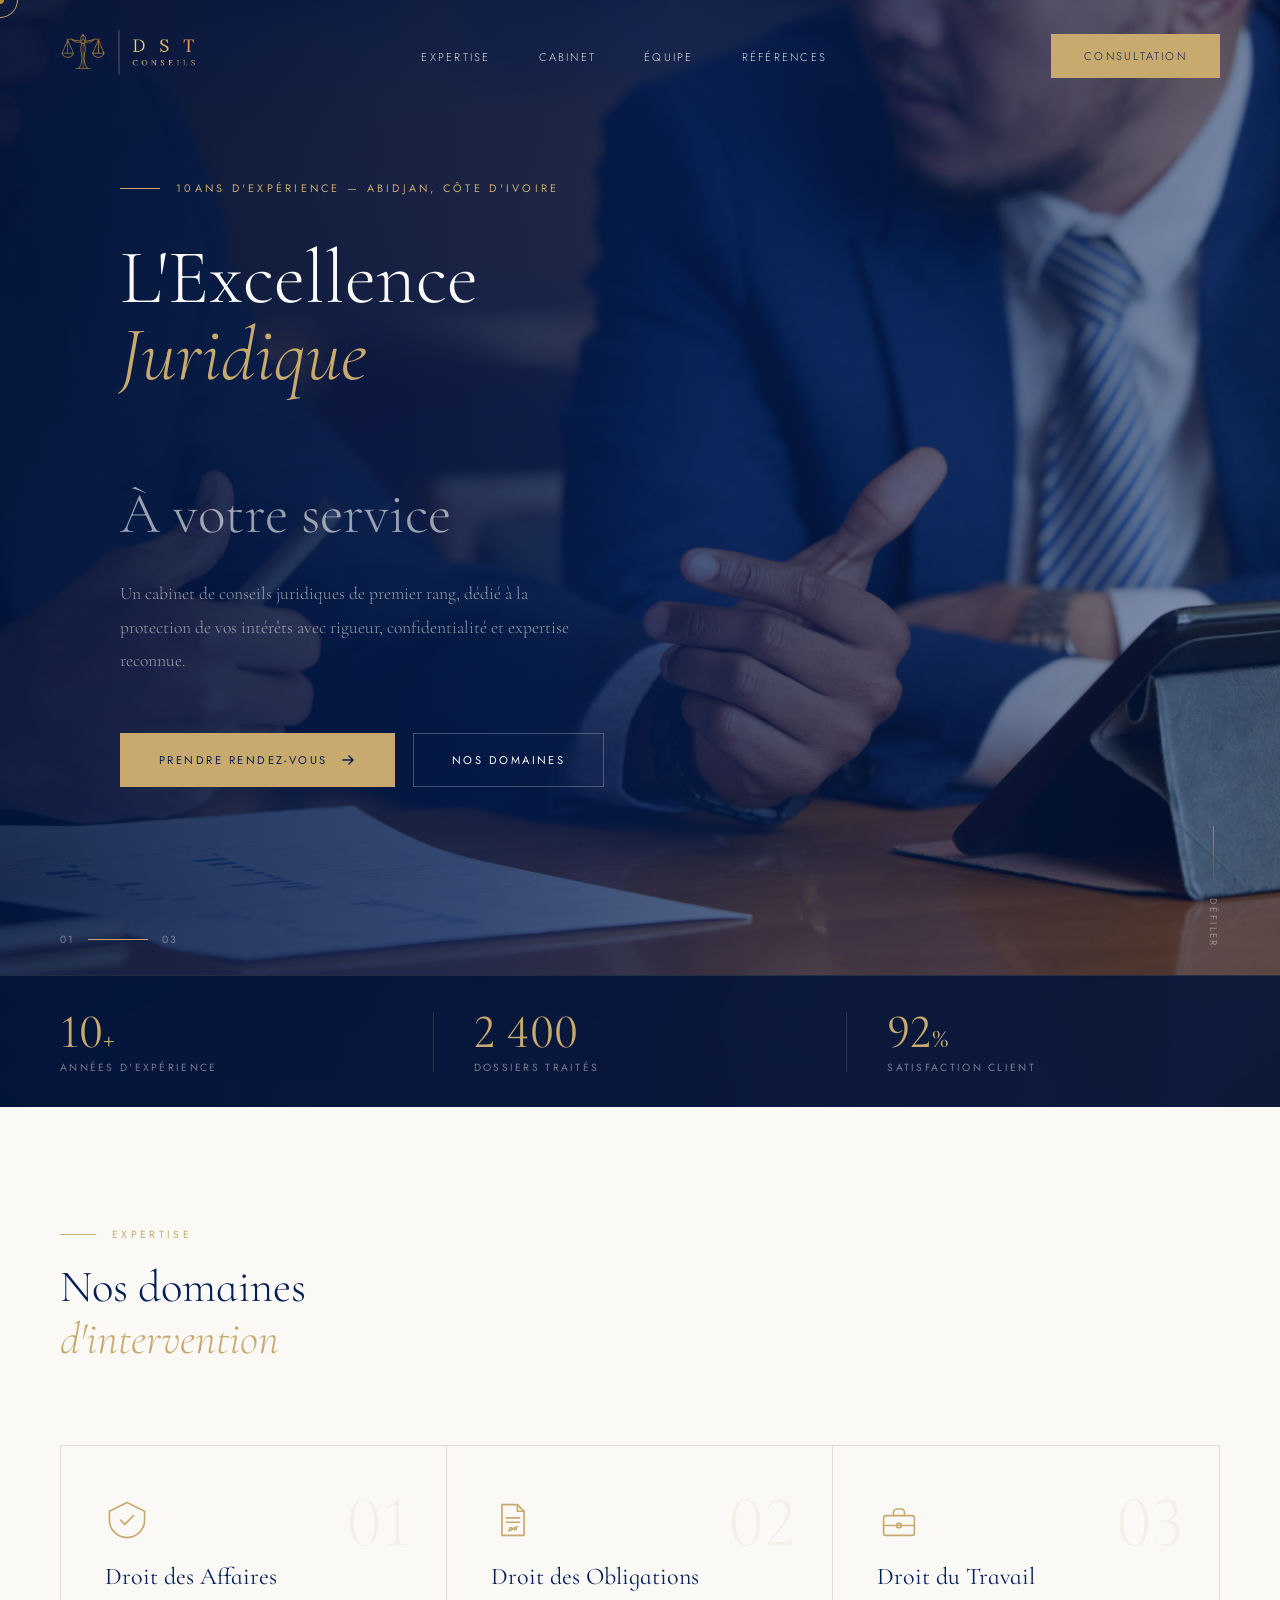
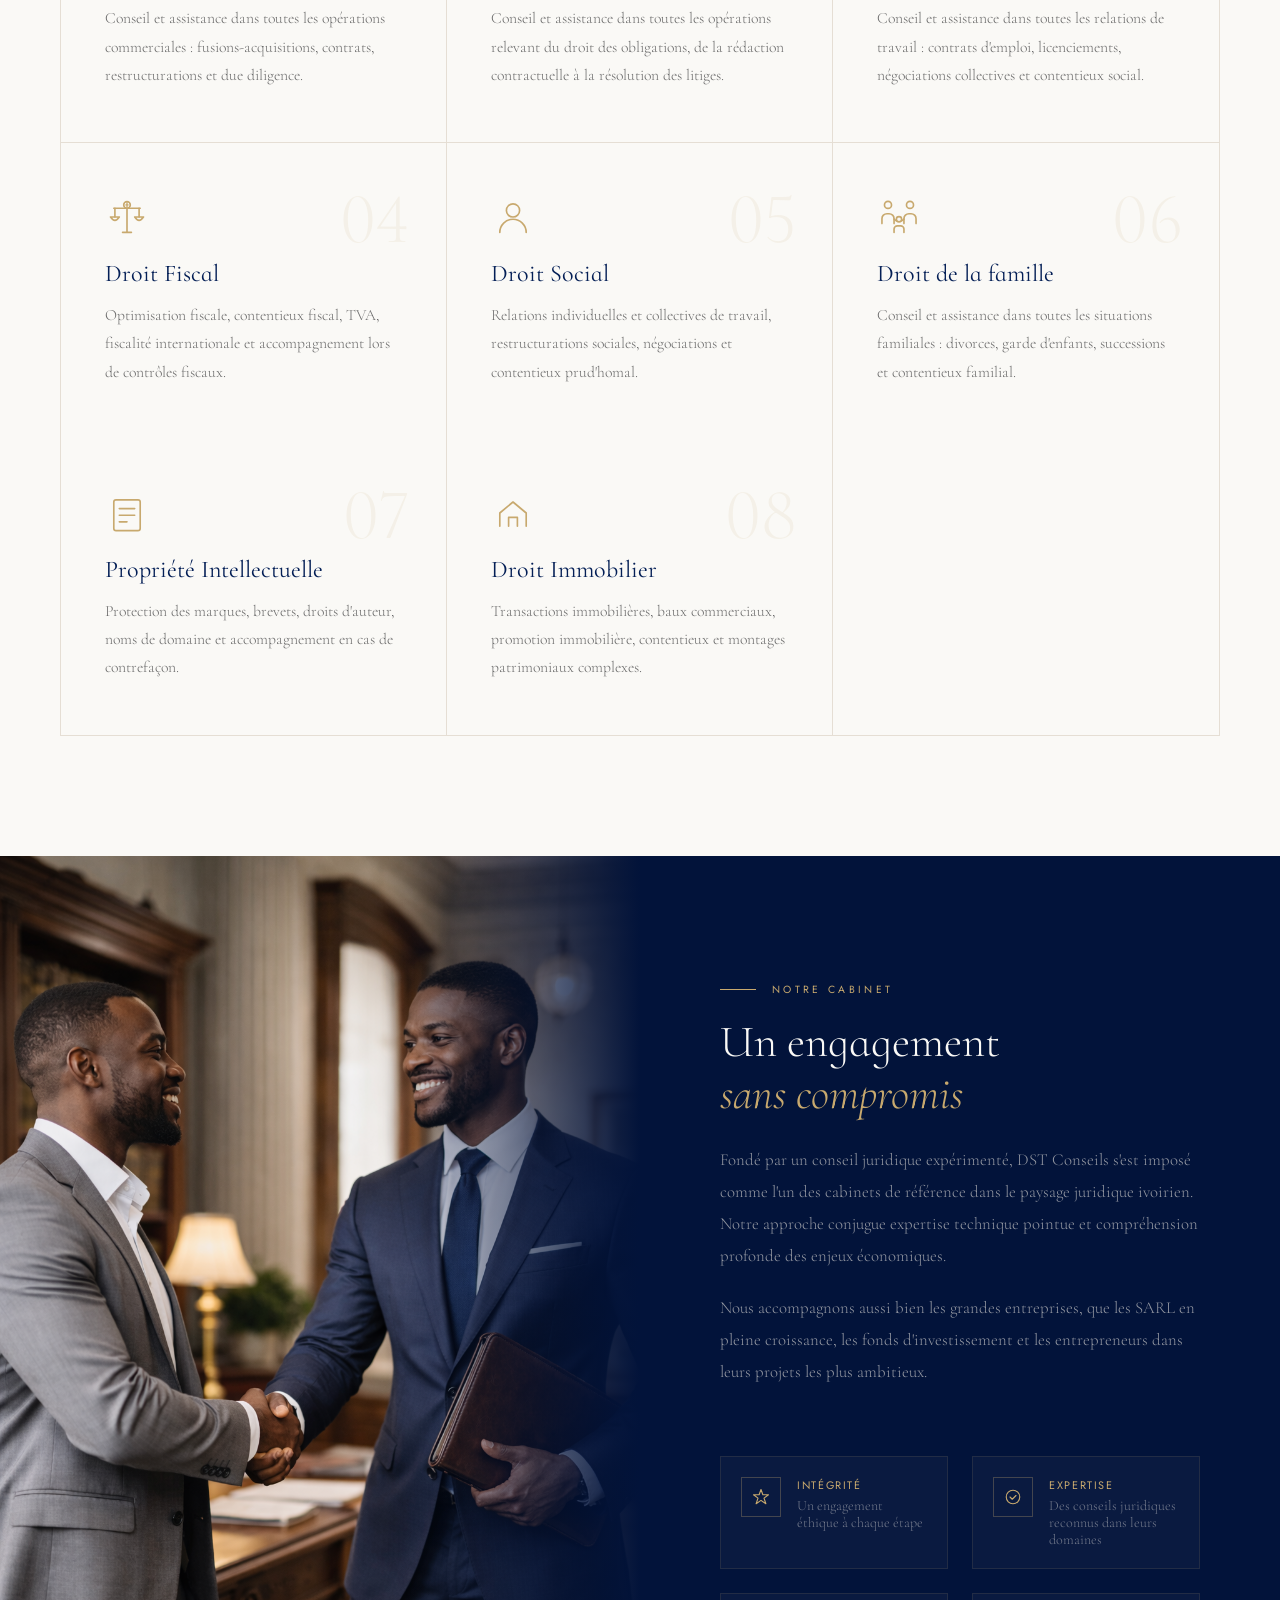
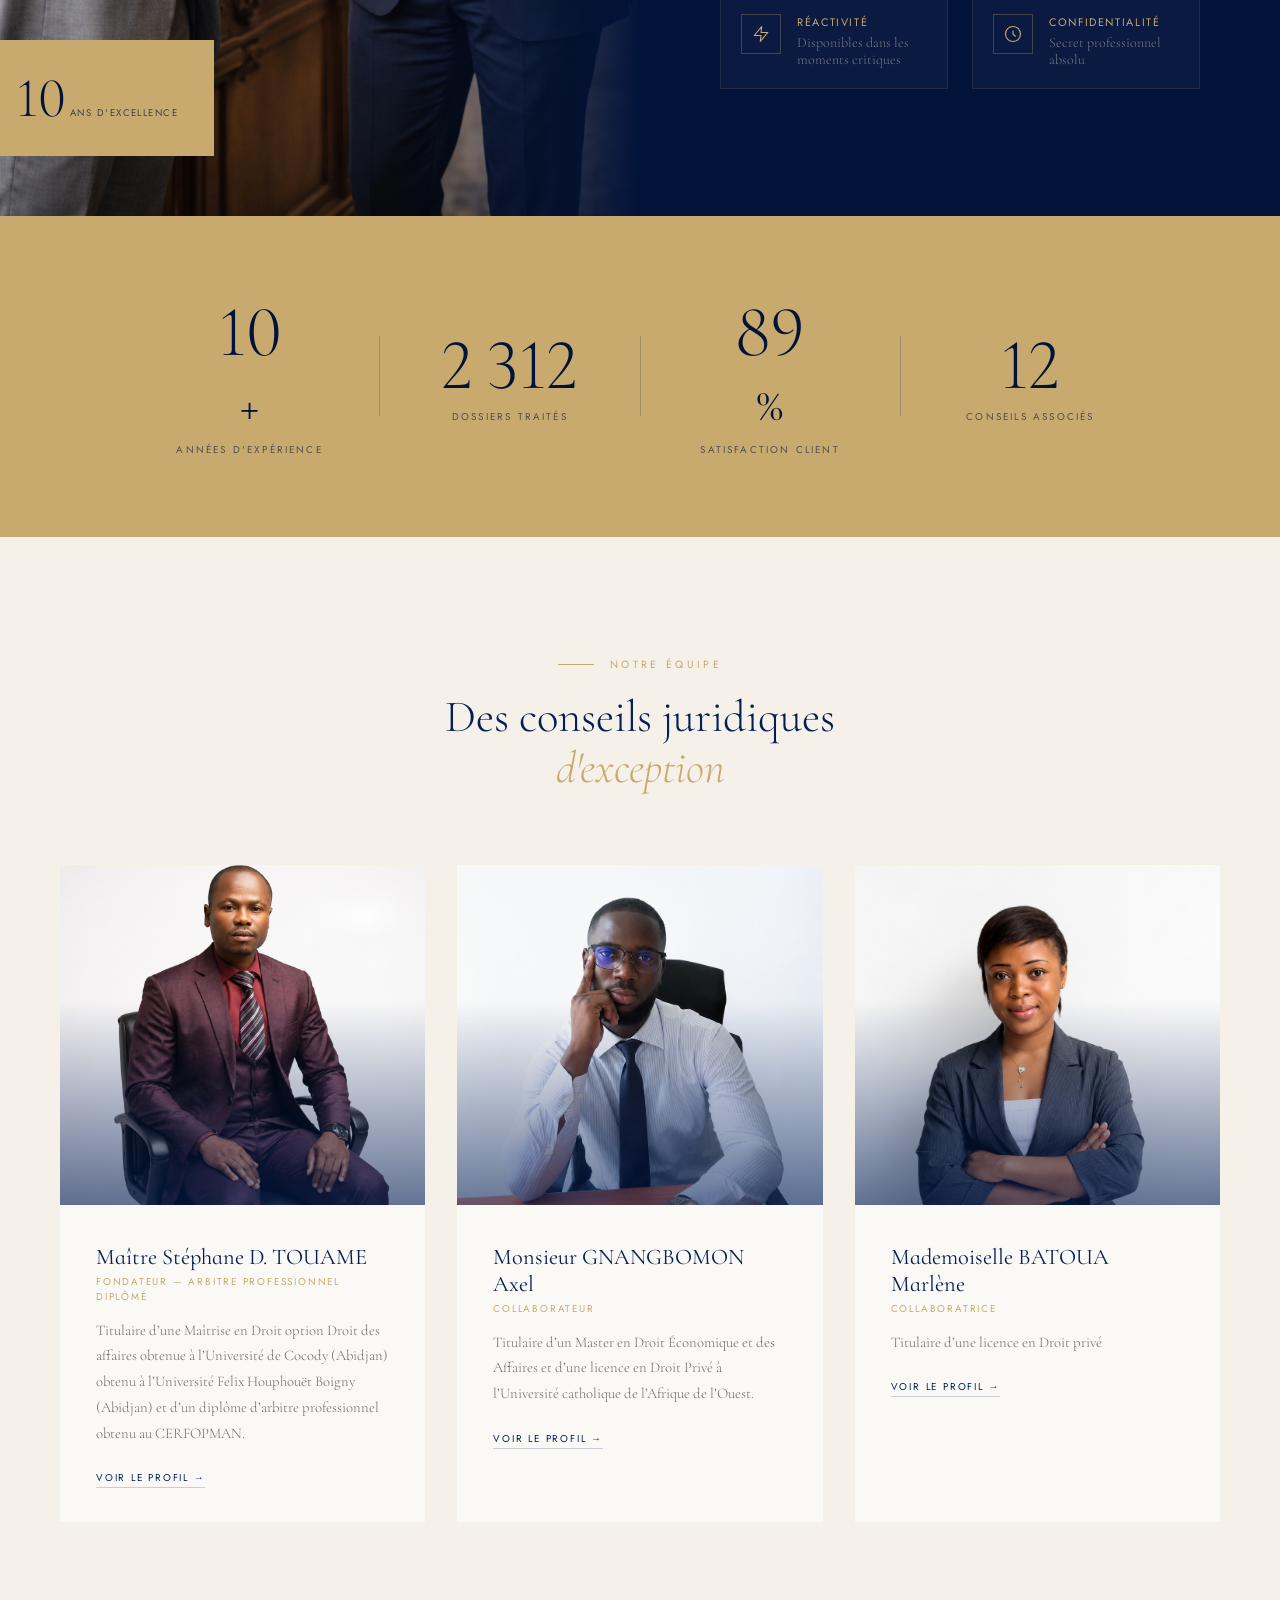
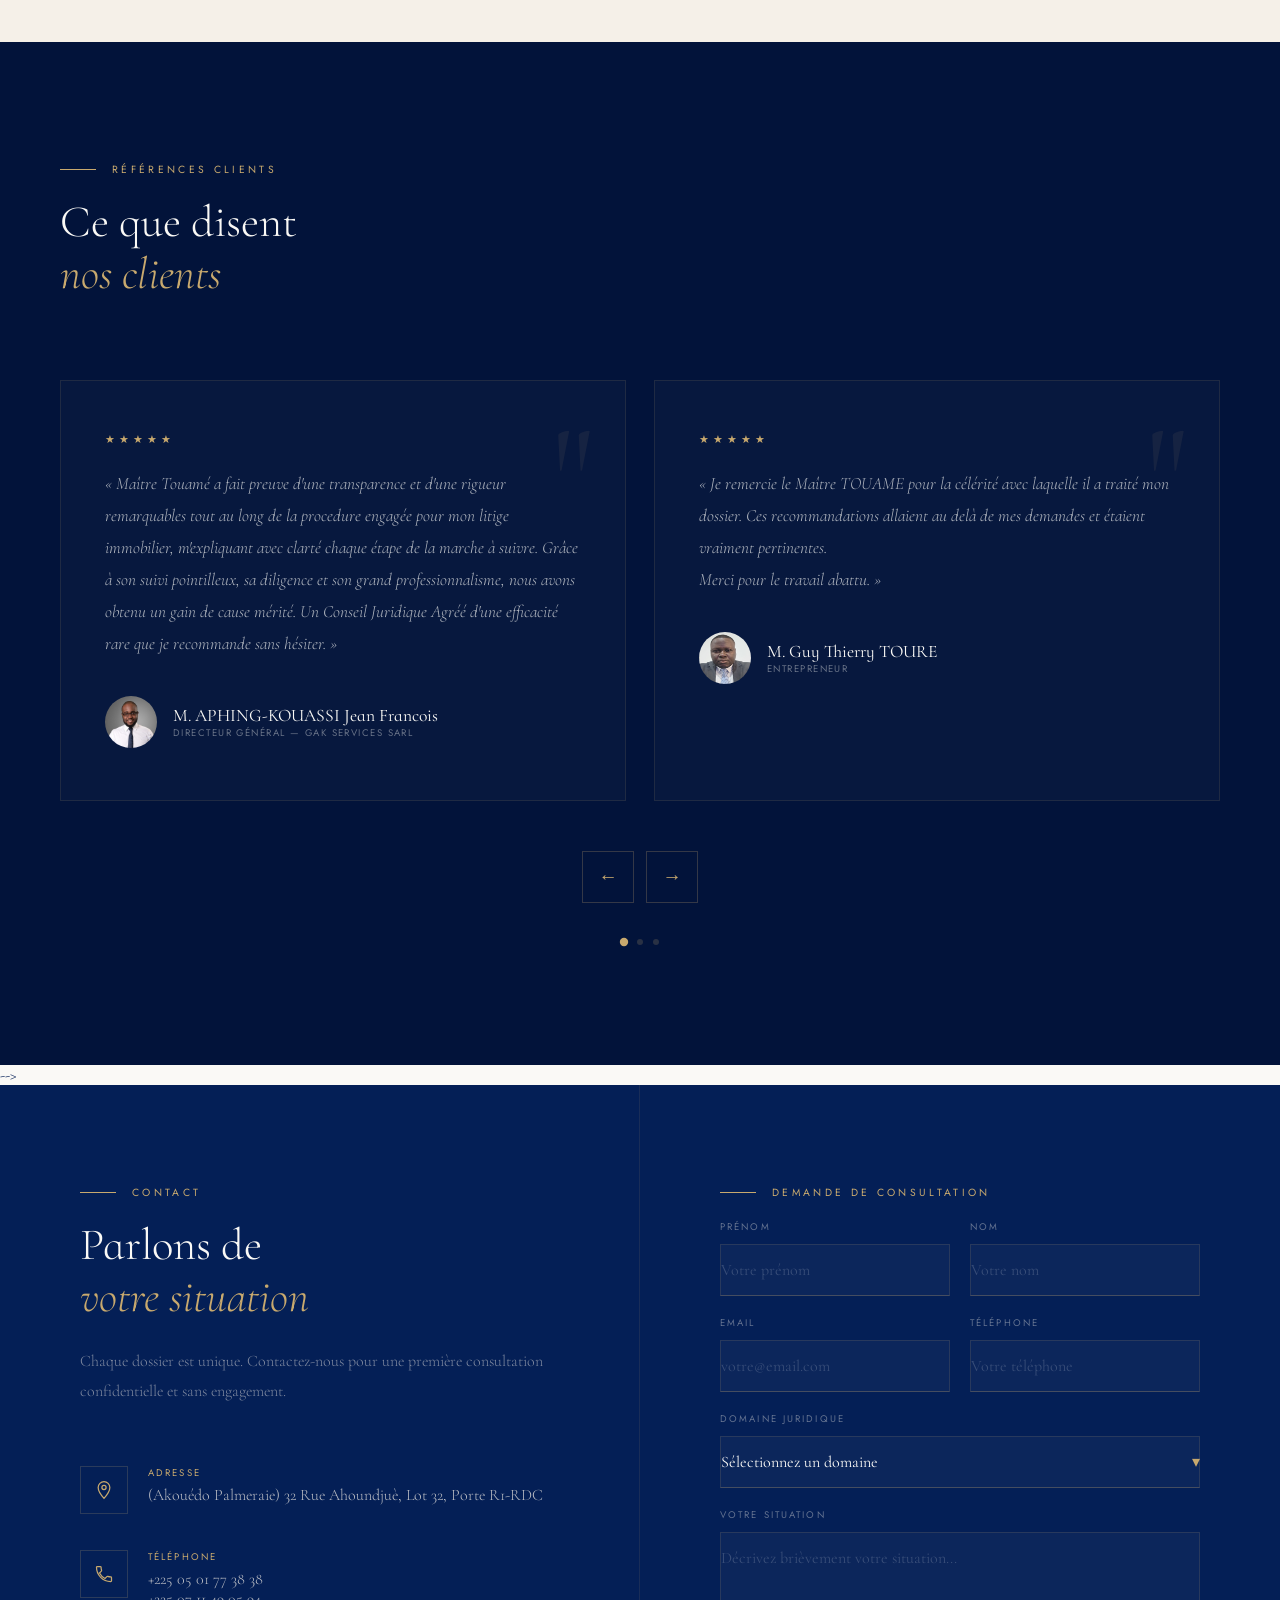
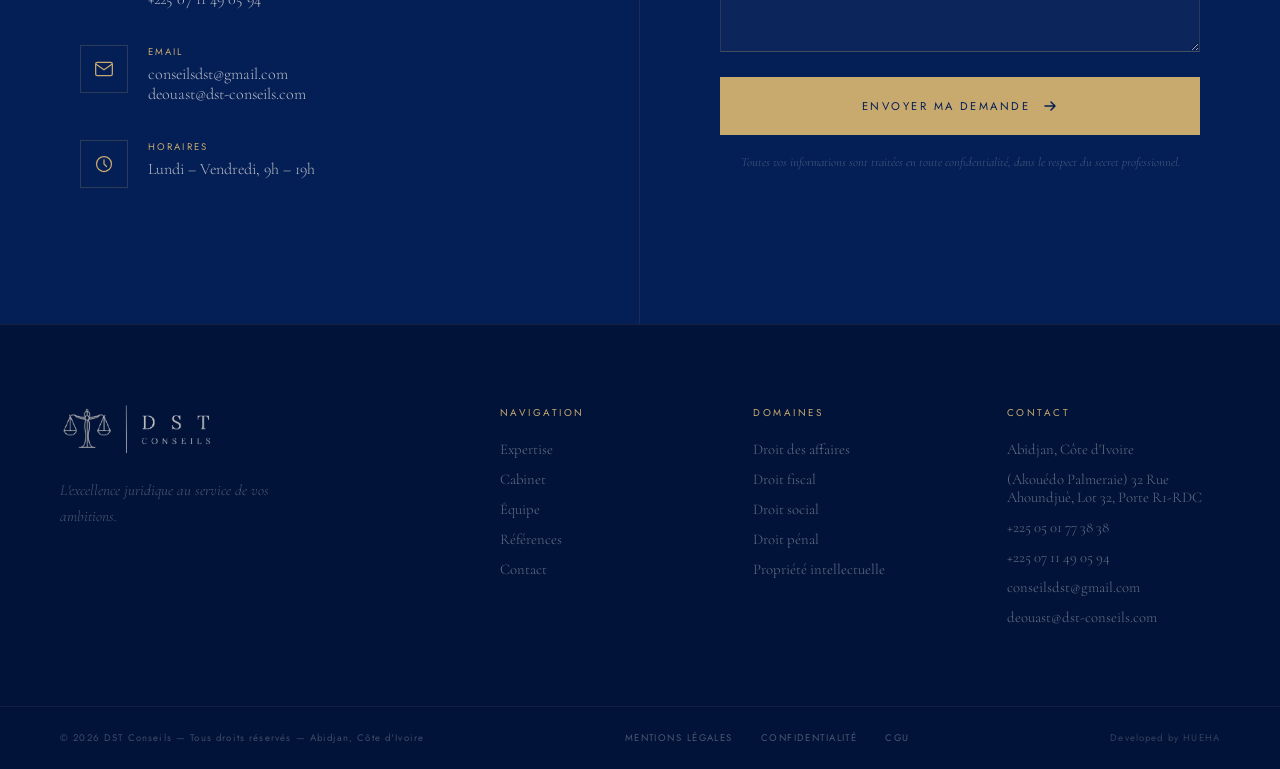
==== index.html @ e6765a12 "16 juillet 2026" ====
<!DOCTYPE html>
<html lang="fr">
<head>
<meta charset="UTF-8">
<meta name="viewport" content="width=device-width, initial-scale=1.0">
<title>DST Conseils — Cabinet de conseils juridiques</title>
<link rel="stylesheet" href="mod.css">
<link rel="shortcut icon" href="logobleu.png" type="image/x-icon">
<link href="https://fonts.googleapis.com/css2?family=Cormorant+Infant:ital,wght@0,300;0,400;0,600;1,300;1,400;1,600&family=Cormorant+Garamond:ital,wght@0,300;0,400;0,500;1,300;1,400&family=Jost:wght@200;300;400&display=swap" rel="stylesheet">

<meta name="description" content="DST Conseils, cabinet de conseils juridiques à Abidjan. 10 ans d'expérience en droit des affaires, droit du travail et droit fiscal. Prenez rendez-vous.">
<meta name="robots" content="index, follow">
<link rel="canonical" href="https://www.dstconseils.ci/">
 
<!-- Open Graph / réseaux sociaux -->
<meta property="og:type" content="website">
<meta property="og:title" content="DST Conseils — Cabinet de Conseils Juridiques à Abidjan">
<meta property="og:description" content="Cabinet de conseils juridiques à Abidjan, Côte d'Ivoire. Droit des affaires, droit du travail, droit fiscal, droit de la famille. 10 ans d'expérience à votre service.">
<meta property="og:image" content="https://www.dstconseils.ci/img/logo.png">
<meta property="og:url" content="https://www.dstconseils.ci/">
<meta property="og:locale" content="fr_CI">
<meta property="og:site_name" content="DST Conseils">
 
<!-- Twitter Card -->
<meta name="twitter:card" content="summary_large_image">
<meta name="twitter:title" content="DST Conseils — Cabinet de Conseils Juridiques à Abidjan">
<meta name="twitter:description" content="Cabinet de conseils juridiques à Abidjan, Côte d'Ivoire. 10 ans d'expérience à votre service.">
<meta name="twitter:image" content="https://www.dstconseils.ci/img/logo.png">
 
<link rel="stylesheet" href="mod.css">
<link rel="shortcut icon" href="logobleu.png" type="image/x-icon">
 
<!-- Préconnexion pour accélérer le chargement des polices -->
<link rel="preconnect" href="https://fonts.googleapis.com">
<link rel="preconnect" href="https://fonts.gstatic.com" crossorigin>
<link href="https://fonts.googleapis.com/css2?family=Cormorant+Infant:ital,wght@0,300;0,400;0,600;1,300;1,400;1,600&family=Cormorant+Garamond:ital,wght@0,300;0,400;0,500;1,300;1,400&family=Jost:wght@200;300;400&display=swap" rel="stylesheet">
 
<!-- Données structurées Schema.org : aide Google à afficher le cabinet
     comme entité locale (Knowledge Panel, Google Maps, résultats enrichis) -->
<script type="application/ld+json">
{
  "@context": "https://schema.org",
  "@type": "LegalService",
  "name": "DST Conseils",
  "image": "https://www.dstconseils.ci/img/logo.png",
  "url": "https://www.dstconseils.ci/",
  "description": "Cabinet de conseils juridiques à Abidjan, Côte d'Ivoire, spécialisé en droit des affaires, droit du travail, droit fiscal, droit social, droit de la famille et propriété intellectuelle.",
  "address": {
    "@type": "PostalAddress",
    "addressLocality": "Abidjan",
    "addressCountry": "CI"
  },
  "openingHoursSpecification": {
    "@type": "OpeningHoursSpecification",
    "dayOfWeek": ["Monday","Tuesday","Wednesday","Thursday","Friday"],
    "opens": "09:00",
    "closes": "19:00"
  },
  "priceRange": "$$",
  "areaServed": "Côte d'Ivoire"
}
</script>

</head>
<body>

<div class="cursor" id="cursor"></div>
<div class="cursor-ring" id="cursorRing"></div>

<!-- LOADING SCREEN -->
<div class="loader" id="loader">
  <div class="loader-inner">
    <img src="img/logo.png" alt="DST Conseils" class="loader-logo">
    <div class="loader-bar"><div class="loader-fill"></div></div>
  </div>
</div>

<!-- NAV -->
<nav id="navbar">
  <a href="index.html" class="logo">
    <img class="logo-default" src="img/logo.png" alt="DST Conseils">
    <img class="logo-scrolled" src="img/logobleublanc.png" alt="DST Conseils">
  </a>
  <ul class="nav-links">
    <li><a href="#domaines">Expertise</a></li>
    <li><a href="#about">Cabinet</a></li>
    <li><a href="squad.html">Équipe</a></li>
    <li><a href="#temoignages">Références</a></li>
  </ul>
  <a href="#contact" class="nav-cta">Consultation</a>
  <button class="hamburger" id="hamburger" aria-label="Menu">
    <span></span><span></span><span></span>
  </button>
</nav>

<!-- MOBILE MENU -->
<div class="mobile-menu" id="mobileMenu" style="display:none">
  <div class="mobile-menu-header">
    <img src="img/logoblanc.png" alt="DST Conseils" class="mobile-logo">
    <button class="mobile-menu-close" id="mobileClose" aria-label="Fermer">&#x2715;</button>
  </div>
  <nav class="mobile-nav">
    <ul>
      <li><a href="#domaines" class="mobile-link"><span class="mobile-num">01</span>Expertise</a></li>
      <li><a href="#about" class="mobile-link"><span class="mobile-num">02</span>Cabinet</a></li>
      <li><a href="squad.html" class="mobile-link"><span class="mobile-num">03</span>Équipe</a></li>
      <li><a href="#temoignages" class="mobile-link"><span class="mobile-num">04</span>Références</a></li>
    </ul>
    <a href="#contact" class="mobile-cta">Demander une consultation</a>
  </nav>
  <div class="mobile-footer-info">
    <span>+225 05 01 77 38 38 <br> +225 07 11 49 05 94</span>
    <span>conseilsdst@gmail.com</span>
  </div>
</div>
<div class="mobile-overlay" id="mobileOverlay" style="display:none"></div>

<!-- HERO -->
<section id="hero">
  <div class="hero-bg">
    <div class="hero-slide active" style="background-image: url(img/imagehero.jpg)"></div>
    <div class="hero-slide" style="background-image: url(img/imagehero1.jpg)"></div>
    <div class="hero-slide" style="background-image: url(img/imagehero2.png)"></div>
    <div class="hero-overlay"></div>
  </div>

  <div class="hero-content">
    <div class="hero-tag reveal-hero">
      <span class="tag-line"></span>
      <span>10ans d'Expérience — Abidjan, Côte d'Ivoire </span>
    </div>
    <h1 class="hero-title reveal-hero" style="--d:0.2s">
      L'Excellence<br>
      <em>Juridique</em><br>
      <span class="hero-subtitle-word">À votre service</span>
    </h1>
    <p class="hero-desc reveal-hero" style="--d:0.5s">
      Un cabinet de conseils juridiques de premier rang, dédié à la protection de vos intérêts avec rigueur, confidentialité et expertise reconnue.
    </p>
    <div class="hero-btns reveal-hero" style="--d:0.7s">
      <a href="#contact" class="btn-primary">
        <span>Prendre rendez-vous</span>
        <svg width="16" height="16" viewBox="0 0 16 16" fill="none"><path d="M3 8h10M9 4l4 4-4 4" stroke="currentColor" stroke-width="1.5" stroke-linecap="round" stroke-linejoin="round"/></svg>
      </a>
      <a href="#domaines" class="btn-secondary">Nos domaines</a>
    </div>
  </div>

  <div class="hero-stats reveal-hero" style="--d:0.9s">
    <div class="hero-stat">
      <div class="stat-num">10<span>+</span></div>
      <div class="stat-label">Années d'expérience</div>
    </div>
    <div class="stat-divider"></div>
    <div class="hero-stat">
      <div class="stat-num">2 400</div>
      <div class="stat-label">Dossiers traités</div>
    </div>
    <div class="stat-divider"></div>
    <div class="hero-stat">
      <div class="stat-num">92<span>%</span></div>
      <div class="stat-label">Satisfaction client</div>
    </div>
  </div>

  <div class="hero-scroll">
    <div class="scroll-line"></div>
    <span>Défiler</span>
  </div>

  <div class="hero-slide-counter">
    <span id="slideCurrentNum">01</span>
    <div class="counter-bar"><div class="counter-fill" id="counterFill"></div></div>
    <span id="slideTotalNum">02</span>
  </div>
</section>

<!-- DOMAINES -->
<section id="domaines">
  <div class="section-header reveal">
    <p class="section-label">Expertise</p>
    <h2 class="section-title">Nos domaines<br><em>d'intervention</em></h2>
  </div>
  <div class="domaines-grid">
    <div class="domaine-card reveal">
      <div class="domaine-num">01</div>
      <div class="domaine-icon">
        <svg viewBox="0 0 40 40" fill="none" xmlns="http://www.w3.org/2000/svg">
          <path d="M20 4L36 12V20C36 28.837 28.837 36 20 36C11.163 36 4 28.837 4 20V12L20 4Z" stroke="currentColor" stroke-width="1.5"/>
          <path d="M14 20L18 24L26 16" stroke="currentColor" stroke-width="1.5" stroke-linecap="round" stroke-linejoin="round"/>
        </svg>
      </div>
      <h3 class="domaine-title">Droit des Affaires</h3>
      <p class="domaine-desc">Conseil et assistance dans toutes les opérations commerciales : fusions-acquisitions, contrats, restructurations et due diligence.</p>
      
    </div>
    <div class="domaine-card reveal">
      <div class="domaine-num">02</div>
      <div class="domaine-icon">
        <svg viewBox="0 0 40 40" fill="none" xmlns="http://www.w3.org/2000/svg">
  <!-- Document / titre -->
  <path d="M10 6H24L30 12V34H10V6Z" stroke="currentColor" stroke-width="1.5" stroke-linecap="round" stroke-linejoin="round"/>
  <!-- Coin replié -->
  <path d="M24 6L24 12H30" stroke="currentColor" stroke-width="1.5" stroke-linecap="round" stroke-linejoin="round"/>
  <!-- Lignes de texte -->
  <line x1="14" y1="18" x2="26" y2="18" stroke="currentColor" stroke-width="1.5" stroke-linecap="round"/>
  <line x1="14" y1="22" x2="26" y2="22" stroke="currentColor" stroke-width="1.5" stroke-linecap="round"/>
  <!-- Symbole % -->
  <circle cx="18" cy="28" r="1.2" stroke="currentColor" stroke-width="1.3"/>
  <circle cx="22" cy="28" r="1.2" stroke="currentColor" stroke-width="1.3"/>
  <line x1="16" y1="30" x2="24" y2="26" stroke="currentColor" stroke-width="1.3" stroke-linecap="round"/>
</svg>
      </div>
      <h3 class="domaine-title">Droit des Obligations</h3>
      <p class="domaine-desc">Conseil et assistance dans toutes les opérations relevant du droit des obligations, de la rédaction contractuelle à la résolution des litiges.</p>
      
    </div>
    <div class="domaine-card reveal">
      <div class="domaine-num">03</div>
      <div class="domaine-icon">
        <svg viewBox="0 0 40 40" fill="none" xmlns="http://www.w3.org/2000/svg">
  <!-- Corps de la mallette -->
  <rect x="6" y="16" width="28" height="18" rx="2" stroke="currentColor" stroke-width="1.5" stroke-linecap="round" stroke-linejoin="round"/>
  <!-- Poignée -->
  <path d="M15 16V13C15 11.343 16.343 10 18 10H22C23.657 10 25 11.343 25 13V16" stroke="currentColor" stroke-width="1.5" stroke-linecap="round" stroke-linejoin="round"/>
  <!-- Ligne centrale horizontale -->
  <line x1="6" y1="25" x2="34" y2="25" stroke="currentColor" stroke-width="1.5" stroke-linecap="round"/>
  <!-- Fermoir central -->
  <rect x="18" y="23" width="4" height="4" rx="1" stroke="currentColor" stroke-width="1.5"/>
</svg>
      </div>
      <h3 class="domaine-title">Droit du Travail</h3>
      <p class="domaine-desc">Conseil et assistance dans toutes les relations de travail : contrats d'emploi, licenciements, négociations collectives et contentieux social.</p>
      
    </div>
    <div class="domaine-card reveal">
      <div class="domaine-num">04</div>
      <div class="domaine-icon">
        <svg viewBox="0 0 40 40" fill="none" xmlns="http://www.w3.org/2000/svg">
  <!-- Fût et socle -->
  <path d="M16 34H24M20 34V12M8 12H32" stroke="currentColor" stroke-width="1.5" stroke-linecap="round" stroke-linejoin="round"/>
  <!-- Chaînes des plateaux -->
  <path d="M9 12V20M31 12V20" stroke="currentColor" stroke-width="1.5" stroke-linecap="round" stroke-linejoin="round"/>
  <!-- Plateau gauche -->
  <path d="M5 20H13M5 20Q9 26 13 20" stroke="currentColor" stroke-width="1.5" stroke-linecap="round" stroke-linejoin="round"/>
  <!-- Plateau droit -->
  <path d="M27 20H35M27 20Q31 26 35 20" stroke="currentColor" stroke-width="1.5" stroke-linecap="round" stroke-linejoin="round"/>
  <!-- Pièce / symbole fiscal au centre du fléau -->
  <circle cx="20" cy="9" r="3" stroke="currentColor" stroke-width="1.5"/>
  <path d="M19 9H21M20 7V11" stroke="currentColor" stroke-width="1.2" stroke-linecap="round"/>
</svg>
      </div>
      <h3 class="domaine-title">Droit Fiscal</h3>
      <p class="domaine-desc">Optimisation fiscale, contentieux fiscal, TVA, fiscalité internationale et accompagnement lors de contrôles fiscaux.</p>
      
    </div>
    <div class="domaine-card reveal">
      <div class="domaine-num">05</div>
      <div class="domaine-icon">
        <svg viewBox="0 0 40 40" fill="none" xmlns="http://www.w3.org/2000/svg">
          <path d="M20 8C16.686 8 14 10.686 14 14C14 17.314 16.686 20 20 20C23.314 20 26 17.314 26 14C26 10.686 23.314 8 20 8Z" stroke="currentColor" stroke-width="1.5"/>
          <path d="M8 34C8 27.373 13.373 22 20 22C26.627 22 32 27.373 32 34" stroke="currentColor" stroke-width="1.5" stroke-linecap="round"/>
        </svg>
      </div>
      <h3 class="domaine-title">Droit Social</h3>
      <p class="domaine-desc">Relations individuelles et collectives de travail, restructurations sociales, négociations et contentieux prud'homal.</p>
      
    </div>
    <div class="domaine-card reveal">
      <div class="domaine-num">06</div>
      <div class="domaine-icon">
        <svg viewBox="0 0 40 40" fill="none" xmlns="http://www.w3.org/2000/svg">
  <!-- Adulte gauche -->
  <circle cx="10" cy="9" r="3.2" stroke="currentColor" stroke-width="1.5"/>
  <path d="M4.5 26V21.5C4.5 19.015 6.515 17 9 17H11C13.485 17 15.5 19.015 15.5 21.5V26"
    stroke="currentColor" stroke-width="1.5" stroke-linecap="round" stroke-linejoin="round"/>

  <!-- Adulte droit -->
  <circle cx="30" cy="9" r="3.2" stroke="currentColor" stroke-width="1.5"/>
  <path d="M24.5 26V21.5C24.5 19.015 26.515 17 29 17H31C33.485 17 35.5 19.015 35.5 21.5V26"
    stroke="currentColor" stroke-width="1.5" stroke-linecap="round" stroke-linejoin="round"/>

  <!-- Enfant centré -->
  <circle cx="20" cy="22" r="2.4" stroke="currentColor" stroke-width="1.5"/>
  <path d="M15.5 34V31C15.5 29.343 16.843 28 18.5 28H21.5C23.157 28 24.5 29.343 24.5 31V34"
    stroke="currentColor" stroke-width="1.5" stroke-linecap="round" stroke-linejoin="round"/>

  <!-- Mains reliées -->
  <line x1="15.5" y1="22" x2="17.6" y2="23.5" stroke="currentColor" stroke-width="1.5" stroke-linecap="round"/>
  <line x1="24.5" y1="22" x2="22.4" y2="23.5" stroke="currentColor" stroke-width="1.5" stroke-linecap="round"/>
</svg>
      </div>
      <h3 class="domaine-title">Droit de la famille</h3>
      <p class="domaine-desc">Conseil et assistance dans toutes les situations familiales : divorces, garde d'enfants, successions et contentieux familial.</p>
      
    </div>
    <div class="domaine-card reveal">
      <div class="domaine-num">07</div>
      <div class="domaine-icon">
        <svg viewBox="0 0 40 40" fill="none" xmlns="http://www.w3.org/2000/svg">
          <rect x="8" y="8" width="24" height="28" rx="2" stroke="currentColor" stroke-width="1.5"/>
          <path d="M13 16H27M13 22H27M13 28H20" stroke="currentColor" stroke-width="1.5" stroke-linecap="round"/>
        </svg>
      </div>
      <h3 class="domaine-title">Propriété Intellectuelle</h3>
      <p class="domaine-desc">Protection des marques, brevets, droits d'auteur, noms de domaine et accompagnement en cas de contrefaçon.</p>
      
    </div>
    <div class="domaine-card reveal">
      <div class="domaine-num">08</div>
      <div class="domaine-icon">
        <svg viewBox="0 0 40 40" fill="none" xmlns="http://www.w3.org/2000/svg">
          <path d="M8 32V20L20 10L32 20V32" stroke="currentColor" stroke-width="1.5" stroke-linecap="round" stroke-linejoin="round"/>
          <path d="M16 32V24H24V32" stroke="currentColor" stroke-width="1.5" stroke-linecap="round" stroke-linejoin="round"/>
        </svg>
      </div>
      <h3 class="domaine-title">Droit Immobilier</h3>
      <p class="domaine-desc">Transactions immobilières, baux commerciaux, promotion immobilière, contentieux et montages patrimoniaux complexes.</p>
      
    </div>
  </div>
</section>

<!-- ABOUT -->
<section id="about">
  <div class="about-image">
  <img src="img/notrecabinet.png" alt="Cabinet DST Conseils" class="about-img">
  <div class="about-img-overlay"></div>
  <div class="about-badge reveal">
    <span class="badge-num">10</span>
    <span class="badge-txt">ans d'excellence</span>
  </div>
</div>  
  <div class="about-content">
    <p class="section-label">Notre cabinet</p>
    <h2 class="section-title reveal">Un engagement<br><em>sans compromis</em></h2>
    <p class="about-text reveal">
      Fondé par un conseil juridique expérimenté, DST Conseils s'est imposé comme l'un des cabinets de référence dans le paysage juridique ivoirien. Notre approche conjugue expertise technique pointue et compréhension profonde des enjeux économiques.
    </p>
    <p class="about-text reveal">
      Nous accompagnons aussi bien les grandes entreprises, que les SARL en pleine croissance, les fonds d'investissement et les entrepreneurs dans leurs projets les plus ambitieux.
    </p>
    <div class="about-values reveal">
      <div class="value-item">
        <div class="value-icon">
          <svg viewBox="0 0 24 24" fill="none" width="18" height="18"><path d="M12 2L14.5 9H22L16 13.5L18.5 21L12 16.5L5.5 21L8 13.5L2 9H9.5L12 2Z" stroke="currentColor" stroke-width="1.5" stroke-linejoin="round"/></svg>
        </div>
        <div>
          <div class="value-label">Intégrité</div>
          <div class="value-desc">Un engagement éthique à chaque étape</div>
        </div>
      </div>
      <div class="value-item">
        <div class="value-icon">
          <svg viewBox="0 0 24 24" fill="none" width="18" height="18"><circle cx="12" cy="12" r="9" stroke="currentColor" stroke-width="1.5"/><path d="M8 12l3 3 5-5" stroke="currentColor" stroke-width="1.5" stroke-linecap="round" stroke-linejoin="round"/></svg>
        </div>
        <div>
          <div class="value-label">Expertise</div>
          <div class="value-desc">Des conseils juridiques reconnus dans leurs domaines</div>
        </div>
      </div>
      <div class="value-item">
        <div class="value-icon">
          <svg viewBox="0 0 24 24" fill="none" width="18" height="18"><path d="M13 2L3 14h9l-1 8 10-12h-9l1-8z" stroke="currentColor" stroke-width="1.5" stroke-linejoin="round"/></svg>
        </div>
        <div>
          <div class="value-label">Réactivité</div>
          <div class="value-desc">Disponibles dans les moments critiques</div>
        </div>
      </div>
      <div class="value-item">
        <div class="value-icon">
          <svg viewBox="0 0 24 24" fill="none" width="18" height="18"><path d="M12 2C6.477 2 2 6.477 2 12s4.477 10 10 10 10-4.477 10-10S17.523 2 12 2z" stroke="currentColor" stroke-width="1.5"/><path d="M12 8v4l3 3" stroke="currentColor" stroke-width="1.5" stroke-linecap="round"/></svg>
        </div>
        <div>
          <div class="value-label">Confidentialité</div>
          <div class="value-desc">Secret professionnel absolu</div>
        </div>
      </div>
    </div>
  </div>
</section>

<!-- CHIFFRES CLÉ (nouvelle section) -->
<section id="chiffres">
  <div class="chiffres-inner">
    <div class="chiffre-item reveal">
      <div class="chiffre-num" data-target="10">0</div>
      <div class="chiffre-suffix">+</div>
      <div class="chiffre-label">Années d'expérience</div>
    </div>
    <div class="chiffre-sep"></div>
    <div class="chiffre-item reveal">
      <div class="chiffre-num" data-target="2400">0</div>
      <div class="chiffre-label">Dossiers traités</div>
    </div>
    <div class="chiffre-sep"></div>
    <div class="chiffre-item reveal">
      <div class="chiffre-num" data-target="92">0</div>
      <div class="chiffre-suffix">%</div>
      <div class="chiffre-label">Satisfaction client</div>
    </div>
    <div class="chiffre-sep"></div>
    <div class="chiffre-item reveal">
      <div class="chiffre-num" data-target="12">0</div>
      <div class="chiffre-label">conseils associés</div>
    </div>
  </div>
</section>

<!-- ÉQUIPE -->
<section id="equipe">
  <div class="section-header reveal" style="text-align:center; margin-bottom: 70px;">
    <p class="section-label" style="justify-content:center;">Notre équipe</p>
    <h2 class="section-title" style="text-align:center;">Des conseils juridiques<br><em>d'exception</em></h2>
  </div>
  <div class="equipe-grid">
    <div class="avocat-card reveal">
      <div class="avocat-photo" style="background-image: url(imagehero.jpg); background-size:cover; background-position: center 10%;">
        <div class="avocat-photo-overlay"></div>
        <img src="img/Maître touame.jpg" alt="maître TOUAME">
      </div>
      <div class="avocat-bar"></div>
      <div class="avocat-info">
        <div class="avocat-name">Maître Stéphane D. TOUAME</div>
        <div class="avocat-role">Fondateur — Arbitre Professionnel diplômé</div>
        <p class="avocat-desc">Titulaire d’une Maîtrise en Droit option Droit des affaires obtenue à l’Université de Cocody (Abidjan) obtenu à l’Université Felix Houphouët Boigny (Abidjan) et d’un diplôme d’arbitre professionnel obtenu au CERFOPMAN.</p>
        <a href="squad.html#touame" class="avocat-link">Voir le profil →</a>
      </div>
    </div>
    <div class="avocat-card reveal">
      <div class="avocat-photo" style="background-image: url(imagehero.jpg); background-size:cover; background-position: center 10%;">
        <div class="avocat-photo-overlay"></div>
        <img src="img/ax.png" alt="maître GNANGBOMON">
      </div>
      <div class="avocat-bar"></div>
      <div class="avocat-info">
        <div class="avocat-name">Monsieur GNANGBOMON Axel</div>
        <div class="avocat-role">Collaborateur</div>
        <p class="avocat-desc">Titulaire d’un Master en Droit Économique et des Affaires et d’une licence en Droit Privé à l’Université catholique de l’Afrique de l’Ouest.</p>
        <a href="squad.html#gnangbomon" class="avocat-link">Voir le profil →</a>
      </div>
    </div>
    <div class="avocat-card reveal">
      <div class="avocat-photo" style="background-image: url(imagehero.jpg); background-size:cover; background-position: center 10%;">
        <div class="avocat-photo-overlay"></div>
        <img src="img/mar.png" alt="Mlle BATOUA Marlène">
      </div>
      <div class="avocat-bar"></div>
      <div class="avocat-info">
        <div class="avocat-name">Mademoiselle BATOUA Marlène</div>
        <div class="avocat-role">Collaboratrice</div>
        <p class="avocat-desc">Titulaire d’une licence en Droit privé</p>
        <a href="squad.html#batoua" class="avocat-link">Voir le profil →</a>
      </div>
    </div>
  </div>
</section>

<!-- TÉMOIGNAGES -->
<section id="temoignages">
  <div class="temoignages-bg">
    <div class="section-header reveal" style="margin-bottom: 70px;">
      <p class="section-label" style="color:var(--or);">Références clients</p>
      <h2 class="section-title" style="color:var(--blanc);">Ce que disent<br><em>nos clients</em></h2>
    </div>

    <div class="slider-container reveal">
      <div class="temoignages-track" id="track">
        <div class="temoignage">
          <div class="stars">★★★★★</div>
          <p class="temoignage-text">« Maître Touamé a fait preuve d'une transparence et d'une rigueur remarquables tout au long de la procedure engagée pour mon litige immobilier, m'expliquant avec clarté chaque étape de la marche à suivre. Grâce à son suivi pointilleux, sa diligence et son grand professionnalisme, nous avons obtenu un gain de cause mérité. Un Conseil Juridique Agréé d'une efficacité rare que je recommande sans hésiter. »</p>
          <div class="temoignage-author">
            <img class="author-avatar" src="img/gak.jpeg" alt="AK">
            <div>
              <div class="author-name">M. APHING-KOUASSI Jean Francois</div>
              <div class="author-title">Directeur Général — GAK SERVICES Sarl</div>
            </div>
          </div>
        </div>
        <div class="temoignage">
          <div class="stars">★★★★★</div>
          <p class="temoignage-text">« Je remercie le Maître TOUAME pour la célérité avec laquelle il a traité mon dossier. Ces recommandations allaient au delà de mes demandes et étaient vraiment pertinentes.<br>Merci pour le travail abattu.  »</p>
          <div class="temoignage-author">
            <img class="author-avatar" src="img/ent.jpg">
            <div>
              <div class="author-name">M. Guy Thierry TOURE</div>
              <div class="author-title">Entrepreneur</div>
            </div>
          </div>
        </div>
        <div class="temoignage">
          <div class="stars">★★★★★</div>
          <p class="temoignage-text">« La qualité de l'accompagnement fiscal dans nos opérations d'optimisation m'a impressionné. Des conseils toujours pertinents, délivrés avec une grande pédagogie. »</p>
          <div class="temoignage-author">
            <div class="author-avatar">TR</div>
            <div>
              <div class="author-name">Thomas Renard</div>
              <div class="author-title">Entrepreneur &amp; Investisseur</div>
            </div>
          </div>
        </div>
      </div>

      <div class="slider-nav">
        <button class="nav-arrow prev" id="prevBtn">←</button>
        <button class="nav-arrow next" id="nextBtn">→</button>
      </div>
    </div>

    <div class="slider-dots" id="dotsContainer"></div>
  </div>
</section>


<!-- ══════════════════════════════════════════════════════════════
     SECTION PARTENAIRES — Coller dans index.html avant le <footer>
     ══════════════════════════════════════════════════════════════ -->
<!--
<section id="partenaires">
  <div class="partenaires-inner">

    
    <div class="partenaires-header reveal">
      <span class="section-tag">Ils nous font confiance</span>
      <h2 class="section-title partenaires-title">Nos <em>Partenaires</em></h2>
    </div>

   
    <div class="sponsors-belt" aria-label="Carrousel des partenaires">

      <div class="sponsors-fade sponsors-fade--left" aria-hidden="true"></div>

      
      <div class="sponsors-track" id="sponsorsTrack">

        
        <a href="https://example.com" class="sponsor-item" aria-label="Partenaire 1" target="_blank" rel="noopener noreferrer">
          <img src="https://placehold.co/180x64/ffffff/041f56?text=PARTENAIRE+1&font=playfair-display" alt="Partenaire 1">
        </a>
        <a href="https://example.com" class="sponsor-item" aria-label="Partenaire 2" target="_blank" rel="noopener noreferrer">
          <img src="https://placehold.co/180x64/ffffff/041f56?text=PARTENAIRE+2&font=playfair-display" alt="Partenaire 2">
        </a>
        <a href="https://example.com" class="sponsor-item" aria-label="Partenaire 3" target="_blank" rel="noopener noreferrer">
          <img src="https://placehold.co/180x64/ffffff/041f56?text=PARTENAIRE+3&font=playfair-display" alt="Partenaire 3">
        </a>
        <a href="https://example.com" class="sponsor-item" aria-label="Partenaire 4" target="_blank" rel="noopener noreferrer">
          <img src="https://placehold.co/180x64/ffffff/041f56?text=PARTENAIRE+4&font=playfair-display" alt="Partenaire 4">
        </a>
        <a href="https://example.com" class="sponsor-item" aria-label="Partenaire 5" target="_blank" rel="noopener noreferrer">
          <img src="https://placehold.co/180x64/ffffff/041f56?text=PARTENAIRE+5&font=playfair-display" alt="Partenaire 5">
        </a>
        <a href="https://example.com" class="sponsor-item" aria-label="Partenaire 6" target="_blank" rel="noopener noreferrer">
          <img src="https://placehold.co/180x64/ffffff/041f56?text=PARTENAIRE+6&font=playfair-display" alt="Partenaire 6">
        </a>

        
        <a href="https://example.com" class="sponsor-item" aria-hidden="true" tabindex="-1" target="_blank" rel="noopener noreferrer">
          <img src="https://placehold.co/180x64/ffffff/041f56?text=PARTENAIRE+1&font=playfair-display" alt="">
        </a>
        <a href="https://example.com" class="sponsor-item" aria-hidden="true" tabindex="-1" target="_blank" rel="noopener noreferrer">
          <img src="https://placehold.co/180x64/ffffff/041f56?text=PARTENAIRE+2&font=playfair-display" alt="">
        </a>
        <a href="https://example.com" class="sponsor-item" aria-hidden="true" tabindex="-1" target="_blank" rel="noopener noreferrer">
          <img src="https://placehold.co/180x64/ffffff/041f56?text=PARTENAIRE+3&font=playfair-display" alt="">
        </a>
        <a href="https://example.com" class="sponsor-item" aria-hidden="true" tabindex="-1" target="_blank" rel="noopener noreferrer">
          <img src="https://placehold.co/180x64/ffffff/041f56?text=PARTENAIRE+4&font=playfair-display" alt="">
        </a>
        <a href="https://example.com" class="sponsor-item" aria-hidden="true" tabindex="-1" target="_blank" rel="noopener noreferrer">
          <img src="https://placehold.co/180x64/ffffff/041f56?text=PARTENAIRE+5&font=playfair-display" alt="">
        </a>
        <a href="https://example.com" class="sponsor-item" aria-hidden="true" tabindex="-1" target="_blank" rel="noopener noreferrer">
          <img src="https://placehold.co/180x64/ffffff/041f56?text=PARTENAIRE+6&font=playfair-display" alt="">
        </a>

      </div>

      <div class="sponsors-fade sponsors-fade--right" aria-hidden="true"></div>

    </div><!-- /sponsors-belt -->

  </div>
</section> -->

<!-- CONTACT -->
<section id="contact">
  <div class="contact-info">
    <p class="section-label">Contact</p>
    <h2 class="section-title">Parlons de<br><em>votre situation</em></h2>
    <p class="contact-desc">Chaque dossier est unique. Contactez-nous pour une première consultation confidentielle et sans engagement.</p>
    <div class="contact-detail">
      <div class="contact-icon">
        <svg viewBox="0 0 24 24" fill="none" width="20" height="20"><path d="M12 2C8.13 2 5 5.13 5 9c0 5.25 7 13 7 13s7-7.75 7-13c0-3.87-3.13-7-7-7zm0 9.5c-1.38 0-2.5-1.12-2.5-2.5s1.12-2.5 2.5-2.5 2.5 1.12 2.5 2.5-1.12 2.5-2.5 2.5z" stroke="currentColor" stroke-width="1.5"/></svg>
      </div>
      <div>
        <div class="contact-label">Adresse</div>
        <div class="contact-value">(Akouédo Palmeraie) 32 Rue Ahoundjuè, Lot 32, Porte R1-RDC</div>
      </div>
    </div>
    <div class="contact-detail">
      <div class="contact-icon">
        <svg viewBox="0 0 24 24" fill="none" width="20" height="20"><path d="M6.62 10.79c1.44 2.83 3.76 5.14 6.59 6.59l2.2-2.2c.27-.27.67-.36 1.02-.24 1.12.37 2.33.57 3.57.57.55 0 1 .45 1 1V20c0 .55-.45 1-1 1-9.39 0-17-7.61-17-17 0-.55.45-1 1-1h3.5c.55 0 1 .45 1 1 0 1.25.2 2.45.57 3.57.11.35.03.74-.25 1.02l-2.2 2.2z" stroke="currentColor" stroke-width="1.5"/></svg>
      </div>
      <div>
        <div class="contact-label">Téléphone</div>
        <div class="contact-value">+225 05 01 77 38 38 <br> +225 07 11 49 05 94</div>
      </div>
    </div>
    <div class="contact-detail">
      <div class="contact-icon">
        <svg viewBox="0 0 24 24" fill="none" width="20" height="20"><path d="M4 4h16c1.1 0 2 .9 2 2v12c0 1.1-.9 2-2 2H4c-1.1 0-2-.9-2-2V6c0-1.1.9-2 2-2z" stroke="currentColor" stroke-width="1.5"/><polyline points="22,6 12,13 2,6" stroke="currentColor" stroke-width="1.5"/></svg>
      </div>
      <div>
        <div class="contact-label">Email</div>
        <div class="contact-value">conseilsdst@gmail.com</div>
        <div class="contact-value">deouast@dst-conseils.com</div>
      </div>
    </div>
    <div class="contact-detail">
      <div class="contact-icon">
        <svg viewBox="0 0 24 24" fill="none" width="20" height="20"><circle cx="12" cy="12" r="9" stroke="currentColor" stroke-width="1.5"/><polyline points="12,7 12,12 15,15" stroke="currentColor" stroke-width="1.5" stroke-linecap="round"/></svg>
      </div>
      <div>
        <div class="contact-label">Horaires</div>
        <div class="contact-value">Lundi – Vendredi, 9h – 19h</div>
      </div>
    </div>
  </div>
 <form class="contact-form" action="https://formspree.io/f/votre_cle_ici" method="POST">
  <p class="section-label" style="color:var(--or);">Demande de consultation</p>
  
  <div class="form-row">
    <div class="form-group">
      <label for="prenom">Prénom</label>
      <input type="text" id="prenom" name="prenom" placeholder="Votre prénom" required>
    </div>
    <div class="form-group">
      <label for="nom">Nom</label>
      <input type="text" id="nom" name="nom" placeholder="Votre nom" required>
    </div>
  </div>

  <div class="form-row">
    <div class="form-group">
      <label for="email">Email</label>
      <input type="email" id="email" name="email" placeholder="votre@email.com" required>
    </div>
    <div class="form-group">
      <label for="tel">Téléphone</label>
      <input type="tel" id="tel" name="telephone" placeholder="Votre téléphone">
    </div>
  </div>

  <div class="form-full">
    <label for="domaine">Domaine juridique</label>
    <div class="select-wrapper">
      <select id="domaine" name="domaine_juridique">
        <option value="">Sélectionnez un domaine</option>
        <option value="Droit des affaires">Droit des affaires</option>
        <option value="Droit des Obligations">Droit des Obligations</option>
        <option value="Droit du Travail">Droit du Travail</option>
        <option value="Droit Fiscal">Droit Fiscal</option>
        <option value="Droit Social">Droit Social</option>
        <option value="Droit de la famille">Droit de la famille</option>
        <option value="Propriété Intellectuelle">Propriété Intellectuelle</option>
        <option value="Droit Immobilier">Droit Immobilier</option>
        <option value="Autre">Autre</option>
      </select>
      <div class="select-arrow">▾</div>
    </div>
  </div>

  <div class="form-full">
    <label for="message">Votre situation</label>
    <textarea id="message" name="message" placeholder="Décrivez brièvement votre situation..." required></textarea>
  </div>

  <button type="submit" class="form-submit">
    <span>Envoyer ma demande</span>
    <svg width="16" height="16" viewBox="0 0 16 16" fill="none"><path d="M3 8h10M9 4l4 4-4 4" stroke="currentColor" stroke-width="1.5" stroke-linecap="round" stroke-linejoin="round"/></svg>
  </button>
  
  <p class="form-note">Toutes vos informations sont traitées en toute confidentialité, dans le respect du secret professionnel.</p>
</form>
</section>

<!-- FOOTER -->
<footer>
  <div class="footer-top">
    <div class="footer-brand">
      <img src="img/logoblanc.png" alt="DST Conseils" class="footer-logo">
      <p class="footer-tagline">L'excellence juridique au service de vos ambitions.</p>
    </div>
    <div class="footer-nav">
      <div class="footer-col">
        <div class="footer-col-title">Navigation</div>
        <a href="#domaines">Expertise</a>
        <a href="#about">Cabinet</a>
        <a href="squad.html">Équipe</a>
        <a href="#temoignages">Références</a>
        <a href="#contact">Contact</a>
      </div>
      <div class="footer-col">
        <div class="footer-col-title">Domaines</div>
        <a href="#domaines">Droit des affaires</a>
        <a href="#domaines">Droit fiscal</a>
        <a href="#domaines">Droit social</a>
        <a href="#domaines">Droit pénal</a>
        <a href="#domaines">Propriété intellectuelle</a>
      </div>
      <div class="footer-col">
        <div class="footer-col-title">Contact</div>
        <a href="https://maps.app.goo.gl/xQ7EXf2CSvJg3mYC9">Abidjan, Côte d'Ivoire</a>
        <a href="https://maps.app.goo.gl/xQ7EXf2CSvJg3mYC9">(Akouédo Palmeraie) 32 Rue Ahoundjuè, Lot 32, Porte R1-RDC</a>
        <a href="tel:+2250501773838">+225 05 01 77 38 38</a>
        <a href="tel:+2250711490594">+225 07 11 49 05 94</a>
        <a href="mailto:conseilsdst@gmail.com">conseilsdst@gmail.com</a>
        <a href="mailto:deouast@dst-conseils.com">deouast@dst-conseils.com</a>
      </div>
    </div>
  </div>
  <div class="footer-bottom">
    <div class="footer-copy">© 2026 DST Conseils — Tous droits réservés — Abidjan, Côte d'Ivoire </div>
    <div class="footer-links">
      <a href="Mentions légales.html">Mentions légales</a>
      <a href="confidentialité.html">Confidentialité</a>
      <a href="CGU.html">CGU</a>
    </div>
    <a class="footer-credit">Developed by HUEHA</a>
  </div>
</footer>

<script src="moder.js"></script>
</body>
</html>
---- mod.css ----
/* ════════════════════════════════════════════
   DST CONSEILS — PREMIUM REDESIGN
   ════════════════════════════════════════════ */

*, *::before, *::after { margin: 0; padding: 0; box-sizing: border-box; }

:root {
  --navy: #041f56;
  --navy-deep: #02133a;
  --navy-mid: #0a2a6e;
  --or: #c8a96e;
  --or-clair: #e8d5a3;
  --or-sombre: #a8893e;
  --creme: #f5f0e8;
  --creme-sombre: #ede7d9;
  --blanc: #faf9f6;
  --gris: #6b6b6b;
  --gris-clair: #adadad;
  --noir: #0d0d0d;
}

html { scroll-behavior: smooth; overflow-x: hidden; }

body {
  font-family: 'Cormorant Garamond', serif;
  background: var(--blanc);
  color: var(--navy);
  overflow-x: hidden;
}

/* ══ CURSOR ══ */
* { cursor: none; }
.cursor {
  position: fixed; width: 8px; height: 8px;
  background: var(--or); border-radius: 50%;
  pointer-events: none; z-index: 9999;
  transform: translate(-50%, -50%);
  transition: transform 0.15s ease, background 0.3s;
  mix-blend-mode: difference;
}
.cursor-ring {
  position: fixed; width: 36px; height: 36px;
  border: 1px solid var(--or); border-radius: 50%;
  pointer-events: none; z-index: 9998;
  transform: translate(-50%, -50%);
  transition: left 0.08s ease, top 0.08s ease, width 0.3s, height 0.3s, border-color 0.3s;
}

/* ══ LOADER ══ */
.loader {
  position: fixed; inset: 0;
  background: var(--navy-deep);
  z-index: 10000;
  display: flex; align-items: center; justify-content: center;
  transition: opacity 0.8s ease, visibility 0.8s;
}
.loader.hidden { opacity: 0; visibility: hidden; }
.loader-inner { text-align: center; }
.loader-logo {
  width: 200px; opacity: 0;
  animation: fadeUp 0.6s 0.3s forwards;
}
.loader-bar {
  width: 200px; height: 1px;
  background: rgba(200,169,110,0.2);
  margin: 30px auto 0;
  overflow: hidden;
  opacity: 0; animation: fadeUp 0.6s 0.5s forwards;
}
.loader-fill {
  height: 100%;
  background: var(--or);
  width: 0;
  animation: loadFill 1.5s 0.8s ease forwards;
}
@keyframes loadFill { to { width: 100%; } }

/* ══ ANIMATIONS ══ */
@keyframes fadeUp {
  from { opacity: 0; transform: translateY(24px); }
  to { opacity: 1; transform: translateY(0); }
}
@keyframes fadeIn {
  from { opacity: 0; }
  to { opacity: 1; }
}
@keyframes slideInLeft {
  from { opacity: 0; transform: translateX(-40px); }
  to { opacity: 1; transform: translateX(0); }
}
@keyframes slideDown {
  from { height: 0; }
  to { height: 100%; }
}
@keyframes counterScroll {
  from { width: 0; }
  to { width: 100%; }
}

.reveal {
  opacity: 0;
  transform: translateY(30px);
  transition: opacity 0.8s ease, transform 0.8s ease;
}
.reveal.visible {
  opacity: 1;
  transform: translateY(0);
}

.reveal-hero {
  opacity: 0;
  transform: translateY(20px);
  animation: fadeUp 0.9s var(--d, 0s) forwards;
}

/* ══ NAVBAR ══ */
nav {
  position: fixed; top: 0; left: 0; right: 0;
  display: flex; align-items: center; justify-content: space-between;
  padding: 30px 60px;
  z-index: 1000;
  transition: background 0.5s ease, padding 0.4s ease, box-shadow 0.5s ease;
}
nav.scrolled {
  background: rgba(250,249,246,0.97);
  backdrop-filter: blur(12px);
  padding: 18px 60px;
  box-shadow: 0 1px 0 rgba(200,169,110,0.2);
}

.logo img { height: 3.2rem; width: auto; object-fit: contain; transition: opacity 0.3s; }
.logo-default { display: block; }
.logo-scrolled { display: none; }
nav.scrolled .logo-default { display: none; }
nav.scrolled .logo-scrolled { display: block; }

.nav-links { display: flex; gap: 48px; list-style: none; }
.nav-links a {
  font-family: 'Jost', sans-serif;
  font-size: 0.7rem; font-weight: 300;
  letter-spacing: 0.2em; text-transform: uppercase;
  text-decoration: none; color: rgba(250,249,246,0.85);
  position: relative; transition: color 0.3s;
}
nav.scrolled .nav-links a { color: var(--navy); }
.nav-links a::after {
  content: ''; position: absolute; bottom: -4px; left: 0; right: 0;
  height: 1px; background: var(--or);
  transform: scaleX(0); transform-origin: left;
  transition: transform 0.35s ease;
}
.nav-links a:hover { color: var(--or); }
.nav-links a:hover::after { transform: scaleX(1); }

.nav-cta {
  font-family: 'Jost', sans-serif;
  font-size: 0.7rem; font-weight: 300;
  letter-spacing: 0.2em; text-transform: uppercase;
  text-decoration: none;
  color: var(--navy); background: var(--or);
  padding: 13px 32px;
  transition: all 0.3s;
  border: 1px solid var(--or);
}
.nav-cta:hover { background-color: transparent;
  color: #c8a96e;
  border-color: #c8a96e; }
  
nav:not(.scrolled) .nav-cta { color: var(--navy); }

/* Hamburger */
.hamburger {
  display: none;
  background: none; border: none;
  padding: 4px; gap: 5px;
  flex-direction: column; cursor: none;
}
.hamburger span {
  display: block; width: 26px; height: 1.5px;
  background: var(--blanc);
  transition: all 0.3s;
}
nav.scrolled .hamburger span { background: var(--navy); }
.hamburger span:nth-child(2) { width: 18px; }

/* ══ MOBILE MENU ══ */
.mobile-menu {
  position: fixed; inset: 0;
  background: var(--navy-deep);
  z-index: 2000;
  display: flex !important;
  flex-direction: column !important;
  flex-wrap: nowrap;
  align-items: stretch;
  padding: 0 48px 48px;
  transform: translateX(100%);
  transition: transform 0.5s cubic-bezier(0.77, 0, 0.175, 1);
  overflow-y: auto;
}
.mobile-menu.open { transform: translateX(0); }

.mobile-menu-header {
  display: flex;
  align-items: center;
  justify-content: space-between;
  width: 100%;
  padding: 28px 0;
  border-bottom: 1px solid rgba(200,169,110,0.1);
  margin-bottom: 40px;
  flex-shrink: 0;
}
.mobile-logo { height: 2.5rem; }
.mobile-menu-close {
  background: none; border: none; color: var(--or);
  font-size: 1.4rem; cursor: none; padding: 4px;
}

.mobile-nav {
  display: flex !important;
  flex-direction: column !important;
  align-items: stretch !important;
  justify-content: flex-start !important;
  position: static !important;
  width: 100%;
  flex: 1;
  padding: 0 !important;
}
.mobile-nav ul {
  list-style: none;
  width: 100%;
  display: flex;
  flex-direction: column;
}
.mobile-nav ul li { width: 100%; }
.mobile-link {
  display: flex;
  align-items: center;
  gap: 20px;
  width: 100%;
  font-family: 'Cormorant Infant', serif;
  font-size: 2.2rem; font-weight: 300;
  color: var(--blanc); text-decoration: none;
  padding: 14px 0;
  border-bottom: 1px solid rgba(200,169,110,0.08);
  transition: color 0.3s, padding-left 0.3s;
}
.mobile-link:hover { color: var(--or); padding-left: 12px; }
.mobile-num {
  font-family: 'Jost', sans-serif;
  font-size: 0.65rem; letter-spacing: 0.2em;
  color: var(--or); opacity: 0.6; min-width: 28px;
}
.mobile-cta {
  display: inline-block;
  margin-top: 40px;
  font-family: 'Jost', sans-serif;
  font-size: 0.72rem; letter-spacing: 0.22em; text-transform: uppercase;
  text-decoration: none; color: var(--navy);
  background: var(--or); padding: 16px 40px;
  transition: background 0.3s;
  align-self: flex-start;
}
.mobile-cta:hover { background: var(--or-clair); }
.mobile-footer-info {
  display: flex; flex-direction: column; gap: 6px;
  margin-top: auto;
  padding-top: 32px;
  flex-shrink: 0;
  font-family: 'Jost', sans-serif;
  font-size: 0.72rem; letter-spacing: 0.1em;
  color: rgba(250,249,246,0.35);
}

/* ══ HERO ══ */
#hero {
  position: relative; min-height: 100vh;
  display: flex; flex-direction: column;
  justify-content: center;
  /* overflow: hidden retiré — empêchait la barre de stats d'être visible */
  background: var(--navy-deep);
}

.hero-bg {
  position: absolute; inset: 0; z-index: 0;
}
.hero-slide {
  position: absolute; inset: 0;
  background-size: cover; background-position: center;
  opacity: 0;
  transition: opacity 1.5s ease;
  transform: scale(1.05);
  animation: heroKenBurns 12s ease-in-out infinite alternate;
}
.hero-slide.active { opacity: 1; }
@keyframes heroKenBurns {
  from { transform: scale(1.05); }
  to { transform: scale(1); }
}
.hero-overlay {
  position: absolute; inset: 0;
  background: linear-gradient(
    105deg,
    rgba(2,19,58,0.92) 0%,
    rgba(4,31,86,0.78) 45%,
    rgba(4,31,86,0.4) 100%
  );
}

.hero-content {
  position: relative; z-index: 1;
  max-width: 800px;
  padding: 0 60px 200px; /* padding-bottom: 200px pour que les boutons ne soient pas cachés par la stats bar */
  margin-top: 60px;
}

.hero-tag {
  display: flex; align-items: center; gap: 16px;
  font-family: 'Jost', sans-serif;
  font-size: 0.68rem; letter-spacing: 0.3em; text-transform: uppercase;
  color: var(--or); margin-bottom: 44px;
}
.tag-line {
  display: block; width: 40px; height: 1px; background: var(--or);
}

.hero-title {
  font-family: 'Cormorant Infant', serif;
  font-size: clamp(3.5rem, 6vw, 7rem);
  line-height: 1.0;
  color: var(--blanc);
  margin-bottom: 30px;
  font-weight: 300;
}
.hero-title em {
  color: var(--or);
  font-style: italic;
  display: block;
}
.hero-subtitle-word {
  font-size: 0.75em;
  color: rgba(250,249,246,0.6);
  font-weight: 300;
}

.hero-desc {
  font-size: 1.1rem; font-weight: 300; line-height: 1.9;
  color: rgba(245,240,232,0.6);
  max-width: 480px; margin-bottom: 56px;
}

.hero-btns { display: flex; gap: 18px; flex-wrap: wrap; }

.btn-primary {
  display: inline-flex; align-items: center; gap: 12px;
  font-family: 'Jost', sans-serif;
  font-size: 0.7rem; letter-spacing: 0.22em; text-transform: uppercase;
  text-decoration: none; color: var(--navy);
  background: var(--or); padding: 18px 38px;
  transition: all 0.35s;
  border: 1px solid var(--or);
}
.btn-primary:hover { background: transparent; color: var(--or); }
.btn-primary svg { transition: transform 0.3s; }
.btn-primary:hover svg { transform: translateX(4px); }

.btn-secondary {
  display: inline-flex; align-items: center;
  font-family: 'Jost', sans-serif;
  font-size: 0.7rem; letter-spacing: 0.22em; text-transform: uppercase;
  text-decoration: none; color: var(--blanc);
  border: 1px solid rgba(255,255,255,0.25);
  padding: 18px 38px;
  transition: all 0.35s;
}
.btn-secondary:hover { border-color: var(--or); color: var(--or); }

/* Hero Stats Bar */
.hero-stats {
  position: absolute; bottom: 0; left: 0; right: 0; z-index: 2;
  display: flex; align-items: center;
  background: rgba(2,19,58,0.85);
  backdrop-filter: blur(12px);
  border-top: 1px solid rgba(200,169,110,0.15);
  padding: 32px 60px;
}
.hero-stat { flex: 1; }
.stat-num {
  font-family: 'Cormorant Infant', serif;
  font-size: 3rem; font-weight: 400;
  color: var(--or); line-height: 1;
  margin-bottom: 4px;
}
.stat-num span { font-size: 1.8rem; }
.stat-label {
  font-family: 'Jost', sans-serif;
  font-size: 0.65rem; letter-spacing: 0.22em; text-transform: uppercase;
  color: rgba(250,249,246,0.45);
}
.stat-divider {
  width: 1px; height: 60px;
  background: rgba(200,169,110,0.2);
  margin: 0 40px;
}

/* Scroll indicator */
.hero-scroll {
  position: absolute; bottom: 160px; right: 60px; z-index: 3;
  display: flex; align-items: center; gap: 12px;
  font-family: 'Jost', sans-serif;
  font-size: 0.6rem; letter-spacing: 0.25em; text-transform: uppercase;
  color: rgba(250,249,246,0.4);
  writing-mode: vertical-rl; text-orientation: mixed;
}
.scroll-line {
  width: 1px; height: 60px;
  background: linear-gradient(to bottom, rgba(200,169,110,0.6), transparent);
  animation: scrollPulse 2s ease-in-out infinite;
}
@keyframes scrollPulse {
  0%, 100% { opacity: 0.4; }
  50% { opacity: 1; }
}

/* Slide counter */
.hero-slide-counter {
  position: absolute; bottom: 160px; left: 60px; z-index: 3;
  display: flex; align-items: center; gap: 14px;
  font-family: 'Jost', sans-serif;
  font-size: 0.65rem; letter-spacing: 0.15em;
  color: rgba(250,249,246,0.4);
}
.counter-bar {
  width: 60px; height: 1px;
  background: rgba(250,249,246,0.15);
  overflow: hidden;
}
.counter-fill {
  height: 100%; width: 0;
  background: var(--or);
  transition: width 6s linear;
}

/* ══ SECTION COMMUNES ══ */
section { padding: 120px 60px; }
.section-label {
  font-family: 'Jost', sans-serif;
  font-size: 0.65rem; letter-spacing: 0.32em; text-transform: uppercase;
  color: var(--or); margin-bottom: 20px;
  display: flex; align-items: center; gap: 16px;
}
.section-label::before { content: ''; width: 36px; height: 1px; background: var(--or); }
.section-title {
  font-family: 'Cormorant Infant', serif;
  font-size: clamp(2rem, 3.5vw, 3.8rem);
  font-weight: 300; line-height: 1.15;
  color: var(--navy); margin-bottom: 24px;
}
.section-title em { font-style: italic; color: var(--or); }
.section-header { margin-bottom: 80px; }

/* ══ DOMAINES ══ */
#domaines {
  background: var(--blanc);
  padding: 120px 60px;
  position: relative;
  z-index: 1; /* z-index pour être au-dessus du hero qui n'a plus overflow:hidden */
}

.domaines-grid {
  display: grid;
  grid-template-columns: repeat(3, 1fr);
  border: 1px solid rgba(224,216,204,0.8);
}
.domaine-card {
  padding: 52px 44px;
  border-right: 1px solid rgba(224,216,204,0.8);
  border-bottom: 1px solid rgba(224,216,204,0.8);
  position: relative; overflow: hidden;
  transition: background 0.4s ease;
  display: flex; flex-direction: column;
}
.domaine-card:nth-child(3n) { border-right: none; }
.domaine-card:nth-child(n+4) { border-bottom: none; }
.domaine-card::after {
  content: '';
  position: absolute; bottom: 0; left: 0; right: 0; height: 2px;
  background: linear-gradient(to right, var(--or), var(--or-clair));
  transform: scaleX(0); transform-origin: left;
  transition: transform 0.5s ease;
}
.domaine-card:hover { background: var(--creme); }
.domaine-card:hover::after { transform: scaleX(1); }

.domaine-icon {
  width: 44px; height: 44px;
  color: var(--or); margin-bottom: 20px;
  transition: transform 0.4s ease;
}
.domaine-card:hover .domaine-icon { transform: scale(1.1); }

.domaine-num {
  font-family: 'Cormorant Infant', serif;
  font-size: 4.5rem; font-weight: 300;
  color: rgba(200,169,110,0.1); line-height: 1;
  margin-bottom: 16px;
  position: absolute; top: 40px; right: 36px;
  transition: color 0.4s;
}
.domaine-card:hover .domaine-num { color: rgba(200,169,110,0.2); }
.domaine-title {
  font-family: 'Cormorant Infant', serif;
  font-size: 1.5rem; font-weight: 400;
  color: var(--navy); margin-bottom: 14px;
}
.domaine-desc {
  font-size: 0.98rem; line-height: 1.8;
  color: var(--gris); font-weight: 300;
  flex: 1;
}
.domaine-link {
  display: inline-flex; align-items: center; gap: 6px;
  margin-top: 24px;
  font-family: 'Jost', sans-serif;
  font-size: 0.65rem; letter-spacing: 0.2em; text-transform: uppercase;
  color: var(--or); text-decoration: none;
  transition: gap 0.3s;
}
.domaine-link span { transition: transform 0.3s; }
.domaine-card:hover .domaine-link { gap: 12px; }
.domaine-card:hover .domaine-link span { transform: translateX(4px); }

/* ══ ABOUT ══ */
#about {
  background: var(--navy-deep);
  display: grid; grid-template-columns: 1fr 1fr;
  gap: 0; padding: 0; overflow: hidden;
}
.about-image {
  position: relative; min-height: 700px;
  background: url(imagehero1.jpg) center center / cover no-repeat;
  overflow: hidden;
}

.about-img {
  width: 100%;
  height: 100%;
  object-fit: contain; /* affiche l'image entière sans recadrage */
  background-color: #0a1628; /* fond bleu pour combler les bords */
  display: block;
}

.about-img-overlay {
  position: absolute; inset: 0;
  background: linear-gradient(to right, rgba(2,19,58,0) 60%, var(--navy-deep) 100%);
}
.about-badge {
  position: absolute; bottom: 60px; left: -20px;
  background: var(--or);
  padding: 30px 36px;
  min-width: 180px;
}
.badge-num {
  font-family: 'Cormorant Infant', serif;
  font-size: 3.5rem; font-weight: 300;
  color: var(--navy-deep); line-height: 1;
}
.badge-txt {
  font-family: 'Jost', sans-serif;
  font-size: 0.6rem; letter-spacing: 0.15em;
  text-transform: uppercase; color: var(--navy-deep);
  margin-top: 6px; opacity: 0.7;
}

.about-content {
  padding: 100px 80px;
  display: flex; flex-direction: column; justify-content: center;
}
.about-content .section-label { color: var(--or); }
.about-content .section-title { color: var(--blanc); }
.about-text {
  font-size: 1.05rem; line-height: 1.9; font-weight: 300;
  color: rgba(245,240,232,0.6); margin-bottom: 20px;
}
.about-values {
  display: grid; grid-template-columns: 1fr 1fr;
  gap: 24px; margin-top: 48px;
}
.value-item {
  display: flex; align-items: flex-start; gap: 16px;
  padding: 20px;
  background: rgba(255,255,255,0.03);
  border: 1px solid rgba(200,169,110,0.12);
  transition: border-color 0.3s, background 0.3s;
}
.value-item:hover {
  border-color: rgba(200,169,110,0.3);
  background: rgba(200,169,110,0.05);
}
.value-icon {
  width: 40px; height: 40px; min-width: 40px;
  border: 1px solid rgba(200,169,110,0.3);
  display: flex; align-items: center; justify-content: center;
  color: var(--or);
}
.value-label {
  font-family: 'Jost', sans-serif;
  font-size: 0.68rem; letter-spacing: 0.15em; text-transform: uppercase;
  color: var(--or); margin-bottom: 4px;
}
.value-desc { font-size: 0.88rem; color: rgba(245,240,232,0.45); font-weight: 300; }

/* ══ CHIFFRES ══ */
#chiffres {
  background: var(--or);
  padding: 80px 60px;
}
.chiffres-inner {
  display: flex; align-items: center;
  justify-content: center; gap: 0;
  max-width: 1000px; margin: 0 auto;
}
.chiffre-item {
  flex: 1; text-align: center;
  position: relative;
  display: flex; flex-direction: column; align-items: center;
}
.chiffre-num {
  font-family: 'Cormorant Infant', serif;
  font-size: 4.5rem; font-weight: 300;
  color: var(--navy-deep); line-height: 1;
  display: inline;
}
.chiffre-suffix {
  font-family: 'Cormorant Infant', serif;
  font-size: 3rem; color: var(--navy-deep); font-weight: 300;
  display: inline; vertical-align: top; margin-top: 8px;
}
.chiffre-label {
  font-family: 'Jost', sans-serif;
  font-size: 0.62rem; letter-spacing: 0.22em; text-transform: uppercase;
  color: rgba(2,19,58,0.6); margin-top: 8px;
}
.chiffre-sep {
  width: 1px; height: 80px;
  background: rgba(2,19,58,0.2);
  margin: 0 20px;
}

/* ══ ÉQUIPE ══ */
#equipe {
  background: var(--creme);
  padding: 120px 60px;
}
.equipe-grid {
  display: grid;
  grid-template-columns: repeat(3, 1fr);
  gap: 32px;
  max-width: 1200px; margin: 0 auto;
}
.avocat-card {
  background: var(--blanc);
  overflow: hidden;
  transition: transform 0.5s ease, box-shadow 0.5s ease;
}
.avocat-card:hover { transform: translateY(-10px); box-shadow: 0 40px 80px rgba(4,31,86,0.12); }

.avocat-photo {
  height: 340px; position: relative;
  display: flex; align-items: center; justify-content: center;
  overflow: hidden;
}
.avocat-photo img {
  position: absolute;
  inset: 0;
  width: 100%;
  height: 100%;
  object-fit: cover;
  object-position: center 15%;
  z-index: 0;
}
.avocat-photo-overlay {
  position: absolute; inset: 0;
  background: linear-gradient(to top, rgba(4,31,86,0.6) 0%, transparent 60%);
  transition: opacity 0.4s;
  z-index: 1;
}
.avocat-card:hover .avocat-photo-overlay { opacity: 0.7; }
.avocat-initial {
  position: absolute;
  font-family: 'Cormorant Infant', serif;
  font-size: 7rem; color: rgba(200,169,110,0.35);
  font-style: italic; z-index: 0;
}
.avocat-bar {
  height: 2px; background: var(--or);
  transform: scaleX(0); transform-origin: left;
  transition: transform 0.5s ease;
}
.avocat-card:hover .avocat-bar { transform: scaleX(1); }
.avocat-info { padding: 36px; }
.avocat-name {
  font-family: 'Cormorant Infant', serif;
  font-size: 1.4rem; font-weight: 400;
  color: var(--navy); margin-bottom: 4px;
}
.avocat-role {
  font-family: 'Jost', sans-serif;
  font-size: 0.62rem; letter-spacing: 0.18em; text-transform: uppercase;
  color: var(--or); margin-bottom: 14px;
}
.avocat-desc { font-size: 0.92rem; line-height: 1.75; color: var(--gris); font-weight: 300; margin-bottom: 20px; }
.avocat-link {
  font-family: 'Jost', sans-serif;
  font-size: 0.62rem; letter-spacing: 0.18em; text-transform: uppercase;
  color: var(--navy); text-decoration: none;
  border-bottom: 1px solid rgba(4,31,86,0.2);
  padding-bottom: 2px;
  transition: color 0.3s, border-color 0.3s;
}
.avocat-link:hover { color: var(--or); border-color: var(--or); }

/* ══ TÉMOIGNAGES ══ */
#temoignages { padding: 0; }
.temoignages-bg {
  background: var(--navy-deep);
  padding: 120px 60px;
}

.slider-container { position: relative; width: 100%; }
.temoignages-track {
  display: flex; gap: 28px;
  overflow-x: scroll; scroll-behavior: smooth;
  scroll-snap-type: x mandatory;
  -webkit-overflow-scrolling: touch;
  padding: 10px 0; scrollbar-width: none;
}
.temoignages-track::-webkit-scrollbar { display: none; }

.temoignage {
  scroll-snap-align: start;
  flex: 0 0 calc(50% - 14px);
  min-width: 280px;
  border: 1px solid rgba(200,169,110,0.12);
  padding: 52px 44px;
  background: rgba(255,255,255,0.02);
  position: relative;
  transition: background 0.4s, border-color 0.4s;
}
.temoignage:hover {
  background: rgba(200,169,110,0.05);
  border-color: rgba(200,169,110,0.25);
}
.temoignage::before {
  content: '"';
  position: absolute; top: 24px; right: 32px;
  font-family: 'Cormorant Infant', serif; font-size: 9rem;
  color: rgba(200,169,110,0.08); line-height: 1; pointer-events: none;
}

.stars { color: var(--or); font-size: 0.7rem; letter-spacing: 4px; margin-bottom: 22px; }
.temoignage-text {
  font-size: 1.08rem; line-height: 1.85; font-style: italic;
  color: rgba(250,249,246,0.7); margin-bottom: 36px; font-weight: 300;
  position: relative; z-index: 1;
}
.temoignage-author { display: flex; align-items: center; gap: 16px; }
.author-avatar {
  width: 52px; height: 52px; border-radius: 50%;
  background: linear-gradient(135deg, var(--or) 0%, var(--or-sombre) 100%);
  display: flex; align-items: center; justify-content: center;
  font-family: 'Cormorant Infant', serif; font-size: 1.1rem;
  color: var(--navy); font-weight: 600; flex-shrink: 0;
}
.author-name {
  font-family: 'Cormorant Infant', serif;
  font-size: 1.1rem; font-weight: 400; color: var(--blanc);
}
.author-title {
  font-family: 'Jost', sans-serif;
  font-size: 0.6rem; letter-spacing: 0.15em; text-transform: uppercase;
  color: rgba(250,249,246,0.4);
}

.slider-nav {
  display: flex; gap: 12px; justify-content: center; margin-top: 40px;
}
.nav-arrow {
  width: 52px; height: 52px;
  border: 1px solid rgba(200,169,110,0.25);
  background: transparent; color: var(--or);
  font-size: 1.2rem;
  display: flex; align-items: center; justify-content: center;
  transition: all 0.3s; cursor: none;
}
.nav-arrow:hover { background: var(--or); color: var(--navy); border-color: var(--or); }

.slider-dots {
  display: flex; justify-content: center; gap: 10px; margin-top: 36px;
}
.dot {
  width: 6px; height: 6px; background: rgba(200,169,110,0.2);
  border-radius: 50%; transition: all 0.3s; cursor: none;
}
.dot.active { background: var(--or); transform: scale(1.4); }

/* ══ CONTACT ══ */
#contact {
  background: var(--navy);
  display: grid; grid-template-columns: 1fr 1fr;
  gap: 0; padding: 0;
}
.contact-info {
  padding: 100px 80px;
  border-right: 1px solid rgba(200,169,110,0.1);
}
.contact-info .section-label { color: var(--or); }
.contact-info .section-title { color: var(--blanc); }
.contact-desc {
  font-size: 1rem; line-height: 1.85;
  color: rgba(245,240,232,0.5); font-weight: 300;
  margin-bottom: 60px;
}
.contact-detail {
  display: flex; align-items: flex-start; gap: 20px;
  margin-bottom: 36px;
}
.contact-icon {
  width: 48px; height: 48px; min-width: 48px;
  border: 1px solid rgba(200,169,110,0.2);
  display: flex; align-items: center; justify-content: center;
  color: var(--or);
  transition: background 0.3s;
}
.contact-detail:hover .contact-icon { background: rgba(200,169,110,0.1); }
.contact-label {
  font-family: 'Jost', sans-serif;
  font-size: 0.6rem; letter-spacing: 0.22em; text-transform: uppercase;
  color: var(--or); margin-bottom: 5px;
}
.contact-value { font-size: 1rem; color: rgba(245,240,232,0.75); font-weight: 300; }
.contact-value a { color: inherit; text-decoration: none; }

.contact-form { padding: 100px 80px; }
.form-row { display: grid; grid-template-columns: 1fr 1fr; gap: 20px; margin-bottom: 20px; }
.form-group label {
  display: block;
  font-family: 'Jost', sans-serif;
  font-size: 0.6rem; letter-spacing: 0.22em; text-transform: uppercase;
  color: rgba(245,240,232,0.4); margin-bottom: 10px;
}
.form-group input,
.form-full input,
.form-full textarea {
  width: 100%;
  background: rgba(255,255,255,0.03);
  border: 1px solid rgba(200,169,110,0.15);
  border-bottom: 1px solid rgba(200,169,110,0.3);
  padding: 15px 0; color: var(--blanc);
  font-family: 'Cormorant Garamond', serif;
  font-size: 1rem; outline: none;
  transition: border-color 0.3s;
}
.form-group input:focus,
.form-full input:focus,
.form-full textarea:focus { border-color: var(--or); }
.form-group input::placeholder,
.form-full textarea::placeholder { color: rgba(255,255,255,0.18); }
.form-full { margin-bottom: 20px; }
.form-full label {
  display: block;
  font-family: 'Jost', sans-serif;
  font-size: 0.6rem; letter-spacing: 0.22em; text-transform: uppercase;
  color: rgba(245,240,232,0.4); margin-bottom: 10px;
}
.form-full textarea { min-height: 120px; resize: vertical; }

.select-wrapper { position: relative; }
.select-wrapper select {
  width: 100%;
  background: rgba(255,255,255,0.03);
  border: 1px solid rgba(200,169,110,0.15);
  border-bottom: 1px solid rgba(200,169,110,0.3);
  padding: 15px 0;
  color: var(--blanc);
  font-family: 'Cormorant Garamond', serif;
  font-size: 1rem; outline: none;
  -webkit-appearance: none; cursor: none;
}
.select-wrapper select option { background: #0d1d3a; }
.select-arrow {
  position: absolute; right: 0; top: 50%; transform: translateY(-50%);
  color: var(--or); pointer-events: none;
}

.form-submit {
  display: flex; align-items: center; justify-content: center; gap: 12px;
  background: var(--or); color: var(--navy);
  border: none; padding: 20px 48px;
  font-family: 'Jost', sans-serif;
  font-size: 0.7rem; letter-spacing: 0.22em; text-transform: uppercase;
  width: 100%; margin-top: 8px;
  transition: all 0.35s; cursor: none;
  border: 1px solid var(--or);
}
.form-submit:hover { background: transparent; color: var(--or); }
.form-submit svg { transition: transform 0.3s; }
.form-submit:hover svg { transform: translateX(4px); }

.form-note {
  text-align: center; margin-top: 18px;
  font-size: 0.78rem; color: rgba(245,240,232,0.25);
  font-style: italic; line-height: 1.6;
}

/* ══ FOOTER ══ */
footer {
  background: var(--navy-deep);
  border-top: 1px solid rgba(200,169,110,0.1);
}
.footer-top {
  display: grid; grid-template-columns: 1fr 2fr;
  gap: 80px; padding: 80px 60px;
  border-bottom: 1px solid rgba(200,169,110,0.08);
}
.footer-logo { height: 3rem; width: auto; margin-bottom: 20px; }
.footer-tagline {
  font-size: 0.95rem; font-style: italic; font-weight: 300;
  color: rgba(250,249,246,0.3); line-height: 1.7;
  max-width: 260px;
}
.footer-nav { display: grid; grid-template-columns: repeat(3, 1fr); gap: 40px; }
.footer-col { display: flex; flex-direction: column; gap: 12px; }
.footer-col-title {
  font-family: 'Jost', sans-serif;
  font-size: 0.62rem; letter-spacing: 0.25em; text-transform: uppercase;
  color: var(--or); margin-bottom: 8px;
}
.footer-col a {
  font-size: 0.92rem; font-weight: 300;
  color: rgba(250,249,246,0.4); text-decoration: none;
  transition: color 0.3s;
}
.footer-col a:hover { color: rgba(250,249,246,0.8); }

.footer-bottom {
  display: flex; align-items: center; justify-content: space-between;
  padding: 24px 60px;
}
.footer-copy {
  font-family: 'Jost', sans-serif;
  font-size: 0.6rem; letter-spacing: 0.12em;
  color: rgba(250,249,246,0.25);
}
.footer-links { display: flex; gap: 28px; }
.footer-links a {
  font-family: 'Jost', sans-serif;
  font-size: 0.6rem; letter-spacing: 0.15em; text-transform: uppercase;
  color: rgba(250,249,246,0.3); text-decoration: none;
  transition: color 0.3s;
}
.footer-links a:hover { color: var(--or); }
.footer-credit {
  font-family: 'Jost', sans-serif;
  font-size: 0.6rem; letter-spacing: 0.12em;
  color: rgba(250,249,246,0.2);
}


/* ══════════════════════════════════════════════════════════════
   PARTENAIRES — À coller dans mod.css avant /* ══ RESPONSIVE ══ *\/
   ══════════════════════════════════════════════════════════════ */

/* ── Section wrapper ── */
#partenaires {
  padding: 100px 0;
  background: var(--blanc);
  overflow: hidden;
  position: relative;
}

.partenaires-inner {
  display: flex;
  flex-direction: column;
  gap: 60px;
}

/* ── En-tête ── */
.partenaires-header {
  display: flex;
  flex-direction: column;
  align-items: center;
  gap: 16px;
  text-align: center;
  padding: 0 60px;
}

.partenaires-title {
  font-size: clamp(2.2rem, 4vw, 3.2rem);
  font-weight: 300;
  color: var(--navy);
  line-height: 1.15;
}

.partenaires-title em {
  font-style: italic;
  color: var(--or);
}

/* ── Belt (overflow caché + dégradés) ── */
.sponsors-belt {
  position: relative;
  width: 100%;
  overflow: hidden;
}

/* ── Dégradés de fondu latéraux ── */
.sponsors-fade {
  position: absolute;
  top: 0;
  bottom: 0;
  width: 160px;
  pointer-events: none;
  z-index: 2;
}

.sponsors-fade--left {
  left: 0;
  background: linear-gradient(to right, var(--blanc) 0%, transparent 100%);
}

.sponsors-fade--right {
  right: 0;
  background: linear-gradient(to left, var(--blanc) 0%, transparent 100%);
}

/* ── Track animé ── */
.sponsors-track {
  display: flex;
  align-items: center;
  gap: 0;
  width: max-content;
  animation: sponsorsScroll 30s linear infinite;
  will-change: transform;
}

/* Pause au survol */
.sponsors-belt:hover .sponsors-track {
  animation-play-state: paused;
}

@keyframes sponsorsScroll {
  0%   { transform: translateX(0); }
  100% { transform: translateX(-50%); }
}

/* ── Chaque item sponsor ── */
.sponsor-item {
  display: flex;
  align-items: center;
  justify-content: center;
  flex-shrink: 0;
  padding: 24px 48px;
  position: relative;
  text-decoration: none;
  transition: background 0.35s ease;

  /* Séparateur vertical entre logos */
  border-right: 1px solid rgba(200, 169, 110, 0.15);
}

.sponsor-item:first-child {
  border-left: 1px solid rgba(200, 169, 110, 0.15);
}

/* Soulignement doré animé au hover */
.sponsor-item::after {
  content: '';
  position: absolute;
  bottom: 0;
  left: 0;
  right: 0;
  height: 2px;
  background: var(--or);
  transform: scaleX(0);
  transform-origin: center;
  transition: transform 0.4s cubic-bezier(0.77, 0, 0.175, 1);
}

.sponsor-item:hover::after {
  transform: scaleX(1);
}

.sponsor-item:hover {
  background: var(--creme);
}

/* ── Logos : toujours en couleur, léger scale au hover ── */
.sponsor-item img {
  display: block;
  width: 160px;
  height: 60px;
  object-fit: contain;
  /* Toujours en couleur */
  filter: none;
  opacity: 0.85;
  transition: opacity 0.35s ease, transform 0.35s ease;
}

.sponsor-item:hover img {
  opacity: 1;
  transform: scale(1.05);
}

/* ── Responsive ── */
@media (max-width: 900px) {
  #partenaires        { padding: 80px 0; }
  .partenaires-header { padding: 0 40px; }
  .sponsor-item       { padding: 20px 36px; }
  .sponsor-item img   { width: 130px; height: 50px; }
  .sponsors-fade      { width: 80px; }
}

@media (max-width: 600px) {
  #partenaires              { padding: 60px 0; }
  .partenaires-header       { padding: 0 20px; gap: 12px; }
  .sponsors-track           { animation-duration: 20s; }
  .sponsor-item             { padding: 16px 24px; }
  .sponsor-item img         { width: 110px; height: 44px; }
  .sponsors-fade            { width: 50px; }
}

/* Respect du mouvement réduit */
@media (prefers-reduced-motion: reduce) {
  .sponsors-track { animation: none; }
}


/* ══ RESPONSIVE ══ */
@media (max-width: 1100px) {
  nav { padding: 24px 40px; }
  nav.scrolled { padding: 16px 40px; }
  .hero-content { padding: 0 40px; }
  .hero-stats { padding: 28px 40px; }
  .hero-scroll { right: 40px; }
  .hero-slide-counter { left: 40px; }
  section { padding: 100px 40px; }
  #about .about-content { padding: 80px 60px; }
  .contact-info, .contact-form { padding: 80px 60px; }
}

@media (max-width: 900px) {
  .nav-links, .nav-cta { display: none; }
  .hamburger { display: flex; }
  nav { padding: 20px 28px; }
  nav.scrolled { padding: 14px 28px; }

  #hero { min-height: 100svh; display: flex; flex-direction: column; justify-content: flex-start; padding-top: 74px; }
  .hero-content { padding: 20px 28px 180px; margin-top: 0; }
  .hero-title { font-size: clamp(2.6rem, 8vw, 4.5rem); }
  .hero-stats {
    display: grid;
    grid-template-columns: 1fr 1fr 1fr;
    gap: 0;
    padding: 0 28px;
  }
  .hero-stat { padding: 24px 0; }
  .stat-divider { display: none; }
  .hero-scroll { display: none; }
  .hero-slide-counter { display: none; }

  #domaines, #equipe { padding: 80px 28px; }
  .domaines-grid { grid-template-columns: 1fr 1fr; }
  .domaine-card:nth-child(3n) { border-right: 1px solid rgba(224,216,204,0.8); }
  .domaine-card:nth-child(2n) { border-right: none; }
  .domaine-card:nth-child(n+5) { border-bottom: none; }
  .domaine-card:nth-child(n+4):not(:nth-child(n+5)) { border-bottom: 1px solid rgba(224,216,204,0.8); }

  #about { grid-template-columns: 1fr; }
  .about-image { min-height: 400px; }
  .about-img-overlay { background: linear-gradient(to top, rgba(2,19,58,0.5) 0%, transparent 60%); }
  .about-badge { bottom: 28px; left: 28px; }
  .about-content { padding: 60px 28px; }

  #chiffres { padding: 60px 28px; }
  .chiffres-inner { flex-wrap: wrap; gap: 36px; }
  .chiffre-item { flex: 0 0 calc(50% - 18px); }
  .chiffre-sep { display: none; }

  .equipe-grid { grid-template-columns: 1fr 1fr; gap: 20px; }

  .temoignages-bg { padding: 80px 28px; }
  .temoignage { flex: 0 0 calc(85vw); }

  #contact { grid-template-columns: 1fr; }
  .contact-info { border-right: none; border-bottom: 1px solid rgba(200,169,110,0.1); padding: 60px 28px; }
  .contact-form { padding: 60px 28px; }
  .form-row { grid-template-columns: 1fr; gap: 14px; }

  .footer-top { grid-template-columns: 1fr; gap: 48px; padding: 60px 28px; }
  .footer-nav { grid-template-columns: 1fr 1fr; }
  .footer-bottom { flex-direction: column; gap: 16px; padding: 24px 28px; text-align: center; }
  .footer-links { flex-wrap: wrap; justify-content: center; }
}

@media (max-width: 600px) {
  * { cursor: auto; }
  .cursor, .cursor-ring { display: none; }

  /* Nav */
  nav { padding: 16px 20px; }
  nav.scrolled { padding: 12px 20px; }
  .logo img { height: 2.6rem; }

  /* Hero */
  #hero { min-height: 100svh; display: flex; flex-direction: column; justify-content: flex-start; padding-top: 70px; }
  .hero-content { padding: 20px 20px 160px; margin-top: 0; }
  .hero-tag { margin-bottom: 16px; font-size: 0.6rem; }
  .hero-title { font-size: clamp(2.4rem, 11vw, 3.4rem); line-height: 1.05; margin-bottom: 20px; }
  .hero-subtitle-word { font-size: 0.65em; }
  .hero-desc { font-size: 0.92rem; line-height: 1.75; margin-bottom: 32px; }
  .hero-btns { flex-direction: column; gap: 12px; }
  .btn-primary, .btn-secondary { text-align: center; justify-content: center; padding: 15px 24px; width: 100%; }

  /* Stats */
  .hero-stats {
    position: relative;
    display: grid;
    grid-template-columns: 1fr 1fr 1fr;
    gap: 0;
    padding: 16px 20px;
  }
  .hero-stat { padding: 14px 6px; }
  .stat-num { font-size: 1.7rem; }
  .stat-num span { font-size: 1.1rem; }
  .stat-label { font-size: 0.5rem; letter-spacing: 0.1em; }
  .stat-divider { display: none; }
  .hero-slide-counter { display: none; }
  .hero-scroll { display: none; }

  /* Sections */
  section { padding: 64px 20px; }
  #domaines, #equipe { padding: 64px 20px; }
  .section-title { font-size: clamp(2rem, 8vw, 2.8rem); }

  /* Domaines */
  .domaines-grid { grid-template-columns: 1fr; }
  .domaine-card { border-right: none !important; padding: 32px 20px; }
  .domaine-card:last-child { border-bottom: none; }
  .domaine-title { font-size: 1.3rem; }

  /* About */
  #about .about-image { min-height: 260px; }
  .about-badge { width: 130px; padding: 18px 20px; bottom: 20px; left: 20px; }
  .badge-num { font-size: 2.2rem; }
  .about-content { padding: 44px 20px; }
  .about-values { grid-template-columns: 1fr; gap: 12px; }
  .about-lead { font-size: 1.4rem; }

  /* Chiffres */
  #chiffres { padding: 50px 20px; }
  .chiffre-item { flex: 0 0 100%; padding: 28px 0; }
  .chiffre-num { font-size: 3.2rem; }

  /* Equipe */
  .equipe-grid { grid-template-columns: 1fr 1fr; gap: 16px; }
  .avocat-photo { height: 200px; }
  .avocat-info { padding: 16px; }
  .avocat-name { font-size: 1.1rem; }

  /* Temoignages */
  .temoignages-bg { padding: 60px 20px; }
  .temoignage { flex: 0 0 calc(100vw - 40px); padding: 28px 20px; }
  .temoignage-text { font-size: 1rem; }

  /* Contact */
  .contact-info, .contact-form { padding: 44px 20px; }

  /* Footer */
  .footer-top { padding: 44px 20px; }
  .footer-nav { grid-template-columns: 1fr 1fr; gap: 28px; }
  .footer-bottom { padding: 20px 20px; }

  /* Mobile menu */
  .mobile-menu { padding: 0 24px 40px; }
  .mobile-menu-header { padding: 20px 0; }
  .mobile-link { font-size: 1.9rem; gap: 16px; }
  .mobile-cta { padding: 14px 32px; font-size: 0.68rem; }
}

@media (max-width: 380px) {
  .hero-title { font-size: clamp(2rem, 12vw, 2.6rem); }
  .equipe-grid { grid-template-columns: 1fr; }
  .avocat-photo { height: 260px; }
  .mobile-link { font-size: 1.6rem; }
  .stat-label { font-size: 0.46rem; }
}
---- mod.css ----
/* ════════════════════════════════════════════
   DST CONSEILS — PREMIUM REDESIGN
   ════════════════════════════════════════════ */

*, *::before, *::after { margin: 0; padding: 0; box-sizing: border-box; }

:root {
  --navy: #041f56;
  --navy-deep: #02133a;
  --navy-mid: #0a2a6e;
  --or: #c8a96e;
  --or-clair: #e8d5a3;
  --or-sombre: #a8893e;
  --creme: #f5f0e8;
  --creme-sombre: #ede7d9;
  --blanc: #faf9f6;
  --gris: #6b6b6b;
  --gris-clair: #adadad;
  --noir: #0d0d0d;
}

html { scroll-behavior: smooth; overflow-x: hidden; }

body {
  font-family: 'Cormorant Garamond', serif;
  background: var(--blanc);
  color: var(--navy);
  overflow-x: hidden;
}

/* ══ CURSOR ══ */
* { cursor: none; }
.cursor {
  position: fixed; width: 8px; height: 8px;
  background: var(--or); border-radius: 50%;
  pointer-events: none; z-index: 9999;
  transform: translate(-50%, -50%);
  transition: transform 0.15s ease, background 0.3s;
  mix-blend-mode: difference;
}
.cursor-ring {
  position: fixed; width: 36px; height: 36px;
  border: 1px solid var(--or); border-radius: 50%;
  pointer-events: none; z-index: 9998;
  transform: translate(-50%, -50%);
  transition: left 0.08s ease, top 0.08s ease, width 0.3s, height 0.3s, border-color 0.3s;
}

/* ══ LOADER ══ */
.loader {
  position: fixed; inset: 0;
  background: var(--navy-deep);
  z-index: 10000;
  display: flex; align-items: center; justify-content: center;
  transition: opacity 0.8s ease, visibility 0.8s;
}
.loader.hidden { opacity: 0; visibility: hidden; }
.loader-inner { text-align: center; }
.loader-logo {
  width: 200px; opacity: 0;
  animation: fadeUp 0.6s 0.3s forwards;
}
.loader-bar {
  width: 200px; height: 1px;
  background: rgba(200,169,110,0.2);
  margin: 30px auto 0;
  overflow: hidden;
  opacity: 0; animation: fadeUp 0.6s 0.5s forwards;
}
.loader-fill {
  height: 100%;
  background: var(--or);
  width: 0;
  animation: loadFill 1.5s 0.8s ease forwards;
}
@keyframes loadFill { to { width: 100%; } }

/* ══ ANIMATIONS ══ */
@keyframes fadeUp {
  from { opacity: 0; transform: translateY(24px); }
  to { opacity: 1; transform: translateY(0); }
}
@keyframes fadeIn {
  from { opacity: 0; }
  to { opacity: 1; }
}
@keyframes slideInLeft {
  from { opacity: 0; transform: translateX(-40px); }
  to { opacity: 1; transform: translateX(0); }
}
@keyframes slideDown {
  from { height: 0; }
  to { height: 100%; }
}
@keyframes counterScroll {
  from { width: 0; }
  to { width: 100%; }
}

.reveal {
  opacity: 0;
  transform: translateY(30px);
  transition: opacity 0.8s ease, transform 0.8s ease;
}
.reveal.visible {
  opacity: 1;
  transform: translateY(0);
}

.reveal-hero {
  opacity: 0;
  transform: translateY(20px);
  animation: fadeUp 0.9s var(--d, 0s) forwards;
}

/* ══ NAVBAR ══ */
nav {
  position: fixed; top: 0; left: 0; right: 0;
  display: flex; align-items: center; justify-content: space-between;
  padding: 30px 60px;
  z-index: 1000;
  transition: background 0.5s ease, padding 0.4s ease, box-shadow 0.5s ease;
}
nav.scrolled {
  background: rgba(250,249,246,0.97);
  backdrop-filter: blur(12px);
  padding: 18px 60px;
  box-shadow: 0 1px 0 rgba(200,169,110,0.2);
}

.logo img { height: 3.2rem; width: auto; object-fit: contain; transition: opacity 0.3s; }
.logo-default { display: block; }
.logo-scrolled { display: none; }
nav.scrolled .logo-default { display: none; }
nav.scrolled .logo-scrolled { display: block; }

.nav-links { display: flex; gap: 48px; list-style: none; }
.nav-links a {
  font-family: 'Jost', sans-serif;
  font-size: 0.7rem; font-weight: 300;
  letter-spacing: 0.2em; text-transform: uppercase;
  text-decoration: none; color: rgba(250,249,246,0.85);
  position: relative; transition: color 0.3s;
}
nav.scrolled .nav-links a { color: var(--navy); }
.nav-links a::after {
  content: ''; position: absolute; bottom: -4px; left: 0; right: 0;
  height: 1px; background: var(--or);
  transform: scaleX(0); transform-origin: left;
  transition: transform 0.35s ease;
}
.nav-links a:hover { color: var(--or); }
.nav-links a:hover::after { transform: scaleX(1); }

.nav-cta {
  font-family: 'Jost', sans-serif;
  font-size: 0.7rem; font-weight: 300;
  letter-spacing: 0.2em; text-transform: uppercase;
  text-decoration: none;
  color: var(--navy); background: var(--or);
  padding: 13px 32px;
  transition: all 0.3s;
  border: 1px solid var(--or);
}
.nav-cta:hover { background-color: transparent;
  color: #c8a96e;
  border-color: #c8a96e; }
  
nav:not(.scrolled) .nav-cta { color: var(--navy); }

/* Hamburger */
.hamburger {
  display: none;
  background: none; border: none;
  padding: 4px; gap: 5px;
  flex-direction: column; cursor: none;
}
.hamburger span {
  display: block; width: 26px; height: 1.5px;
  background: var(--blanc);
  transition: all 0.3s;
}
nav.scrolled .hamburger span { background: var(--navy); }
.hamburger span:nth-child(2) { width: 18px; }

/* ══ MOBILE MENU ══ */
.mobile-menu {
  position: fixed; inset: 0;
  background: var(--navy-deep);
  z-index: 2000;
  display: flex !important;
  flex-direction: column !important;
  flex-wrap: nowrap;
  align-items: stretch;
  padding: 0 48px 48px;
  transform: translateX(100%);
  transition: transform 0.5s cubic-bezier(0.77, 0, 0.175, 1);
  overflow-y: auto;
}
.mobile-menu.open { transform: translateX(0); }

.mobile-menu-header {
  display: flex;
  align-items: center;
  justify-content: space-between;
  width: 100%;
  padding: 28px 0;
  border-bottom: 1px solid rgba(200,169,110,0.1);
  margin-bottom: 40px;
  flex-shrink: 0;
}
.mobile-logo { height: 2.5rem; }
.mobile-menu-close {
  background: none; border: none; color: var(--or);
  font-size: 1.4rem; cursor: none; padding: 4px;
}

.mobile-nav {
  display: flex !important;
  flex-direction: column !important;
  align-items: stretch !important;
  justify-content: flex-start !important;
  position: static !important;
  width: 100%;
  flex: 1;
  padding: 0 !important;
}
.mobile-nav ul {
  list-style: none;
  width: 100%;
  display: flex;
  flex-direction: column;
}
.mobile-nav ul li { width: 100%; }
.mobile-link {
  display: flex;
  align-items: center;
  gap: 20px;
  width: 100%;
  font-family: 'Cormorant Infant', serif;
  font-size: 2.2rem; font-weight: 300;
  color: var(--blanc); text-decoration: none;
  padding: 14px 0;
  border-bottom: 1px solid rgba(200,169,110,0.08);
  transition: color 0.3s, padding-left 0.3s;
}
.mobile-link:hover { color: var(--or); padding-left: 12px; }
.mobile-num {
  font-family: 'Jost', sans-serif;
  font-size: 0.65rem; letter-spacing: 0.2em;
  color: var(--or); opacity: 0.6; min-width: 28px;
}
.mobile-cta {
  display: inline-block;
  margin-top: 40px;
  font-family: 'Jost', sans-serif;
  font-size: 0.72rem; letter-spacing: 0.22em; text-transform: uppercase;
  text-decoration: none; color: var(--navy);
  background: var(--or); padding: 16px 40px;
  transition: background 0.3s;
  align-self: flex-start;
}
.mobile-cta:hover { background: var(--or-clair); }
.mobile-footer-info {
  display: flex; flex-direction: column; gap: 6px;
  margin-top: auto;
  padding-top: 32px;
  flex-shrink: 0;
  font-family: 'Jost', sans-serif;
  font-size: 0.72rem; letter-spacing: 0.1em;
  color: rgba(250,249,246,0.35);
}

/* ══ HERO ══ */
#hero {
  position: relative; min-height: 100vh;
  display: flex; flex-direction: column;
  justify-content: center;
  /* overflow: hidden retiré — empêchait la barre de stats d'être visible */
  background: var(--navy-deep);
}

.hero-bg {
  position: absolute; inset: 0; z-index: 0;
}
.hero-slide {
  position: absolute; inset: 0;
  background-size: cover; background-position: center;
  opacity: 0;
  transition: opacity 1.5s ease;
  transform: scale(1.05);
  animation: heroKenBurns 12s ease-in-out infinite alternate;
}
.hero-slide.active { opacity: 1; }
@keyframes heroKenBurns {
  from { transform: scale(1.05); }
  to { transform: scale(1); }
}
.hero-overlay {
  position: absolute; inset: 0;
  background: linear-gradient(
    105deg,
    rgba(2,19,58,0.92) 0%,
    rgba(4,31,86,0.78) 45%,
    rgba(4,31,86,0.4) 100%
  );
}

.hero-content {
  position: relative; z-index: 1;
  max-width: 800px;
  padding: 0 60px 200px; /* padding-bottom: 200px pour que les boutons ne soient pas cachés par la stats bar */
  margin-top: 60px;
}

.hero-tag {
  display: flex; align-items: center; gap: 16px;
  font-family: 'Jost', sans-serif;
  font-size: 0.68rem; letter-spacing: 0.3em; text-transform: uppercase;
  color: var(--or); margin-bottom: 44px;
}
.tag-line {
  display: block; width: 40px; height: 1px; background: var(--or);
}

.hero-title {
  font-family: 'Cormorant Infant', serif;
  font-size: clamp(3.5rem, 6vw, 7rem);
  line-height: 1.0;
  color: var(--blanc);
  margin-bottom: 30px;
  font-weight: 300;
}
.hero-title em {
  color: var(--or);
  font-style: italic;
  display: block;
}
.hero-subtitle-word {
  font-size: 0.75em;
  color: rgba(250,249,246,0.6);
  font-weight: 300;
}

.hero-desc {
  font-size: 1.1rem; font-weight: 300; line-height: 1.9;
  color: rgba(245,240,232,0.6);
  max-width: 480px; margin-bottom: 56px;
}

.hero-btns { display: flex; gap: 18px; flex-wrap: wrap; }

.btn-primary {
  display: inline-flex; align-items: center; gap: 12px;
  font-family: 'Jost', sans-serif;
  font-size: 0.7rem; letter-spacing: 0.22em; text-transform: uppercase;
  text-decoration: none; color: var(--navy);
  background: var(--or); padding: 18px 38px;
  transition: all 0.35s;
  border: 1px solid var(--or);
}
.btn-primary:hover { background: transparent; color: var(--or); }
.btn-primary svg { transition: transform 0.3s; }
.btn-primary:hover svg { transform: translateX(4px); }

.btn-secondary {
  display: inline-flex; align-items: center;
  font-family: 'Jost', sans-serif;
  font-size: 0.7rem; letter-spacing: 0.22em; text-transform: uppercase;
  text-decoration: none; color: var(--blanc);
  border: 1px solid rgba(255,255,255,0.25);
  padding: 18px 38px;
  transition: all 0.35s;
}
.btn-secondary:hover { border-color: var(--or); color: var(--or); }

/* Hero Stats Bar */
.hero-stats {
  position: absolute; bottom: 0; left: 0; right: 0; z-index: 2;
  display: flex; align-items: center;
  background: rgba(2,19,58,0.85);
  backdrop-filter: blur(12px);
  border-top: 1px solid rgba(200,169,110,0.15);
  padding: 32px 60px;
}
.hero-stat { flex: 1; }
.stat-num {
  font-family: 'Cormorant Infant', serif;
  font-size: 3rem; font-weight: 400;
  color: var(--or); line-height: 1;
  margin-bottom: 4px;
}
.stat-num span { font-size: 1.8rem; }
.stat-label {
  font-family: 'Jost', sans-serif;
  font-size: 0.65rem; letter-spacing: 0.22em; text-transform: uppercase;
  color: rgba(250,249,246,0.45);
}
.stat-divider {
  width: 1px; height: 60px;
  background: rgba(200,169,110,0.2);
  margin: 0 40px;
}

/* Scroll indicator */
.hero-scroll {
  position: absolute; bottom: 160px; right: 60px; z-index: 3;
  display: flex; align-items: center; gap: 12px;
  font-family: 'Jost', sans-serif;
  font-size: 0.6rem; letter-spacing: 0.25em; text-transform: uppercase;
  color: rgba(250,249,246,0.4);
  writing-mode: vertical-rl; text-orientation: mixed;
}
.scroll-line {
  width: 1px; height: 60px;
  background: linear-gradient(to bottom, rgba(200,169,110,0.6), transparent);
  animation: scrollPulse 2s ease-in-out infinite;
}
@keyframes scrollPulse {
  0%, 100% { opacity: 0.4; }
  50% { opacity: 1; }
}

/* Slide counter */
.hero-slide-counter {
  position: absolute; bottom: 160px; left: 60px; z-index: 3;
  display: flex; align-items: center; gap: 14px;
  font-family: 'Jost', sans-serif;
  font-size: 0.65rem; letter-spacing: 0.15em;
  color: rgba(250,249,246,0.4);
}
.counter-bar {
  width: 60px; height: 1px;
  background: rgba(250,249,246,0.15);
  overflow: hidden;
}
.counter-fill {
  height: 100%; width: 0;
  background: var(--or);
  transition: width 6s linear;
}

/* ══ SECTION COMMUNES ══ */
section { padding: 120px 60px; }
.section-label {
  font-family: 'Jost', sans-serif;
  font-size: 0.65rem; letter-spacing: 0.32em; text-transform: uppercase;
  color: var(--or); margin-bottom: 20px;
  display: flex; align-items: center; gap: 16px;
}
.section-label::before { content: ''; width: 36px; height: 1px; background: var(--or); }
.section-title {
  font-family: 'Cormorant Infant', serif;
  font-size: clamp(2rem, 3.5vw, 3.8rem);
  font-weight: 300; line-height: 1.15;
  color: var(--navy); margin-bottom: 24px;
}
.section-title em { font-style: italic; color: var(--or); }
.section-header { margin-bottom: 80px; }

/* ══ DOMAINES ══ */
#domaines {
  background: var(--blanc);
  padding: 120px 60px;
  position: relative;
  z-index: 1; /* z-index pour être au-dessus du hero qui n'a plus overflow:hidden */
}

.domaines-grid {
  display: grid;
  grid-template-columns: repeat(3, 1fr);
  border: 1px solid rgba(224,216,204,0.8);
}
.domaine-card {
  padding: 52px 44px;
  border-right: 1px solid rgba(224,216,204,0.8);
  border-bottom: 1px solid rgba(224,216,204,0.8);
  position: relative; overflow: hidden;
  transition: background 0.4s ease;
  display: flex; flex-direction: column;
}
.domaine-card:nth-child(3n) { border-right: none; }
.domaine-card:nth-child(n+4) { border-bottom: none; }
.domaine-card::after {
  content: '';
  position: absolute; bottom: 0; left: 0; right: 0; height: 2px;
  background: linear-gradient(to right, var(--or), var(--or-clair));
  transform: scaleX(0); transform-origin: left;
  transition: transform 0.5s ease;
}
.domaine-card:hover { background: var(--creme); }
.domaine-card:hover::after { transform: scaleX(1); }

.domaine-icon {
  width: 44px; height: 44px;
  color: var(--or); margin-bottom: 20px;
  transition: transform 0.4s ease;
}
.domaine-card:hover .domaine-icon { transform: scale(1.1); }

.domaine-num {
  font-family: 'Cormorant Infant', serif;
  font-size: 4.5rem; font-weight: 300;
  color: rgba(200,169,110,0.1); line-height: 1;
  margin-bottom: 16px;
  position: absolute; top: 40px; right: 36px;
  transition: color 0.4s;
}
.domaine-card:hover .domaine-num { color: rgba(200,169,110,0.2); }
.domaine-title {
  font-family: 'Cormorant Infant', serif;
  font-size: 1.5rem; font-weight: 400;
  color: var(--navy); margin-bottom: 14px;
}
.domaine-desc {
  font-size: 0.98rem; line-height: 1.8;
  color: var(--gris); font-weight: 300;
  flex: 1;
}
.domaine-link {
  display: inline-flex; align-items: center; gap: 6px;
  margin-top: 24px;
  font-family: 'Jost', sans-serif;
  font-size: 0.65rem; letter-spacing: 0.2em; text-transform: uppercase;
  color: var(--or); text-decoration: none;
  transition: gap 0.3s;
}
.domaine-link span { transition: transform 0.3s; }
.domaine-card:hover .domaine-link { gap: 12px; }
.domaine-card:hover .domaine-link span { transform: translateX(4px); }

/* ══ ABOUT ══ */
#about {
  background: var(--navy-deep);
  display: grid; grid-template-columns: 1fr 1fr;
  gap: 0; padding: 0; overflow: hidden;
}
.about-image {
  position: relative; min-height: 700px;
  background: url(imagehero1.jpg) center center / cover no-repeat;
  overflow: hidden;
}

.about-img {
  width: 100%;
  height: 100%;
  object-fit: contain; /* affiche l'image entière sans recadrage */
  background-color: #0a1628; /* fond bleu pour combler les bords */
  display: block;
}

.about-img-overlay {
  position: absolute; inset: 0;
  background: linear-gradient(to right, rgba(2,19,58,0) 60%, var(--navy-deep) 100%);
}
.about-badge {
  position: absolute; bottom: 60px; left: -20px;
  background: var(--or);
  padding: 30px 36px;
  min-width: 180px;
}
.badge-num {
  font-family: 'Cormorant Infant', serif;
  font-size: 3.5rem; font-weight: 300;
  color: var(--navy-deep); line-height: 1;
}
.badge-txt {
  font-family: 'Jost', sans-serif;
  font-size: 0.6rem; letter-spacing: 0.15em;
  text-transform: uppercase; color: var(--navy-deep);
  margin-top: 6px; opacity: 0.7;
}

.about-content {
  padding: 100px 80px;
  display: flex; flex-direction: column; justify-content: center;
}
.about-content .section-label { color: var(--or); }
.about-content .section-title { color: var(--blanc); }
.about-text {
  font-size: 1.05rem; line-height: 1.9; font-weight: 300;
  color: rgba(245,240,232,0.6); margin-bottom: 20px;
}
.about-values {
  display: grid; grid-template-columns: 1fr 1fr;
  gap: 24px; margin-top: 48px;
}
.value-item {
  display: flex; align-items: flex-start; gap: 16px;
  padding: 20px;
  background: rgba(255,255,255,0.03);
  border: 1px solid rgba(200,169,110,0.12);
  transition: border-color 0.3s, background 0.3s;
}
.value-item:hover {
  border-color: rgba(200,169,110,0.3);
  background: rgba(200,169,110,0.05);
}
.value-icon {
  width: 40px; height: 40px; min-width: 40px;
  border: 1px solid rgba(200,169,110,0.3);
  display: flex; align-items: center; justify-content: center;
  color: var(--or);
}
.value-label {
  font-family: 'Jost', sans-serif;
  font-size: 0.68rem; letter-spacing: 0.15em; text-transform: uppercase;
  color: var(--or); margin-bottom: 4px;
}
.value-desc { font-size: 0.88rem; color: rgba(245,240,232,0.45); font-weight: 300; }

/* ══ CHIFFRES ══ */
#chiffres {
  background: var(--or);
  padding: 80px 60px;
}
.chiffres-inner {
  display: flex; align-items: center;
  justify-content: center; gap: 0;
  max-width: 1000px; margin: 0 auto;
}
.chiffre-item {
  flex: 1; text-align: center;
  position: relative;
  display: flex; flex-direction: column; align-items: center;
}
.chiffre-num {
  font-family: 'Cormorant Infant', serif;
  font-size: 4.5rem; font-weight: 300;
  color: var(--navy-deep); line-height: 1;
  display: inline;
}
.chiffre-suffix {
  font-family: 'Cormorant Infant', serif;
  font-size: 3rem; color: var(--navy-deep); font-weight: 300;
  display: inline; vertical-align: top; margin-top: 8px;
}
.chiffre-label {
  font-family: 'Jost', sans-serif;
  font-size: 0.62rem; letter-spacing: 0.22em; text-transform: uppercase;
  color: rgba(2,19,58,0.6); margin-top: 8px;
}
.chiffre-sep {
  width: 1px; height: 80px;
  background: rgba(2,19,58,0.2);
  margin: 0 20px;
}

/* ══ ÉQUIPE ══ */
#equipe {
  background: var(--creme);
  padding: 120px 60px;
}
.equipe-grid {
  display: grid;
  grid-template-columns: repeat(3, 1fr);
  gap: 32px;
  max-width: 1200px; margin: 0 auto;
}
.avocat-card {
  background: var(--blanc);
  overflow: hidden;
  transition: transform 0.5s ease, box-shadow 0.5s ease;
}
.avocat-card:hover { transform: translateY(-10px); box-shadow: 0 40px 80px rgba(4,31,86,0.12); }

.avocat-photo {
  height: 340px; position: relative;
  display: flex; align-items: center; justify-content: center;
  overflow: hidden;
}
.avocat-photo img {
  position: absolute;
  inset: 0;
  width: 100%;
  height: 100%;
  object-fit: cover;
  object-position: center 15%;
  z-index: 0;
}
.avocat-photo-overlay {
  position: absolute; inset: 0;
  background: linear-gradient(to top, rgba(4,31,86,0.6) 0%, transparent 60%);
  transition: opacity 0.4s;
  z-index: 1;
}
.avocat-card:hover .avocat-photo-overlay { opacity: 0.7; }
.avocat-initial {
  position: absolute;
  font-family: 'Cormorant Infant', serif;
  font-size: 7rem; color: rgba(200,169,110,0.35);
  font-style: italic; z-index: 0;
}
.avocat-bar {
  height: 2px; background: var(--or);
  transform: scaleX(0); transform-origin: left;
  transition: transform 0.5s ease;
}
.avocat-card:hover .avocat-bar { transform: scaleX(1); }
.avocat-info { padding: 36px; }
.avocat-name {
  font-family: 'Cormorant Infant', serif;
  font-size: 1.4rem; font-weight: 400;
  color: var(--navy); margin-bottom: 4px;
}
.avocat-role {
  font-family: 'Jost', sans-serif;
  font-size: 0.62rem; letter-spacing: 0.18em; text-transform: uppercase;
  color: var(--or); margin-bottom: 14px;
}
.avocat-desc { font-size: 0.92rem; line-height: 1.75; color: var(--gris); font-weight: 300; margin-bottom: 20px; }
.avocat-link {
  font-family: 'Jost', sans-serif;
  font-size: 0.62rem; letter-spacing: 0.18em; text-transform: uppercase;
  color: var(--navy); text-decoration: none;
  border-bottom: 1px solid rgba(4,31,86,0.2);
  padding-bottom: 2px;
  transition: color 0.3s, border-color 0.3s;
}
.avocat-link:hover { color: var(--or); border-color: var(--or); }

/* ══ TÉMOIGNAGES ══ */
#temoignages { padding: 0; }
.temoignages-bg {
  background: var(--navy-deep);
  padding: 120px 60px;
}

.slider-container { position: relative; width: 100%; }
.temoignages-track {
  display: flex; gap: 28px;
  overflow-x: scroll; scroll-behavior: smooth;
  scroll-snap-type: x mandatory;
  -webkit-overflow-scrolling: touch;
  padding: 10px 0; scrollbar-width: none;
}
.temoignages-track::-webkit-scrollbar { display: none; }

.temoignage {
  scroll-snap-align: start;
  flex: 0 0 calc(50% - 14px);
  min-width: 280px;
  border: 1px solid rgba(200,169,110,0.12);
  padding: 52px 44px;
  background: rgba(255,255,255,0.02);
  position: relative;
  transition: background 0.4s, border-color 0.4s;
}
.temoignage:hover {
  background: rgba(200,169,110,0.05);
  border-color: rgba(200,169,110,0.25);
}
.temoignage::before {
  content: '"';
  position: absolute; top: 24px; right: 32px;
  font-family: 'Cormorant Infant', serif; font-size: 9rem;
  color: rgba(200,169,110,0.08); line-height: 1; pointer-events: none;
}

.stars { color: var(--or); font-size: 0.7rem; letter-spacing: 4px; margin-bottom: 22px; }
.temoignage-text {
  font-size: 1.08rem; line-height: 1.85; font-style: italic;
  color: rgba(250,249,246,0.7); margin-bottom: 36px; font-weight: 300;
  position: relative; z-index: 1;
}
.temoignage-author { display: flex; align-items: center; gap: 16px; }
.author-avatar {
  width: 52px; height: 52px; border-radius: 50%;
  background: linear-gradient(135deg, var(--or) 0%, var(--or-sombre) 100%);
  display: flex; align-items: center; justify-content: center;
  font-family: 'Cormorant Infant', serif; font-size: 1.1rem;
  color: var(--navy); font-weight: 600; flex-shrink: 0;
}
.author-name {
  font-family: 'Cormorant Infant', serif;
  font-size: 1.1rem; font-weight: 400; color: var(--blanc);
}
.author-title {
  font-family: 'Jost', sans-serif;
  font-size: 0.6rem; letter-spacing: 0.15em; text-transform: uppercase;
  color: rgba(250,249,246,0.4);
}

.slider-nav {
  display: flex; gap: 12px; justify-content: center; margin-top: 40px;
}
.nav-arrow {
  width: 52px; height: 52px;
  border: 1px solid rgba(200,169,110,0.25);
  background: transparent; color: var(--or);
  font-size: 1.2rem;
  display: flex; align-items: center; justify-content: center;
  transition: all 0.3s; cursor: none;
}
.nav-arrow:hover { background: var(--or); color: var(--navy); border-color: var(--or); }

.slider-dots {
  display: flex; justify-content: center; gap: 10px; margin-top: 36px;
}
.dot {
  width: 6px; height: 6px; background: rgba(200,169,110,0.2);
  border-radius: 50%; transition: all 0.3s; cursor: none;
}
.dot.active { background: var(--or); transform: scale(1.4); }

/* ══ CONTACT ══ */
#contact {
  background: var(--navy);
  display: grid; grid-template-columns: 1fr 1fr;
  gap: 0; padding: 0;
}
.contact-info {
  padding: 100px 80px;
  border-right: 1px solid rgba(200,169,110,0.1);
}
.contact-info .section-label { color: var(--or); }
.contact-info .section-title { color: var(--blanc); }
.contact-desc {
  font-size: 1rem; line-height: 1.85;
  color: rgba(245,240,232,0.5); font-weight: 300;
  margin-bottom: 60px;
}
.contact-detail {
  display: flex; align-items: flex-start; gap: 20px;
  margin-bottom: 36px;
}
.contact-icon {
  width: 48px; height: 48px; min-width: 48px;
  border: 1px solid rgba(200,169,110,0.2);
  display: flex; align-items: center; justify-content: center;
  color: var(--or);
  transition: background 0.3s;
}
.contact-detail:hover .contact-icon { background: rgba(200,169,110,0.1); }
.contact-label {
  font-family: 'Jost', sans-serif;
  font-size: 0.6rem; letter-spacing: 0.22em; text-transform: uppercase;
  color: var(--or); margin-bottom: 5px;
}
.contact-value { font-size: 1rem; color: rgba(245,240,232,0.75); font-weight: 300; }
.contact-value a { color: inherit; text-decoration: none; }

.contact-form { padding: 100px 80px; }
.form-row { display: grid; grid-template-columns: 1fr 1fr; gap: 20px; margin-bottom: 20px; }
.form-group label {
  display: block;
  font-family: 'Jost', sans-serif;
  font-size: 0.6rem; letter-spacing: 0.22em; text-transform: uppercase;
  color: rgba(245,240,232,0.4); margin-bottom: 10px;
}
.form-group input,
.form-full input,
.form-full textarea {
  width: 100%;
  background: rgba(255,255,255,0.03);
  border: 1px solid rgba(200,169,110,0.15);
  border-bottom: 1px solid rgba(200,169,110,0.3);
  padding: 15px 0; color: var(--blanc);
  font-family: 'Cormorant Garamond', serif;
  font-size: 1rem; outline: none;
  transition: border-color 0.3s;
}
.form-group input:focus,
.form-full input:focus,
.form-full textarea:focus { border-color: var(--or); }
.form-group input::placeholder,
.form-full textarea::placeholder { color: rgba(255,255,255,0.18); }
.form-full { margin-bottom: 20px; }
.form-full label {
  display: block;
  font-family: 'Jost', sans-serif;
  font-size: 0.6rem; letter-spacing: 0.22em; text-transform: uppercase;
  color: rgba(245,240,232,0.4); margin-bottom: 10px;
}
.form-full textarea { min-height: 120px; resize: vertical; }

.select-wrapper { position: relative; }
.select-wrapper select {
  width: 100%;
  background: rgba(255,255,255,0.03);
  border: 1px solid rgba(200,169,110,0.15);
  border-bottom: 1px solid rgba(200,169,110,0.3);
  padding: 15px 0;
  color: var(--blanc);
  font-family: 'Cormorant Garamond', serif;
  font-size: 1rem; outline: none;
  -webkit-appearance: none; cursor: none;
}
.select-wrapper select option { background: #0d1d3a; }
.select-arrow {
  position: absolute; right: 0; top: 50%; transform: translateY(-50%);
  color: var(--or); pointer-events: none;
}

.form-submit {
  display: flex; align-items: center; justify-content: center; gap: 12px;
  background: var(--or); color: var(--navy);
  border: none; padding: 20px 48px;
  font-family: 'Jost', sans-serif;
  font-size: 0.7rem; letter-spacing: 0.22em; text-transform: uppercase;
  width: 100%; margin-top: 8px;
  transition: all 0.35s; cursor: none;
  border: 1px solid var(--or);
}
.form-submit:hover { background: transparent; color: var(--or); }
.form-submit svg { transition: transform 0.3s; }
.form-submit:hover svg { transform: translateX(4px); }

.form-note {
  text-align: center; margin-top: 18px;
  font-size: 0.78rem; color: rgba(245,240,232,0.25);
  font-style: italic; line-height: 1.6;
}

/* ══ FOOTER ══ */
footer {
  background: var(--navy-deep);
  border-top: 1px solid rgba(200,169,110,0.1);
}
.footer-top {
  display: grid; grid-template-columns: 1fr 2fr;
  gap: 80px; padding: 80px 60px;
  border-bottom: 1px solid rgba(200,169,110,0.08);
}
.footer-logo { height: 3rem; width: auto; margin-bottom: 20px; }
.footer-tagline {
  font-size: 0.95rem; font-style: italic; font-weight: 300;
  color: rgba(250,249,246,0.3); line-height: 1.7;
  max-width: 260px;
}
.footer-nav { display: grid; grid-template-columns: repeat(3, 1fr); gap: 40px; }
.footer-col { display: flex; flex-direction: column; gap: 12px; }
.footer-col-title {
  font-family: 'Jost', sans-serif;
  font-size: 0.62rem; letter-spacing: 0.25em; text-transform: uppercase;
  color: var(--or); margin-bottom: 8px;
}
.footer-col a {
  font-size: 0.92rem; font-weight: 300;
  color: rgba(250,249,246,0.4); text-decoration: none;
  transition: color 0.3s;
}
.footer-col a:hover { color: rgba(250,249,246,0.8); }

.footer-bottom {
  display: flex; align-items: center; justify-content: space-between;
  padding: 24px 60px;
}
.footer-copy {
  font-family: 'Jost', sans-serif;
  font-size: 0.6rem; letter-spacing: 0.12em;
  color: rgba(250,249,246,0.25);
}
.footer-links { display: flex; gap: 28px; }
.footer-links a {
  font-family: 'Jost', sans-serif;
  font-size: 0.6rem; letter-spacing: 0.15em; text-transform: uppercase;
  color: rgba(250,249,246,0.3); text-decoration: none;
  transition: color 0.3s;
}
.footer-links a:hover { color: var(--or); }
.footer-credit {
  font-family: 'Jost', sans-serif;
  font-size: 0.6rem; letter-spacing: 0.12em;
  color: rgba(250,249,246,0.2);
}


/* ══════════════════════════════════════════════════════════════
   PARTENAIRES — À coller dans mod.css avant /* ══ RESPONSIVE ══ *\/
   ══════════════════════════════════════════════════════════════ */

/* ── Section wrapper ── */
#partenaires {
  padding: 100px 0;
  background: var(--blanc);
  overflow: hidden;
  position: relative;
}

.partenaires-inner {
  display: flex;
  flex-direction: column;
  gap: 60px;
}

/* ── En-tête ── */
.partenaires-header {
  display: flex;
  flex-direction: column;
  align-items: center;
  gap: 16px;
  text-align: center;
  padding: 0 60px;
}

.partenaires-title {
  font-size: clamp(2.2rem, 4vw, 3.2rem);
  font-weight: 300;
  color: var(--navy);
  line-height: 1.15;
}

.partenaires-title em {
  font-style: italic;
  color: var(--or);
}

/* ── Belt (overflow caché + dégradés) ── */
.sponsors-belt {
  position: relative;
  width: 100%;
  overflow: hidden;
}

/* ── Dégradés de fondu latéraux ── */
.sponsors-fade {
  position: absolute;
  top: 0;
  bottom: 0;
  width: 160px;
  pointer-events: none;
  z-index: 2;
}

.sponsors-fade--left {
  left: 0;
  background: linear-gradient(to right, var(--blanc) 0%, transparent 100%);
}

.sponsors-fade--right {
  right: 0;
  background: linear-gradient(to left, var(--blanc) 0%, transparent 100%);
}

/* ── Track animé ── */
.sponsors-track {
  display: flex;
  align-items: center;
  gap: 0;
  width: max-content;
  animation: sponsorsScroll 30s linear infinite;
  will-change: transform;
}

/* Pause au survol */
.sponsors-belt:hover .sponsors-track {
  animation-play-state: paused;
}

@keyframes sponsorsScroll {
  0%   { transform: translateX(0); }
  100% { transform: translateX(-50%); }
}

/* ── Chaque item sponsor ── */
.sponsor-item {
  display: flex;
  align-items: center;
  justify-content: center;
  flex-shrink: 0;
  padding: 24px 48px;
  position: relative;
  text-decoration: none;
  transition: background 0.35s ease;

  /* Séparateur vertical entre logos */
  border-right: 1px solid rgba(200, 169, 110, 0.15);
}

.sponsor-item:first-child {
  border-left: 1px solid rgba(200, 169, 110, 0.15);
}

/* Soulignement doré animé au hover */
.sponsor-item::after {
  content: '';
  position: absolute;
  bottom: 0;
  left: 0;
  right: 0;
  height: 2px;
  background: var(--or);
  transform: scaleX(0);
  transform-origin: center;
  transition: transform 0.4s cubic-bezier(0.77, 0, 0.175, 1);
}

.sponsor-item:hover::after {
  transform: scaleX(1);
}

.sponsor-item:hover {
  background: var(--creme);
}

/* ── Logos : toujours en couleur, léger scale au hover ── */
.sponsor-item img {
  display: block;
  width: 160px;
  height: 60px;
  object-fit: contain;
  /* Toujours en couleur */
  filter: none;
  opacity: 0.85;
  transition: opacity 0.35s ease, transform 0.35s ease;
}

.sponsor-item:hover img {
  opacity: 1;
  transform: scale(1.05);
}

/* ── Responsive ── */
@media (max-width: 900px) {
  #partenaires        { padding: 80px 0; }
  .partenaires-header { padding: 0 40px; }
  .sponsor-item       { padding: 20px 36px; }
  .sponsor-item img   { width: 130px; height: 50px; }
  .sponsors-fade      { width: 80px; }
}

@media (max-width: 600px) {
  #partenaires              { padding: 60px 0; }
  .partenaires-header       { padding: 0 20px; gap: 12px; }
  .sponsors-track           { animation-duration: 20s; }
  .sponsor-item             { padding: 16px 24px; }
  .sponsor-item img         { width: 110px; height: 44px; }
  .sponsors-fade            { width: 50px; }
}

/* Respect du mouvement réduit */
@media (prefers-reduced-motion: reduce) {
  .sponsors-track { animation: none; }
}


/* ══ RESPONSIVE ══ */
@media (max-width: 1100px) {
  nav { padding: 24px 40px; }
  nav.scrolled { padding: 16px 40px; }
  .hero-content { padding: 0 40px; }
  .hero-stats { padding: 28px 40px; }
  .hero-scroll { right: 40px; }
  .hero-slide-counter { left: 40px; }
  section { padding: 100px 40px; }
  #about .about-content { padding: 80px 60px; }
  .contact-info, .contact-form { padding: 80px 60px; }
}

@media (max-width: 900px) {
  .nav-links, .nav-cta { display: none; }
  .hamburger { display: flex; }
  nav { padding: 20px 28px; }
  nav.scrolled { padding: 14px 28px; }

  #hero { min-height: 100svh; display: flex; flex-direction: column; justify-content: flex-start; padding-top: 74px; }
  .hero-content { padding: 20px 28px 180px; margin-top: 0; }
  .hero-title { font-size: clamp(2.6rem, 8vw, 4.5rem); }
  .hero-stats {
    display: grid;
    grid-template-columns: 1fr 1fr 1fr;
    gap: 0;
    padding: 0 28px;
  }
  .hero-stat { padding: 24px 0; }
  .stat-divider { display: none; }
  .hero-scroll { display: none; }
  .hero-slide-counter { display: none; }

  #domaines, #equipe { padding: 80px 28px; }
  .domaines-grid { grid-template-columns: 1fr 1fr; }
  .domaine-card:nth-child(3n) { border-right: 1px solid rgba(224,216,204,0.8); }
  .domaine-card:nth-child(2n) { border-right: none; }
  .domaine-card:nth-child(n+5) { border-bottom: none; }
  .domaine-card:nth-child(n+4):not(:nth-child(n+5)) { border-bottom: 1px solid rgba(224,216,204,0.8); }

  #about { grid-template-columns: 1fr; }
  .about-image { min-height: 400px; }
  .about-img-overlay { background: linear-gradient(to top, rgba(2,19,58,0.5) 0%, transparent 60%); }
  .about-badge { bottom: 28px; left: 28px; }
  .about-content { padding: 60px 28px; }

  #chiffres { padding: 60px 28px; }
  .chiffres-inner { flex-wrap: wrap; gap: 36px; }
  .chiffre-item { flex: 0 0 calc(50% - 18px); }
  .chiffre-sep { display: none; }

  .equipe-grid { grid-template-columns: 1fr 1fr; gap: 20px; }

  .temoignages-bg { padding: 80px 28px; }
  .temoignage { flex: 0 0 calc(85vw); }

  #contact { grid-template-columns: 1fr; }
  .contact-info { border-right: none; border-bottom: 1px solid rgba(200,169,110,0.1); padding: 60px 28px; }
  .contact-form { padding: 60px 28px; }
  .form-row { grid-template-columns: 1fr; gap: 14px; }

  .footer-top { grid-template-columns: 1fr; gap: 48px; padding: 60px 28px; }
  .footer-nav { grid-template-columns: 1fr 1fr; }
  .footer-bottom { flex-direction: column; gap: 16px; padding: 24px 28px; text-align: center; }
  .footer-links { flex-wrap: wrap; justify-content: center; }
}

@media (max-width: 600px) {
  * { cursor: auto; }
  .cursor, .cursor-ring { display: none; }

  /* Nav */
  nav { padding: 16px 20px; }
  nav.scrolled { padding: 12px 20px; }
  .logo img { height: 2.6rem; }

  /* Hero */
  #hero { min-height: 100svh; display: flex; flex-direction: column; justify-content: flex-start; padding-top: 70px; }
  .hero-content { padding: 20px 20px 160px; margin-top: 0; }
  .hero-tag { margin-bottom: 16px; font-size: 0.6rem; }
  .hero-title { font-size: clamp(2.4rem, 11vw, 3.4rem); line-height: 1.05; margin-bottom: 20px; }
  .hero-subtitle-word { font-size: 0.65em; }
  .hero-desc { font-size: 0.92rem; line-height: 1.75; margin-bottom: 32px; }
  .hero-btns { flex-direction: column; gap: 12px; }
  .btn-primary, .btn-secondary { text-align: center; justify-content: center; padding: 15px 24px; width: 100%; }

  /* Stats */
  .hero-stats {
    position: relative;
    display: grid;
    grid-template-columns: 1fr 1fr 1fr;
    gap: 0;
    padding: 16px 20px;
  }
  .hero-stat { padding: 14px 6px; }
  .stat-num { font-size: 1.7rem; }
  .stat-num span { font-size: 1.1rem; }
  .stat-label { font-size: 0.5rem; letter-spacing: 0.1em; }
  .stat-divider { display: none; }
  .hero-slide-counter { display: none; }
  .hero-scroll { display: none; }

  /* Sections */
  section { padding: 64px 20px; }
  #domaines, #equipe { padding: 64px 20px; }
  .section-title { font-size: clamp(2rem, 8vw, 2.8rem); }

  /* Domaines */
  .domaines-grid { grid-template-columns: 1fr; }
  .domaine-card { border-right: none !important; padding: 32px 20px; }
  .domaine-card:last-child { border-bottom: none; }
  .domaine-title { font-size: 1.3rem; }

  /* About */
  #about .about-image { min-height: 260px; }
  .about-badge { width: 130px; padding: 18px 20px; bottom: 20px; left: 20px; }
  .badge-num { font-size: 2.2rem; }
  .about-content { padding: 44px 20px; }
  .about-values { grid-template-columns: 1fr; gap: 12px; }
  .about-lead { font-size: 1.4rem; }

  /* Chiffres */
  #chiffres { padding: 50px 20px; }
  .chiffre-item { flex: 0 0 100%; padding: 28px 0; }
  .chiffre-num { font-size: 3.2rem; }

  /* Equipe */
  .equipe-grid { grid-template-columns: 1fr 1fr; gap: 16px; }
  .avocat-photo { height: 200px; }
  .avocat-info { padding: 16px; }
  .avocat-name { font-size: 1.1rem; }

  /* Temoignages */
  .temoignages-bg { padding: 60px 20px; }
  .temoignage { flex: 0 0 calc(100vw - 40px); padding: 28px 20px; }
  .temoignage-text { font-size: 1rem; }

  /* Contact */
  .contact-info, .contact-form { padding: 44px 20px; }

  /* Footer */
  .footer-top { padding: 44px 20px; }
  .footer-nav { grid-template-columns: 1fr 1fr; gap: 28px; }
  .footer-bottom { padding: 20px 20px; }

  /* Mobile menu */
  .mobile-menu { padding: 0 24px 40px; }
  .mobile-menu-header { padding: 20px 0; }
  .mobile-link { font-size: 1.9rem; gap: 16px; }
  .mobile-cta { padding: 14px 32px; font-size: 0.68rem; }
}

@media (max-width: 380px) {
  .hero-title { font-size: clamp(2rem, 12vw, 2.6rem); }
  .equipe-grid { grid-template-columns: 1fr; }
  .avocat-photo { height: 260px; }
  .mobile-link { font-size: 1.6rem; }
  .stat-label { font-size: 0.46rem; }
}
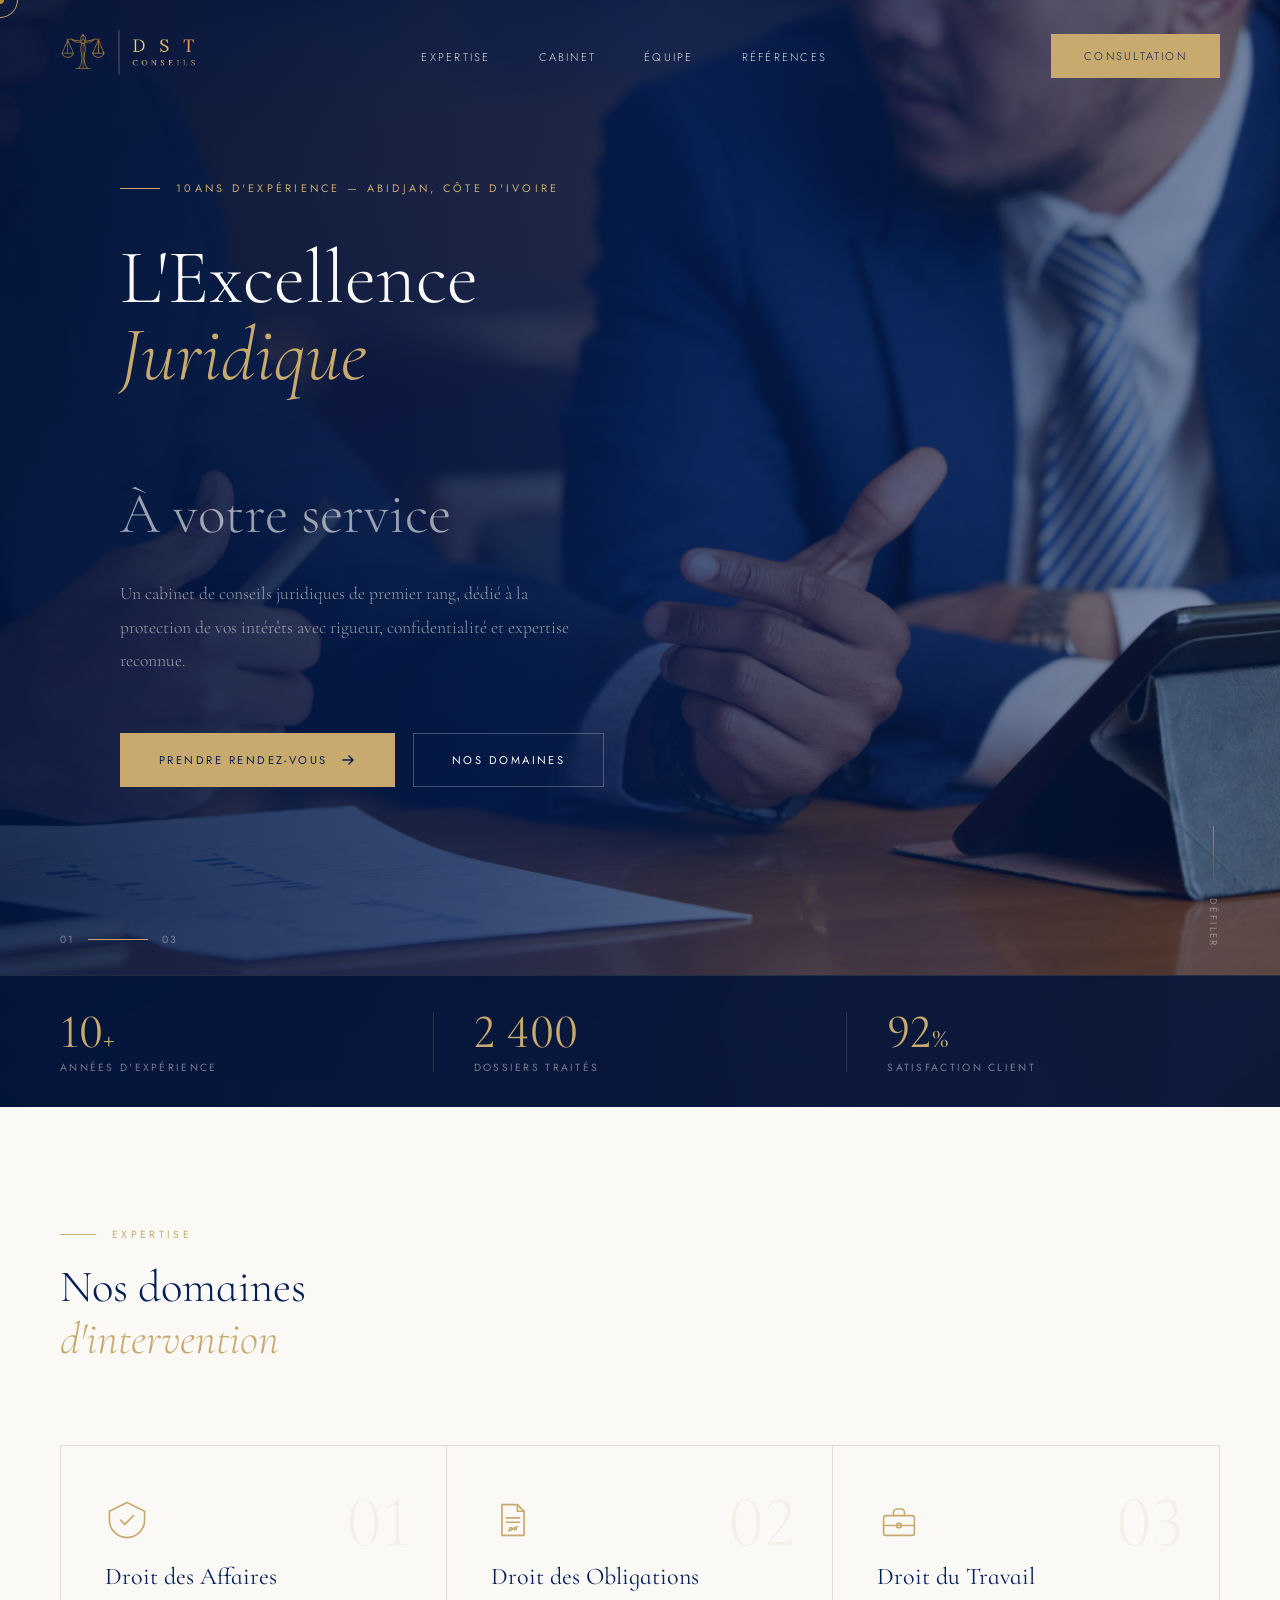
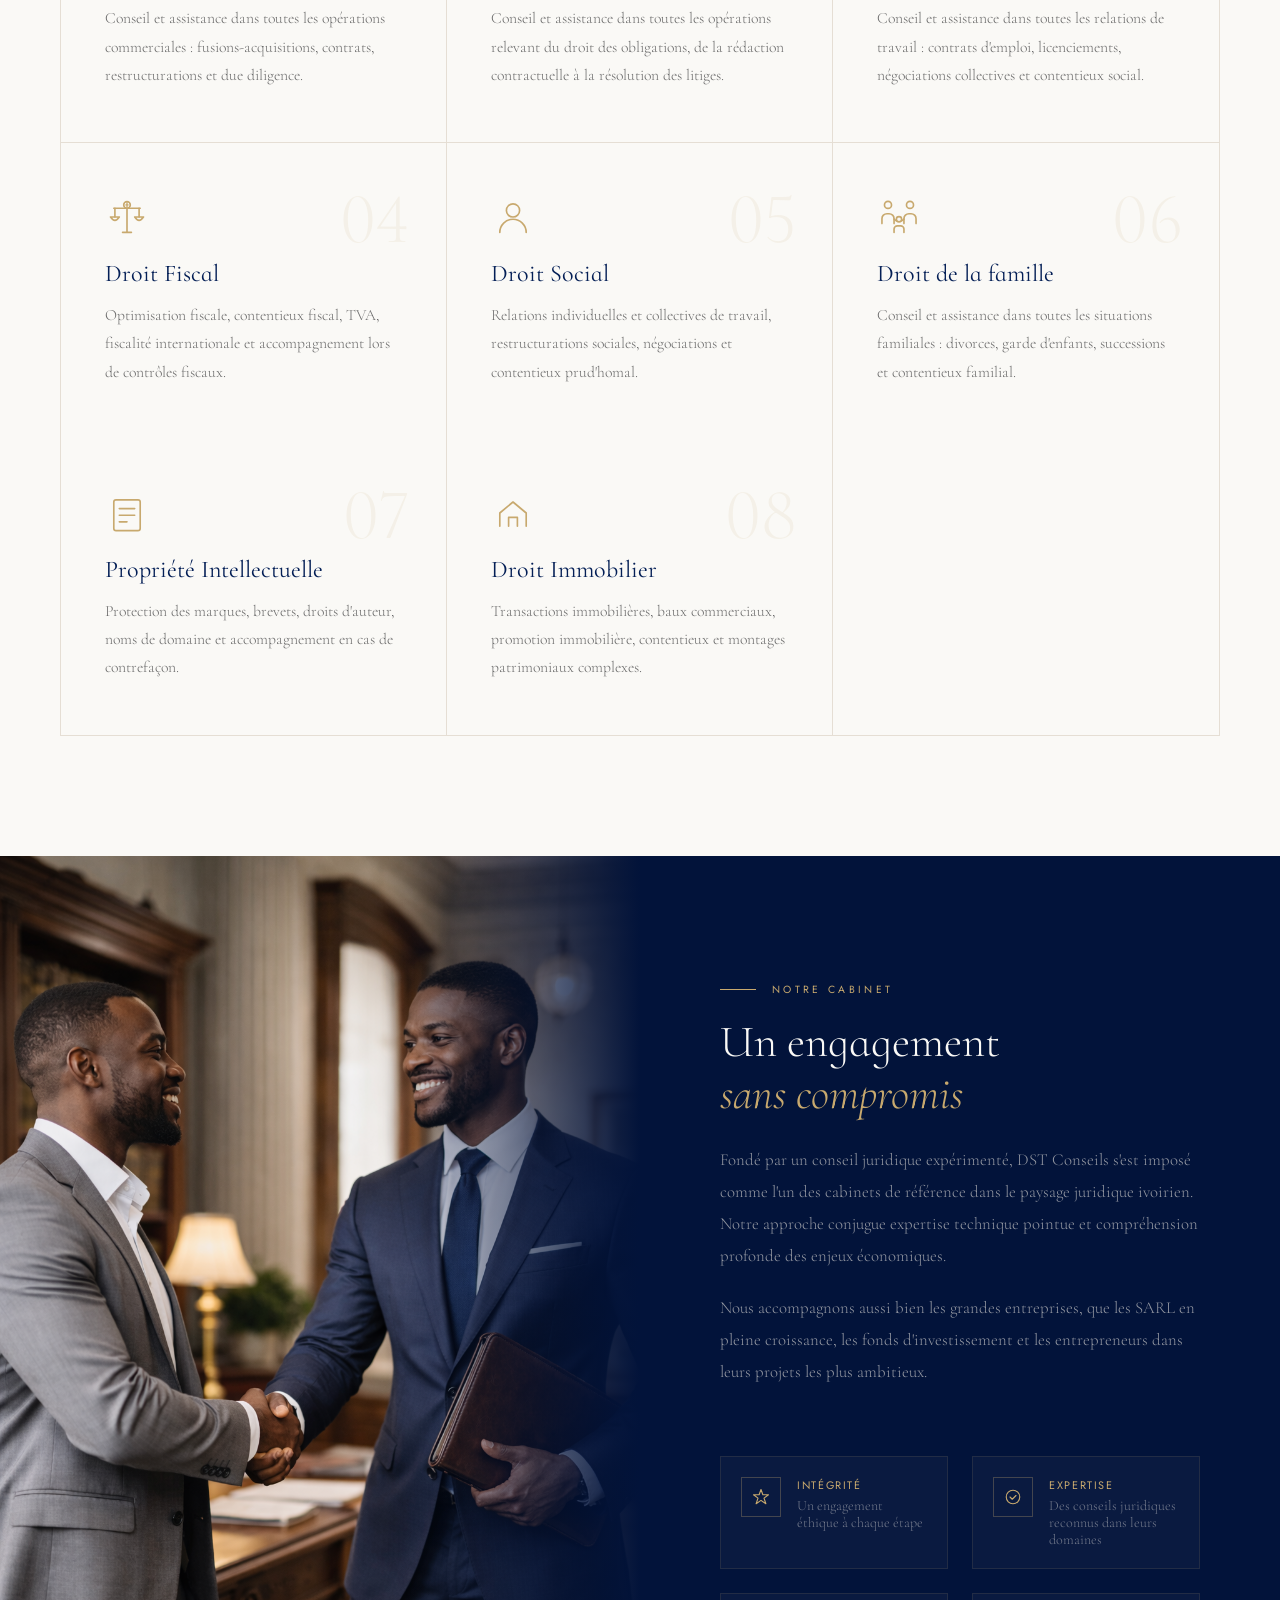
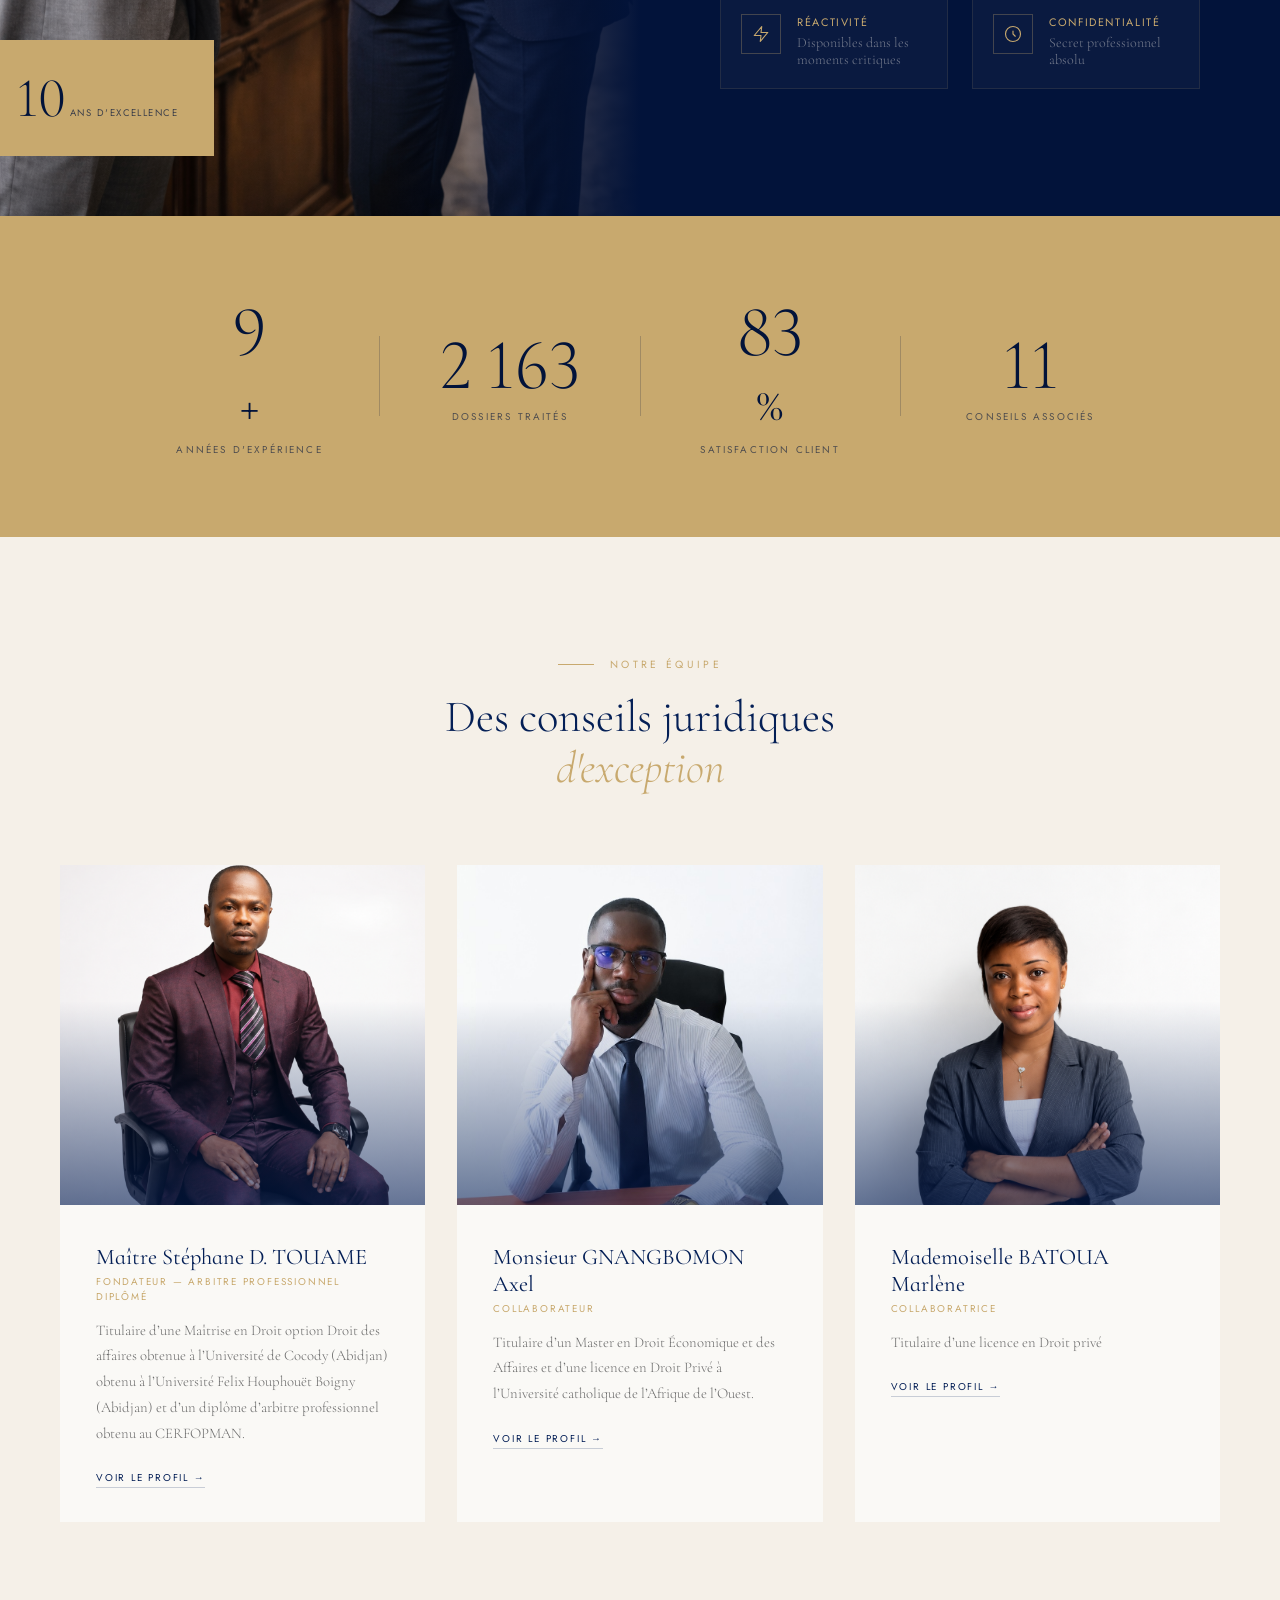
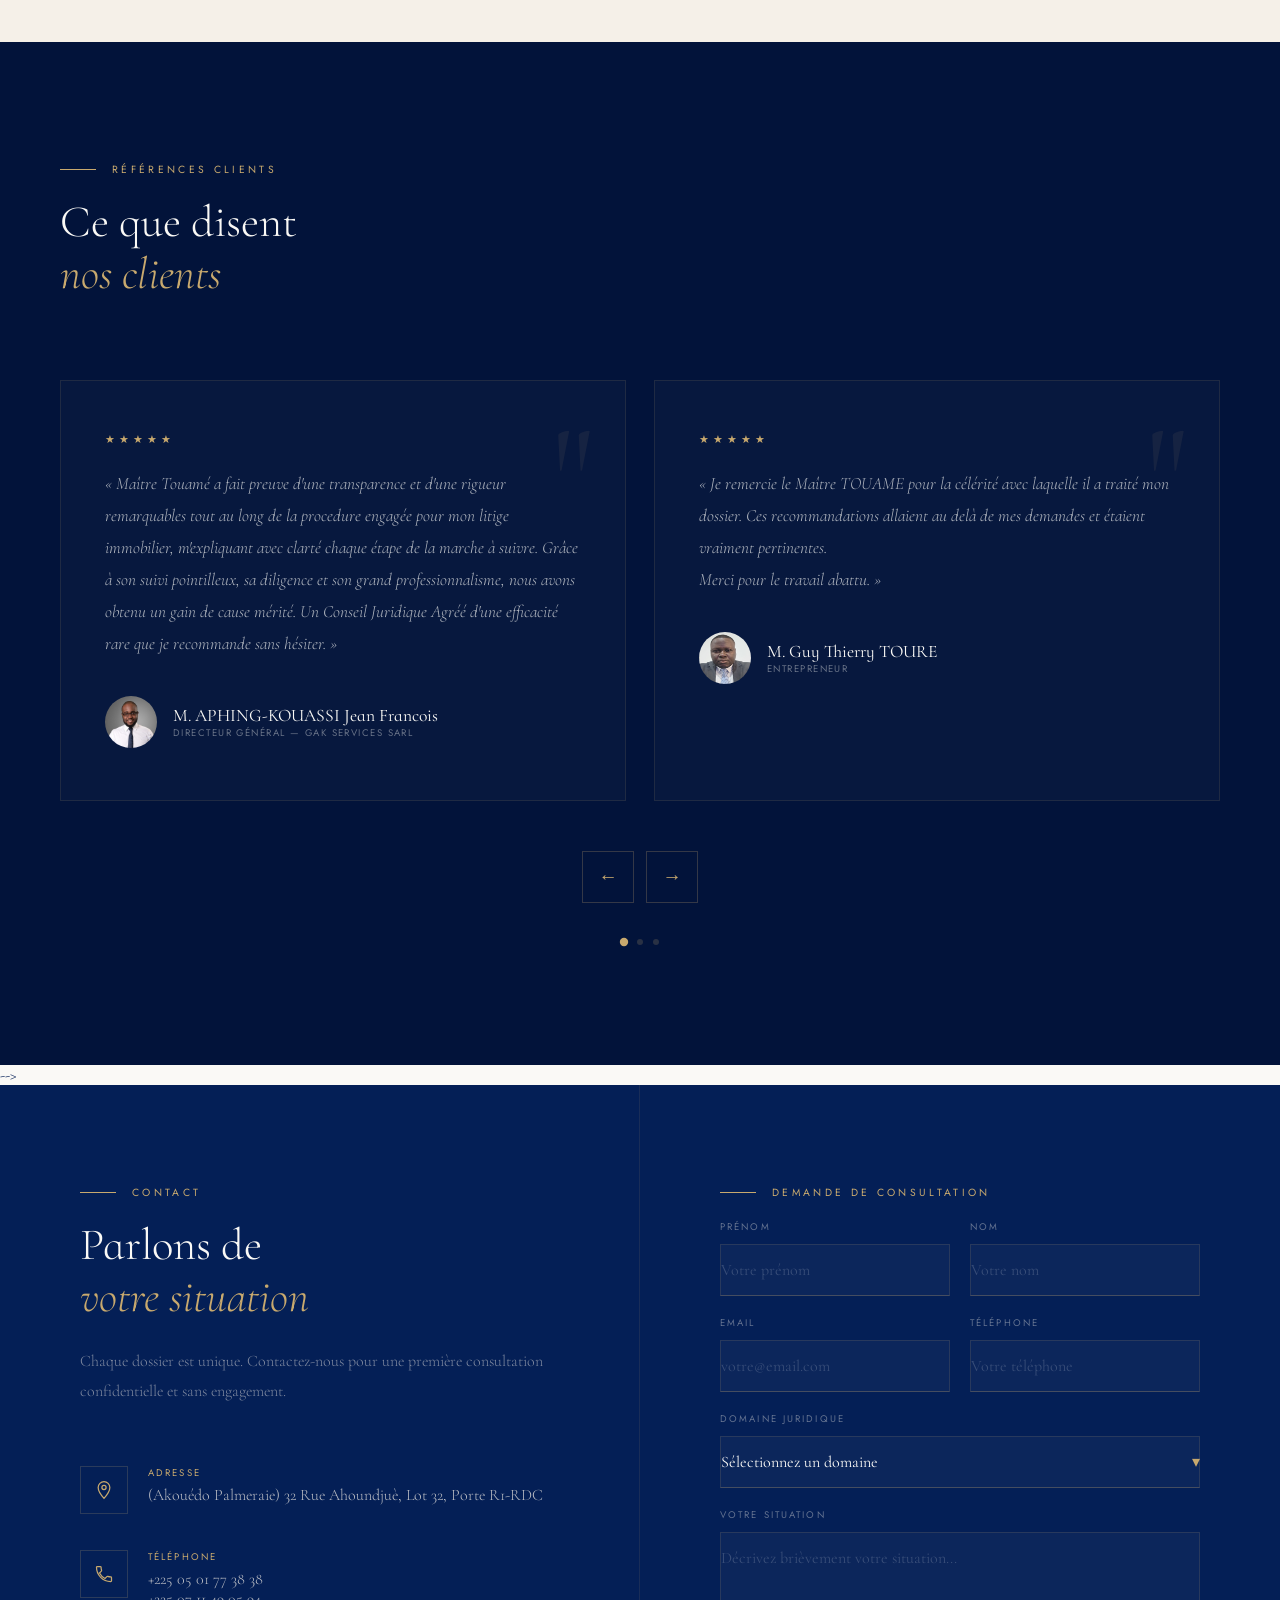
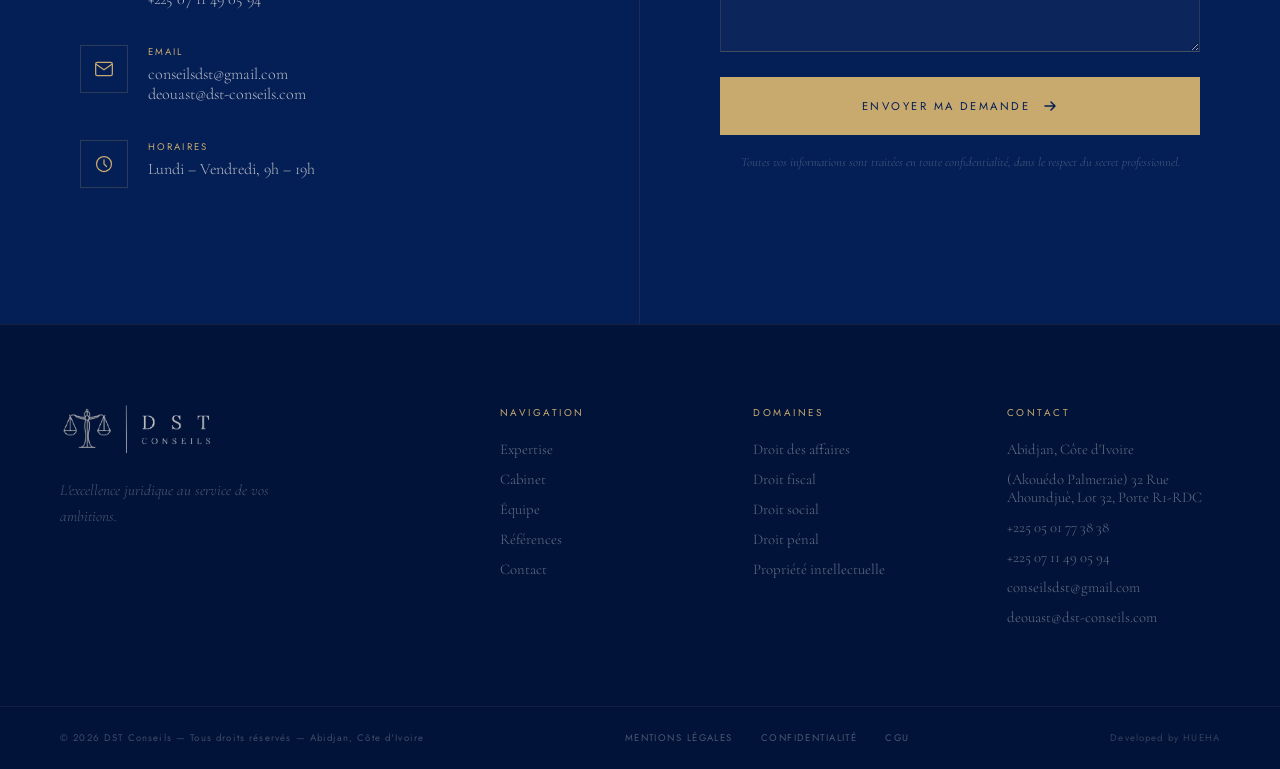
==== commit ea9c645f: "16 juillet 2026" ====
--- a/index.html
+++ b/index.html
@@ -627,7 +627,8 @@
       </div>
     </div>
   </div>
- <form class="contact-form" action="https://formspree.io/f/votre_cle_ici" method="POST">
+ <form class="contact-form" action="https://api.web3forms.com/submit" method="POST">
+  <input type="hidden" name="access_key" value="6ad26ee3-1b62-43b0-b831-7c6c79ccc7fa">
   <p class="section-label" style="color:var(--or);">Demande de consultation</p>
   
   <div class="form-row">
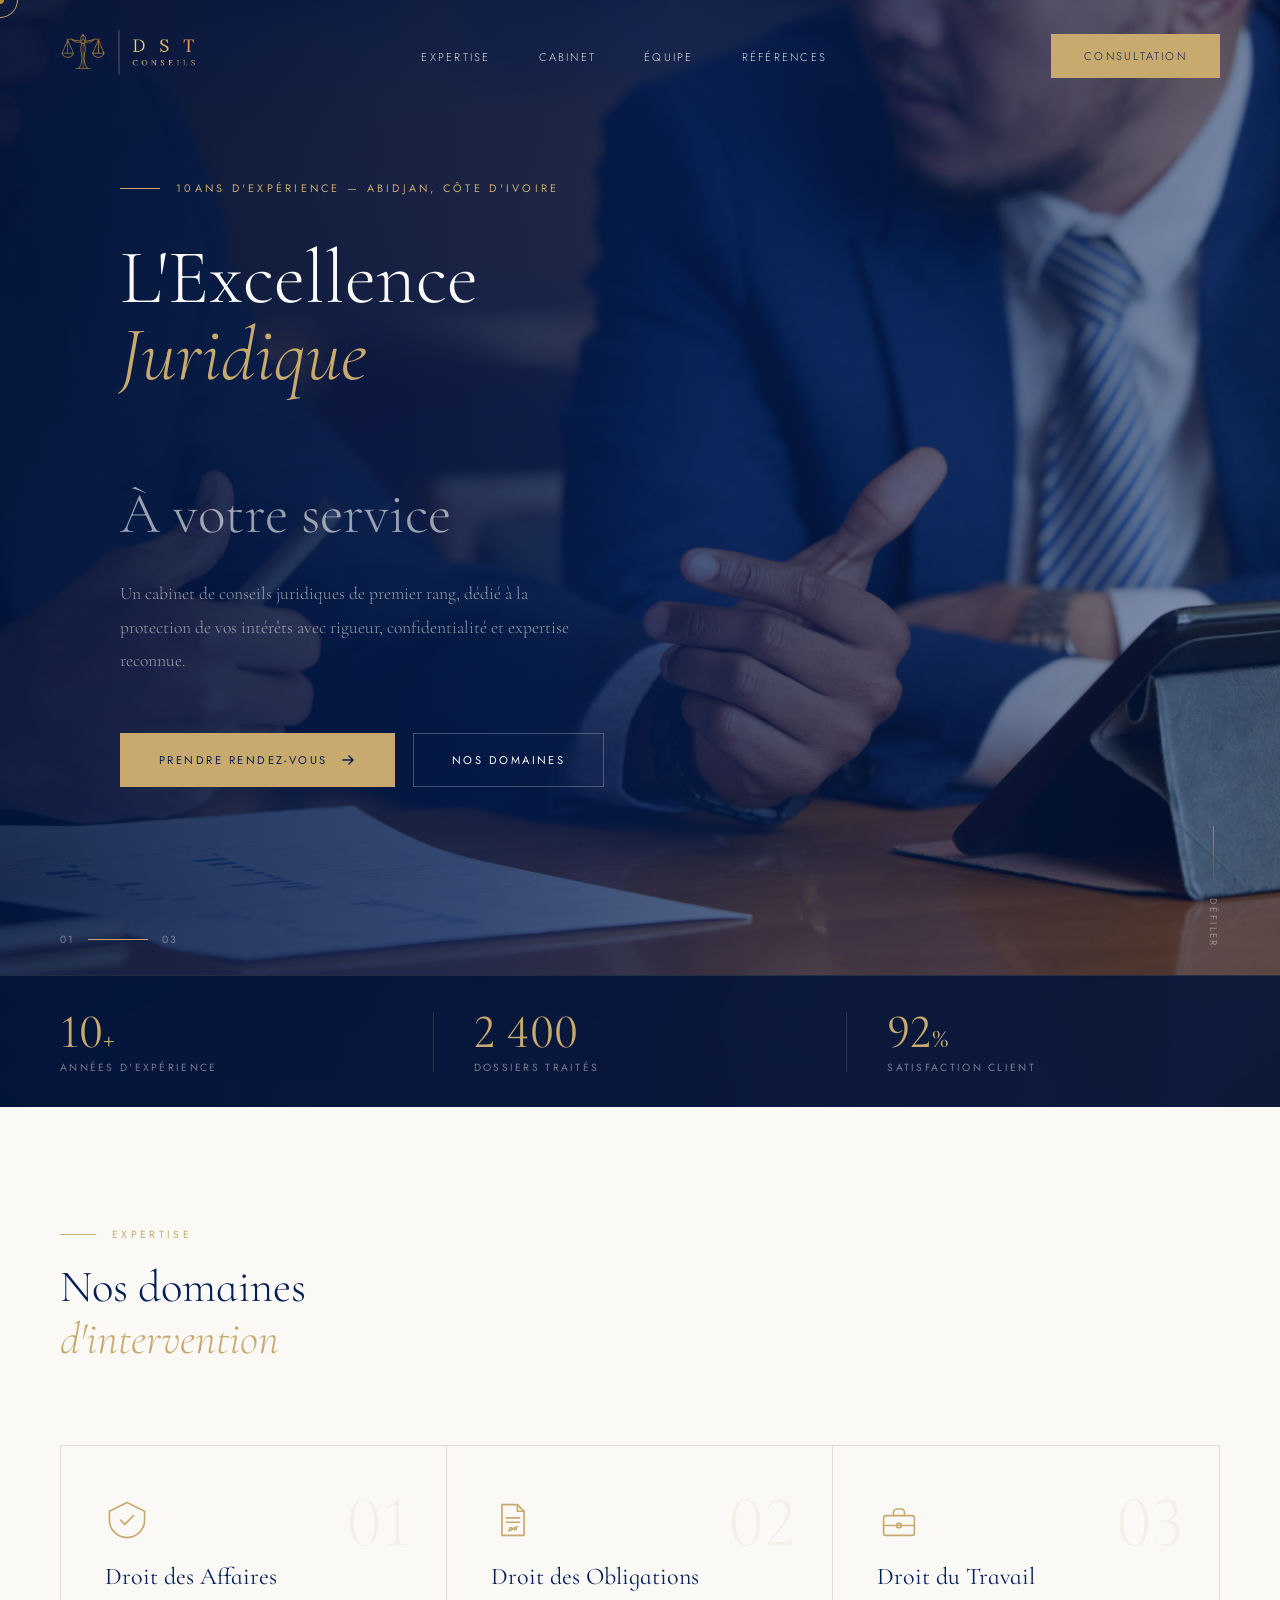
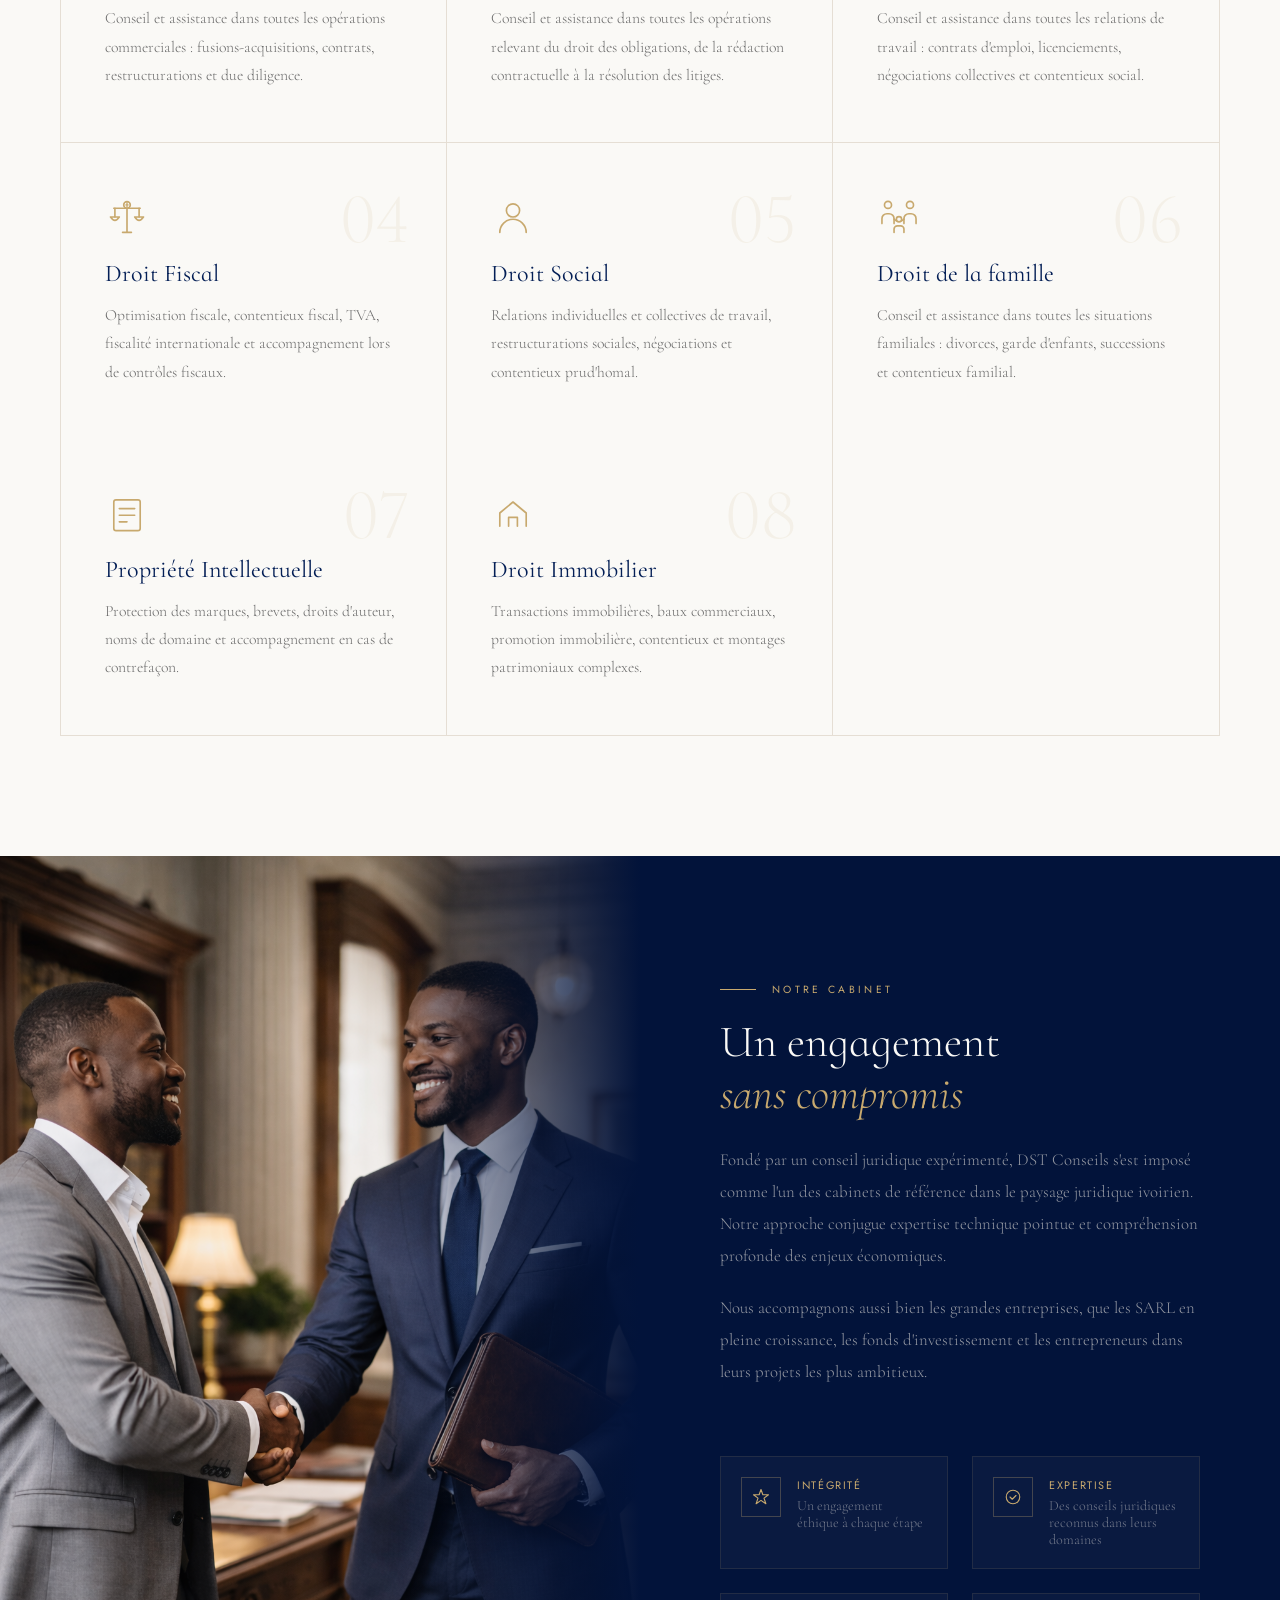
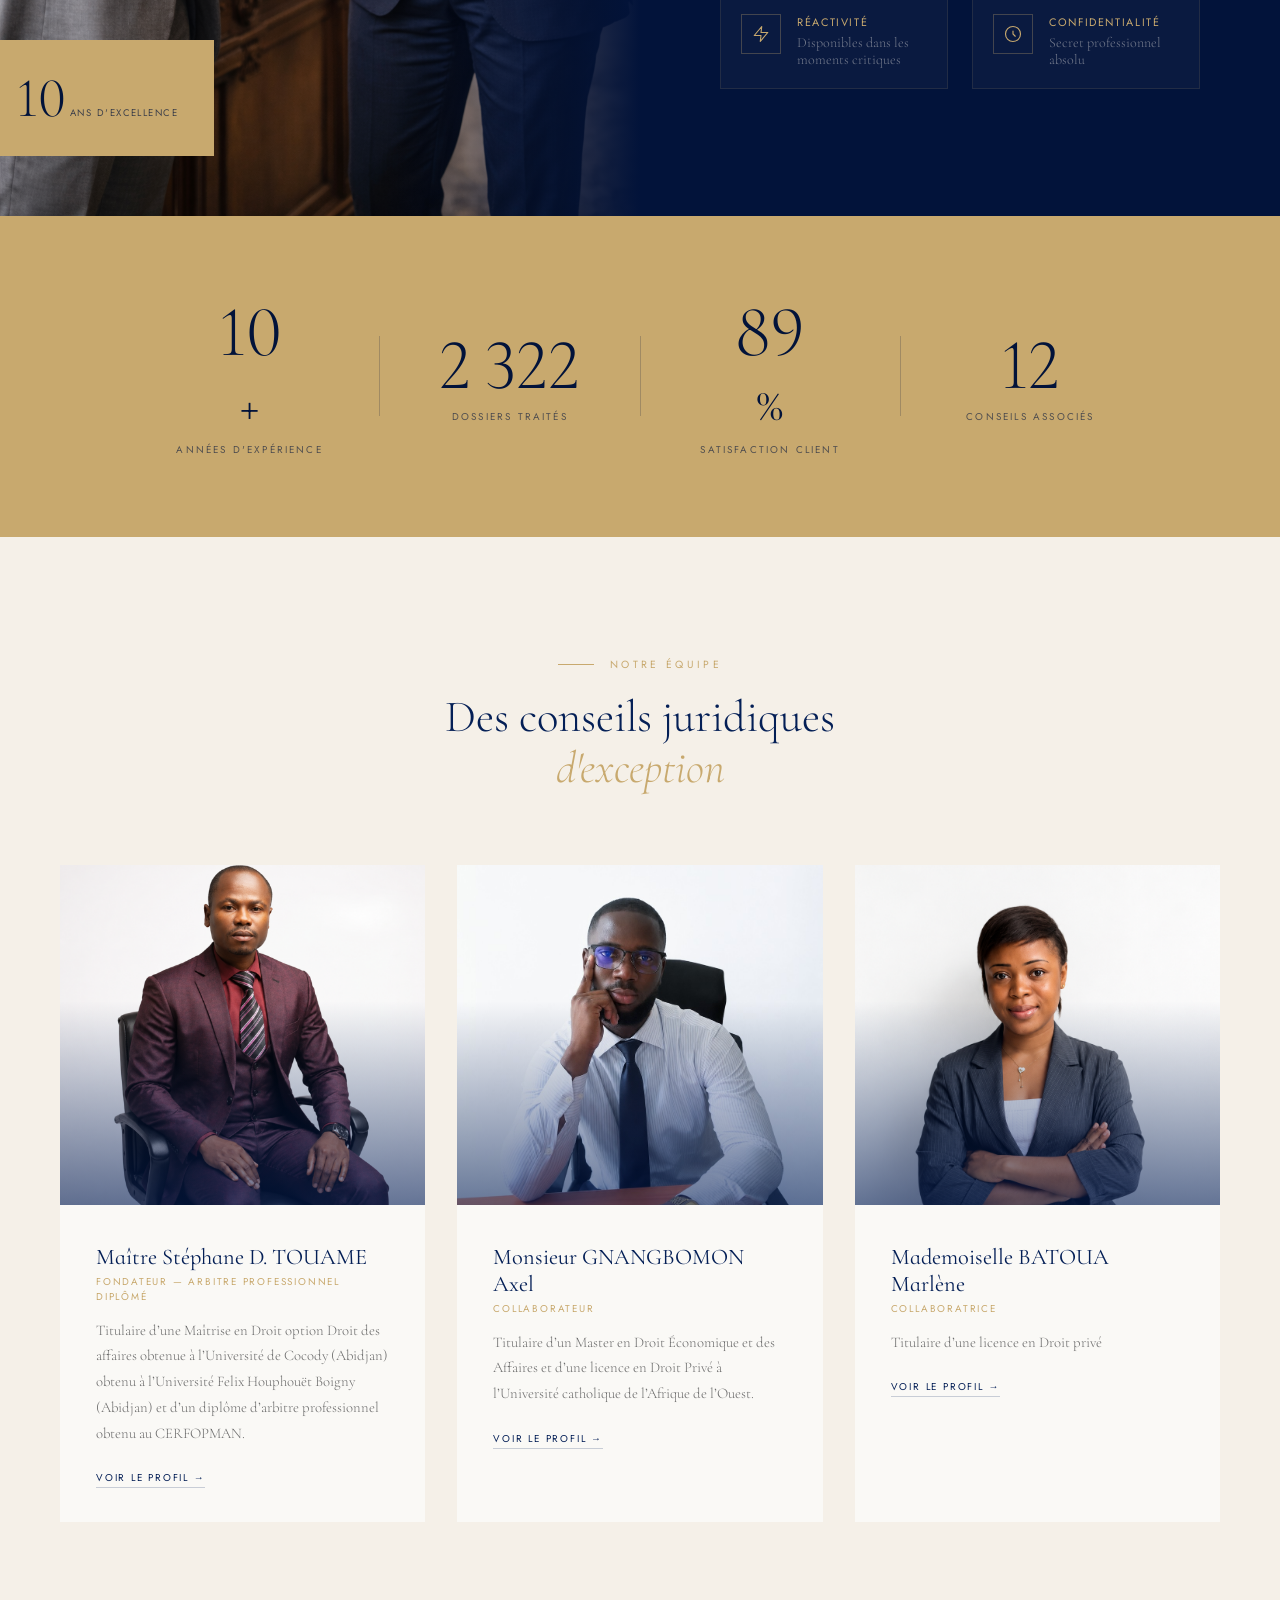
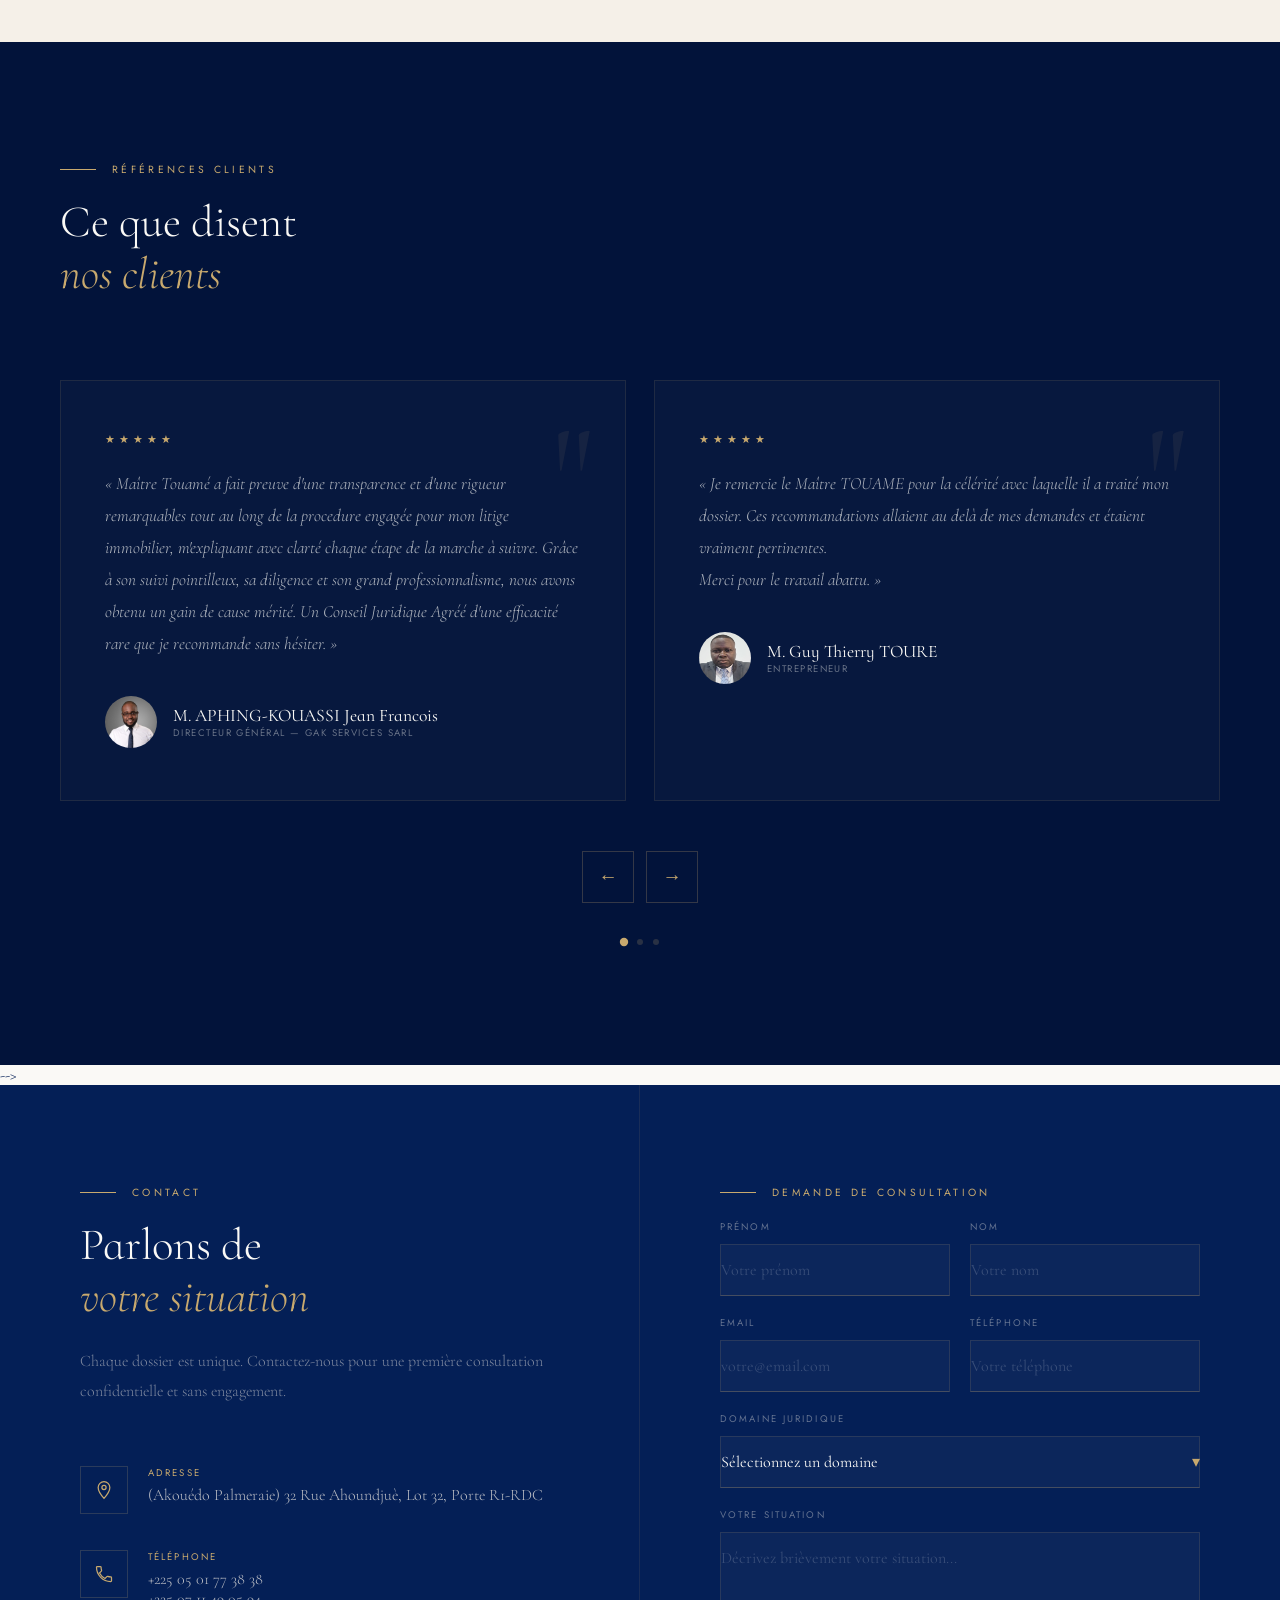
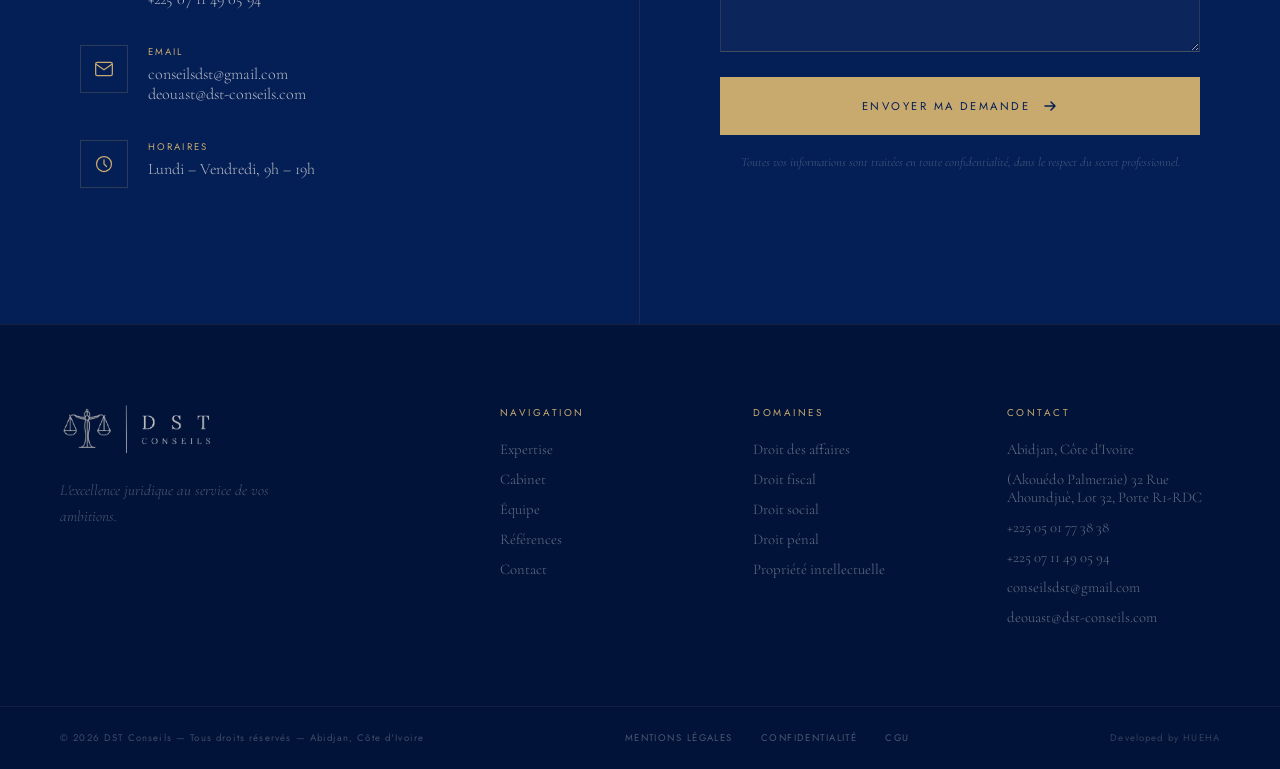
==== commit 80e3387e: "16 juillet 2026" ====
--- a/index.html
+++ b/index.html
@@ -106,7 +106,7 @@
       <li><a href="squad.html" class="mobile-link"><span class="mobile-num">03</span>Équipe</a></li>
       <li><a href="#temoignages" class="mobile-link"><span class="mobile-num">04</span>Références</a></li>
     </ul>
-    <a href="#contact" class="mobile-cta">Demander une consultation</a>
+    <a href="#form" class="mobile-cta">Demander une consultation</a>
   </nav>
   <div class="mobile-footer-info">
     <span>+225 05 01 77 38 38 <br> +225 07 11 49 05 94</span>
@@ -627,7 +627,8 @@
       </div>
     </div>
   </div>
- <form class="contact-form" action="https://api.web3forms.com/submit" method="POST">
+
+ <form class="contact-form" action="https://api.web3forms.com/submit" method="POST" id="form">
   <input type="hidden" name="access_key" value="6ad26ee3-1b62-43b0-b831-7c6c79ccc7fa">
   <p class="section-label" style="color:var(--or);">Demande de consultation</p>
   
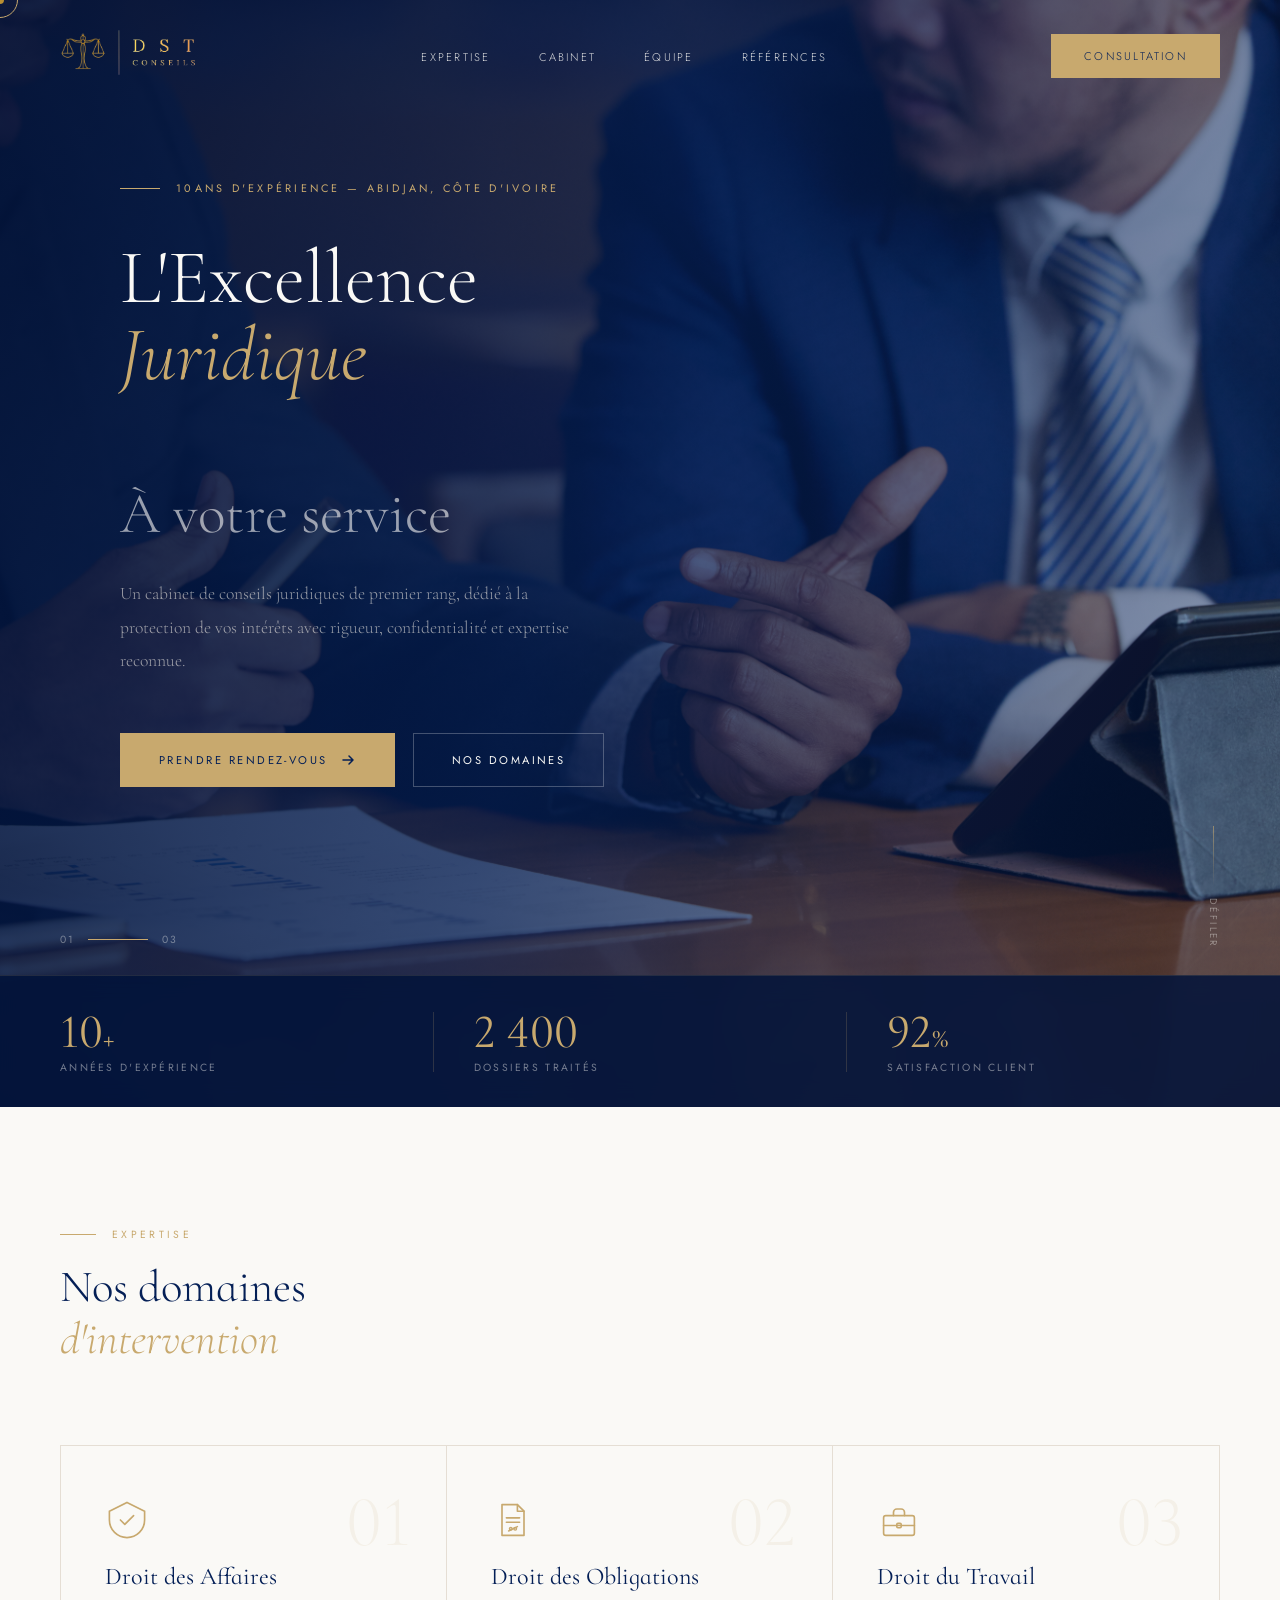
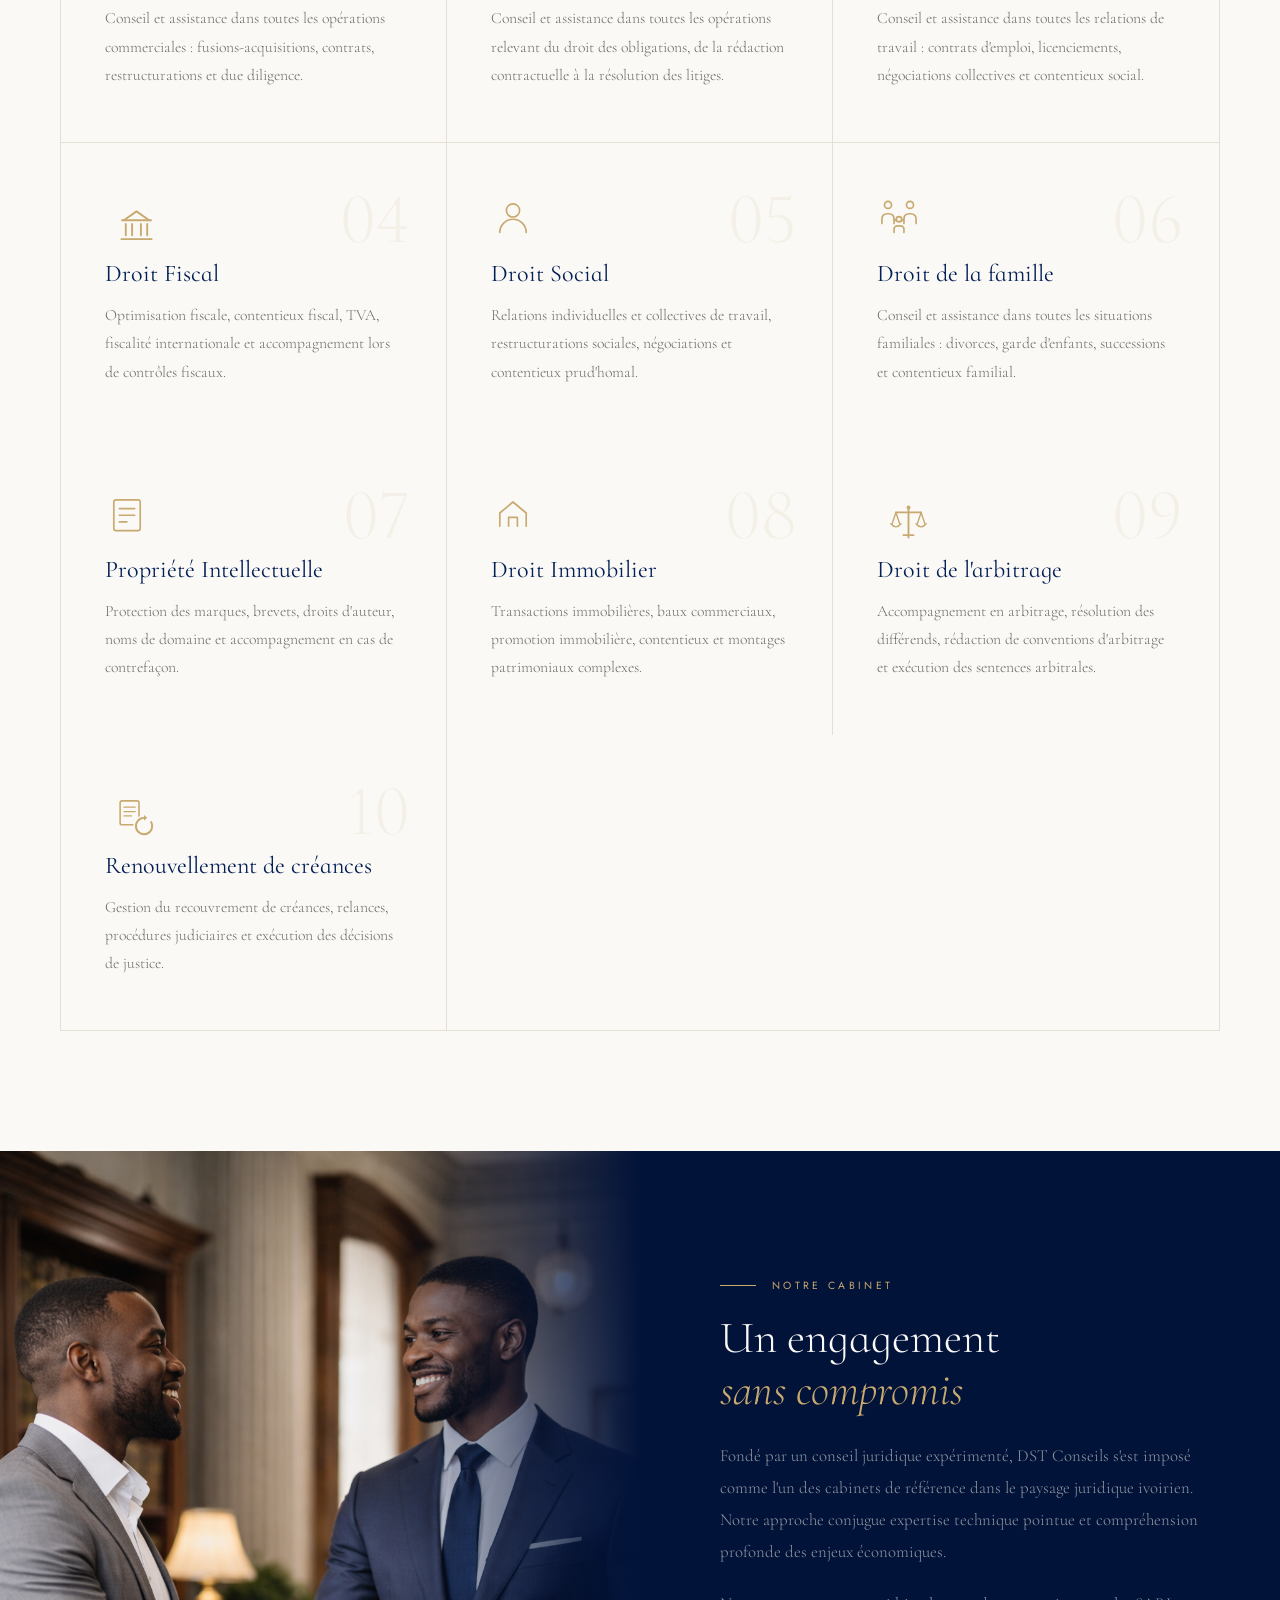
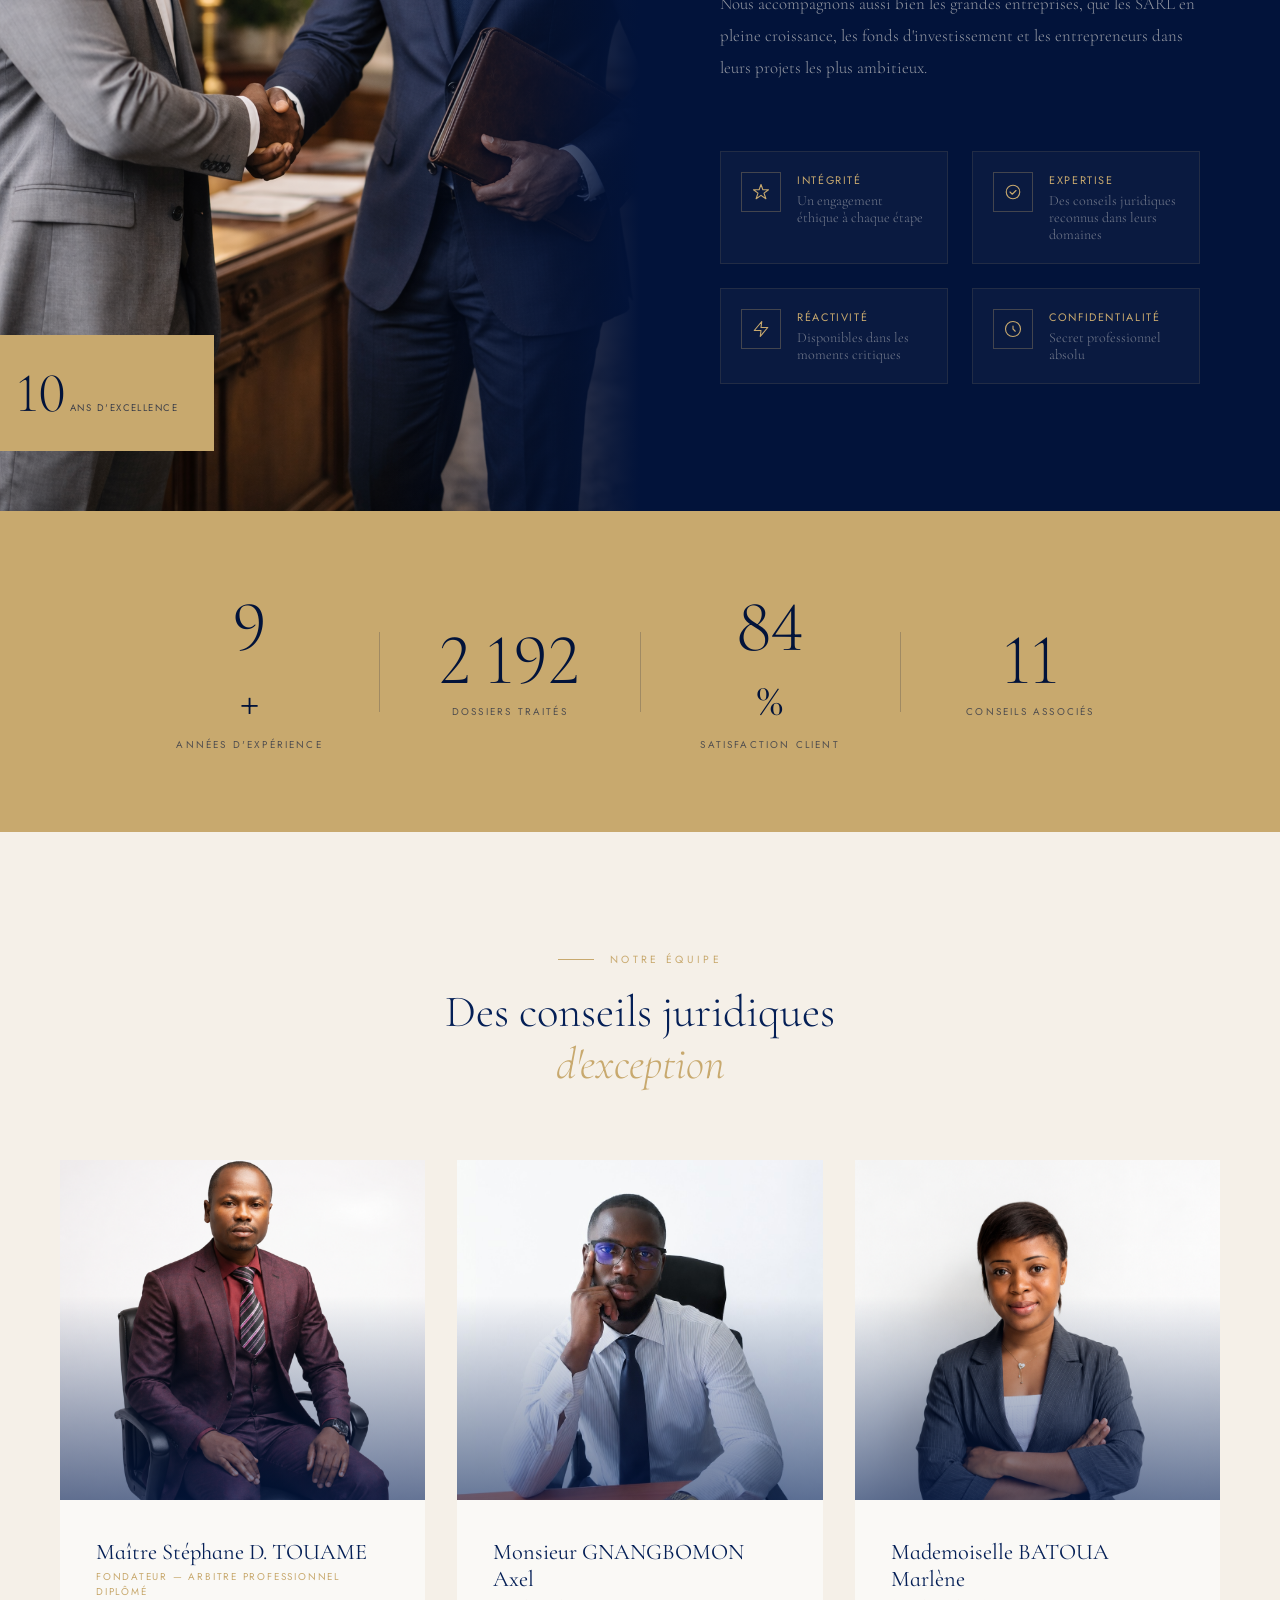
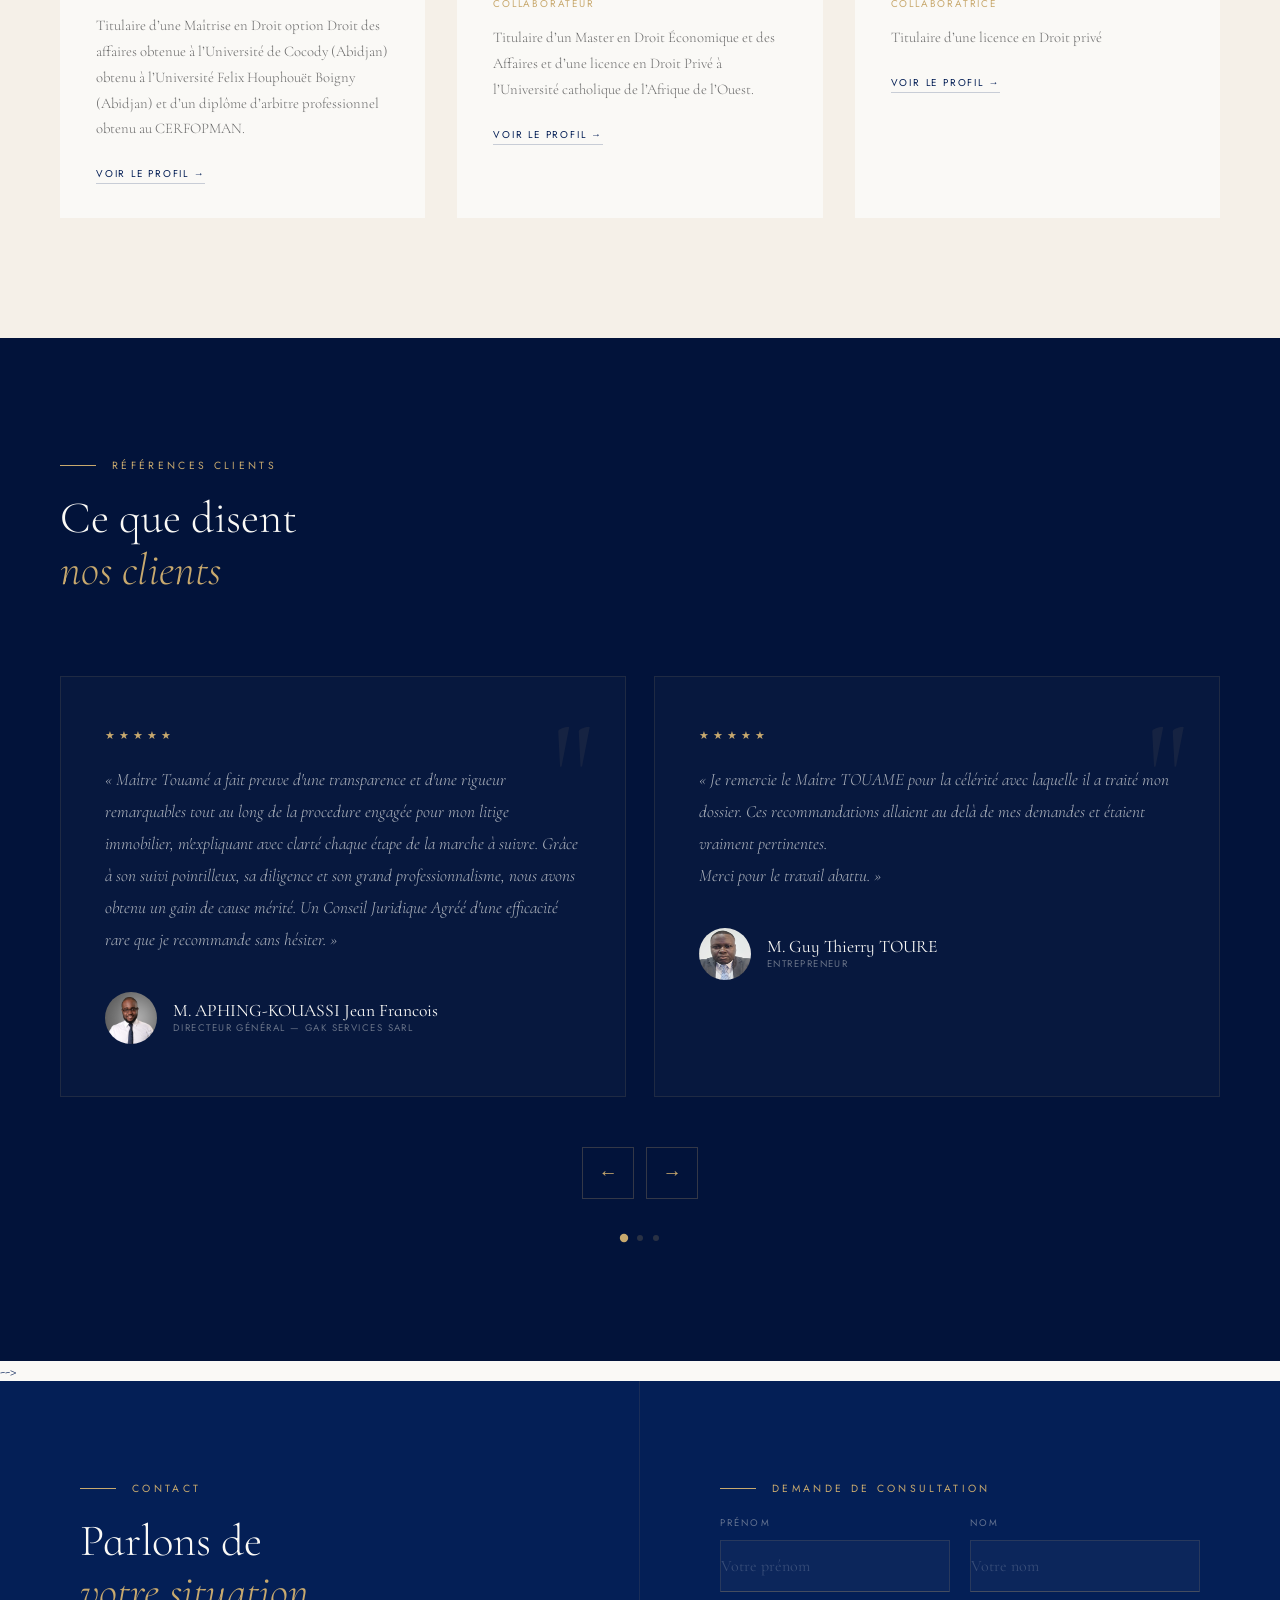
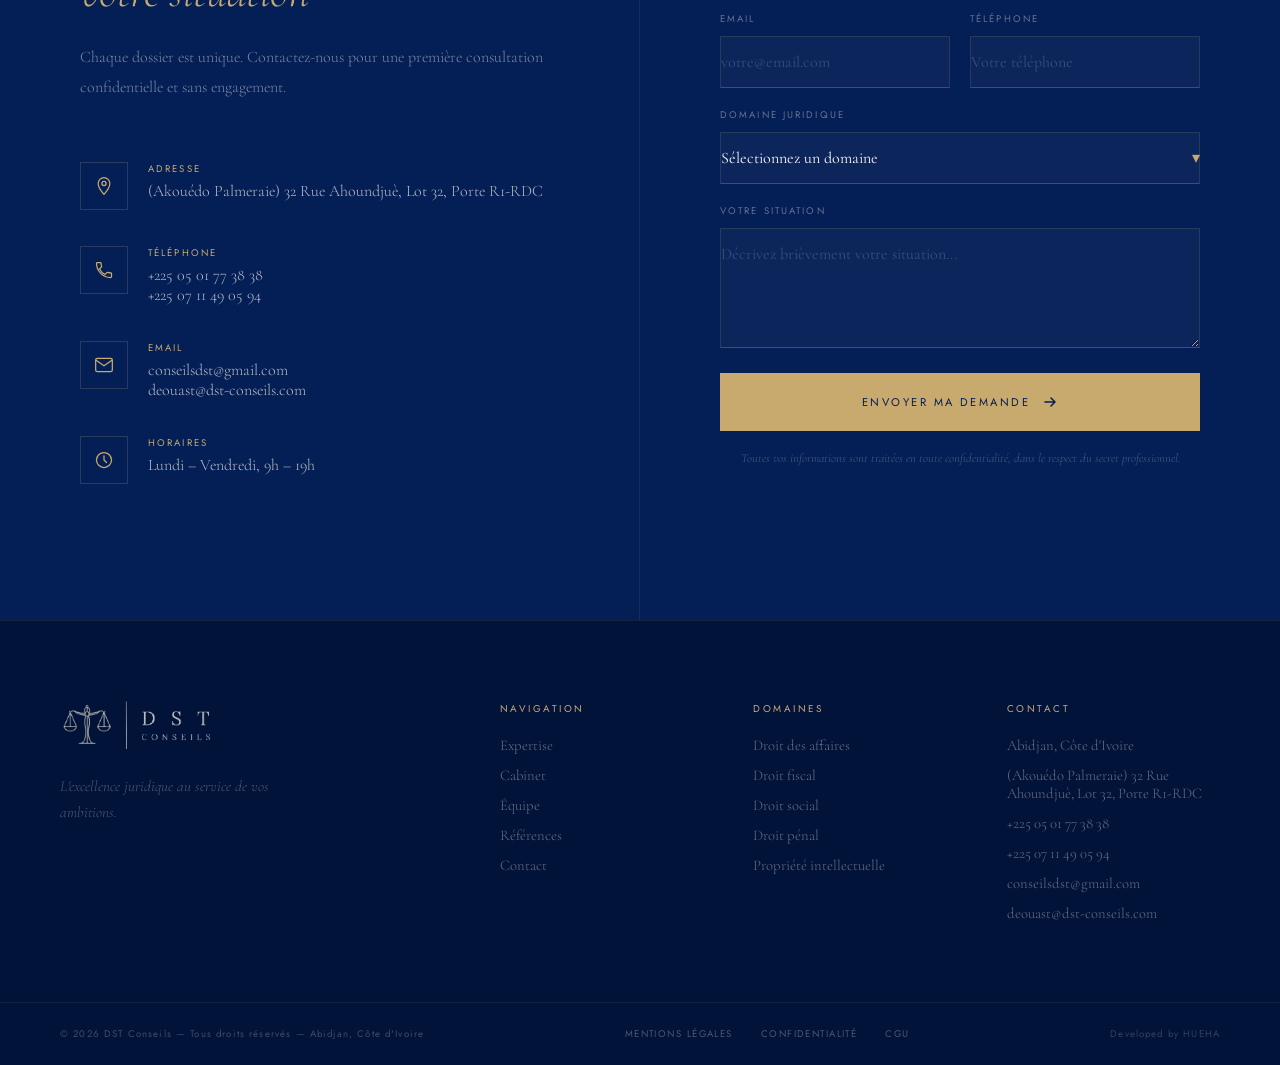
==== commit 17316d2d: "16 juillet 2026" ====
--- a/index.html
+++ b/index.html
@@ -15,7 +15,7 @@
 <!-- Open Graph / réseaux sociaux -->
 <meta property="og:type" content="website">
 <meta property="og:title" content="DST Conseils — Cabinet de Conseils Juridiques à Abidjan">
-<meta property="og:description" content="Cabinet de conseils juridiques à Abidjan, Côte d'Ivoire. Droit des affaires, droit du travail, droit fiscal, droit de la famille. 10 ans d'expérience à votre service.">
+<meta property="og:description" content="Cabinet de conseils juridiques à Abidjan, Côte d'Ivoire. Droit des affaires, droit du travail, droit fiscal, droit de la famille, droit du sport, renouvellement de créances, droit de l'arbitrage. 10 ans d'expérience à votre service.">
 <meta property="og:image" content="https://www.dstconseils.ci/img/logo.png">
 <meta property="og:url" content="https://www.dstconseils.ci/">
 <meta property="og:locale" content="fr_CI">
@@ -236,18 +236,14 @@
     <div class="domaine-card reveal">
       <div class="domaine-num">04</div>
       <div class="domaine-icon">
-        <svg viewBox="0 0 40 40" fill="none" xmlns="http://www.w3.org/2000/svg">
-  <!-- Fût et socle -->
-  <path d="M16 34H24M20 34V12M8 12H32" stroke="currentColor" stroke-width="1.5" stroke-linecap="round" stroke-linejoin="round"/>
-  <!-- Chaînes des plateaux -->
-  <path d="M9 12V20M31 12V20" stroke="currentColor" stroke-width="1.5" stroke-linecap="round" stroke-linejoin="round"/>
-  <!-- Plateau gauche -->
-  <path d="M5 20H13M5 20Q9 26 13 20" stroke="currentColor" stroke-width="1.5" stroke-linecap="round" stroke-linejoin="round"/>
-  <!-- Plateau droit -->
-  <path d="M27 20H35M27 20Q31 26 35 20" stroke="currentColor" stroke-width="1.5" stroke-linecap="round" stroke-linejoin="round"/>
-  <!-- Pièce / symbole fiscal au centre du fléau -->
-  <circle cx="20" cy="9" r="3" stroke="currentColor" stroke-width="1.5"/>
-  <path d="M19 9H21M20 7V11" stroke="currentColor" stroke-width="1.2" stroke-linecap="round"/>
+        <svg viewBox="0 0 100 100" xmlns="http://www.w3.org/2000/svg" width="63" height="63">
+  <path d="M30 40 L50 26 L70 40" fill="none" stroke="currentColor" stroke-width="3" stroke-linecap="round" stroke-linejoin="round"/>
+  <line x1="27" y1="40" x2="73" y2="40" stroke="currentColor" stroke-width="3" stroke-linecap="round"/>
+  <line x1="33" y1="46" x2="33" y2="64" stroke="currentColor" stroke-width="3" stroke-linecap="round"/>
+  <line x1="43" y1="46" x2="43" y2="64" stroke="currentColor" stroke-width="3" stroke-linecap="round"/>
+  <line x1="57" y1="46" x2="57" y2="64" stroke="currentColor" stroke-width="3" stroke-linecap="round"/>
+  <line x1="67" y1="46" x2="67" y2="64" stroke="currentColor" stroke-width="3" stroke-linecap="round"/>
+  <line x1="26" y1="70" x2="74" y2="70" stroke="currentColor" stroke-width="3" stroke-linecap="round"/>
 </svg>
       </div>
       <h3 class="domaine-title">Droit Fiscal</h3>
@@ -316,6 +312,45 @@
       </div>
       <h3 class="domaine-title">Droit Immobilier</h3>
       <p class="domaine-desc">Transactions immobilières, baux commerciaux, promotion immobilière, contentieux et montages patrimoniaux complexes.</p>
+      
+    </div>
+    <div class="domaine-card reveal">
+      <div class="domaine-num">09</div>
+      <div class="domaine-icon">
+        <svg viewBox="0 0 100 100" xmlns="http://www.w3.org/2000/svg" width="63" height="63">
+  
+  <line x1="50" y1="26" x2="50" y2="74" stroke="currentColor" stroke-width="3" stroke-linecap="round"/>
+  <line x1="30" y1="34" x2="70" y2="34" stroke="currentColor" stroke-width="3" stroke-linecap="round"/>
+  <circle cx="50" cy="26" r="3" fill="currentColor"/>
+  <line x1="42" y1="70" x2="58" y2="70" stroke="currentColor" stroke-width="3" stroke-linecap="round"/>
+  <line x1="30" y1="34" x2="24" y2="52" stroke="currentColor" stroke-width="2.2" stroke-linecap="round"/>
+  <line x1="30" y1="34" x2="36" y2="52" stroke="currentColor" stroke-width="2.2" stroke-linecap="round"/>
+  <path d="M22 52 Q30 62 38 52" fill="none" stroke="currentColor" stroke-width="2.2" stroke-linecap="round"/>
+  <line x1="70" y1="34" x2="64" y2="52" stroke="currentColor" stroke-width="2.2" stroke-linecap="round"/>
+  <line x1="70" y1="34" x2="76" y2="52" stroke="currentColor" stroke-width="2.2" stroke-linecap="round"/>
+  <path d="M62 52 Q70 62 78 52" fill="none" stroke="currentColor" stroke-width="2.2" stroke-linecap="round"/>
+</svg>
+      </div>
+      <h3 class="domaine-title">Droit de l'arbitrage</h3>
+      <p class="domaine-desc">Accompagnement en arbitrage, résolution des différends, rédaction de conventions d'arbitrage et exécution des sentences arbitrales.</p>
+      
+    </div>
+
+    <div class="domaine-card reveal">
+      <div class="domaine-num">10</div>
+      <div class="domaine-icon">
+        <svg viewBox="0 0 100 100" xmlns="http://www.w3.org/2000/svg" width="63" height="63">
+  <rect x="24" y="22" width="30" height="38" rx="3" fill="none" stroke="currentColor" stroke-width="2.5"/>
+  <line x1="30" y1="32" x2="48" y2="32" stroke="currentColor" stroke-width="2" stroke-linecap="round"/>
+  <line x1="30" y1="39" x2="48" y2="39" stroke="currentColor" stroke-width="2" stroke-linecap="round"/>
+  <line x1="30" y1="46" x2="42" y2="46" stroke="currentColor" stroke-width="2" stroke-linecap="round"/>
+  <circle cx="62" cy="62" r="17" fill="#FAF9F6"/>
+  <path d="M73.3 55.5 A13 13 0 1 1 62 49" fill="none" stroke="currentColor" stroke-width="3" stroke-linecap="round"/>
+  <path d="M67 49 L62 53.5 L62 44.5 Z" fill="currentColor"/>
+</svg>
+      </div>
+      <h3 class="domaine-title">Renouvellement de créances</h3>
+      <p class="domaine-desc">Gestion du recouvrement de créances, relances, procédures judiciaires et exécution des décisions de justice.</p>
       
     </div>
   </div>
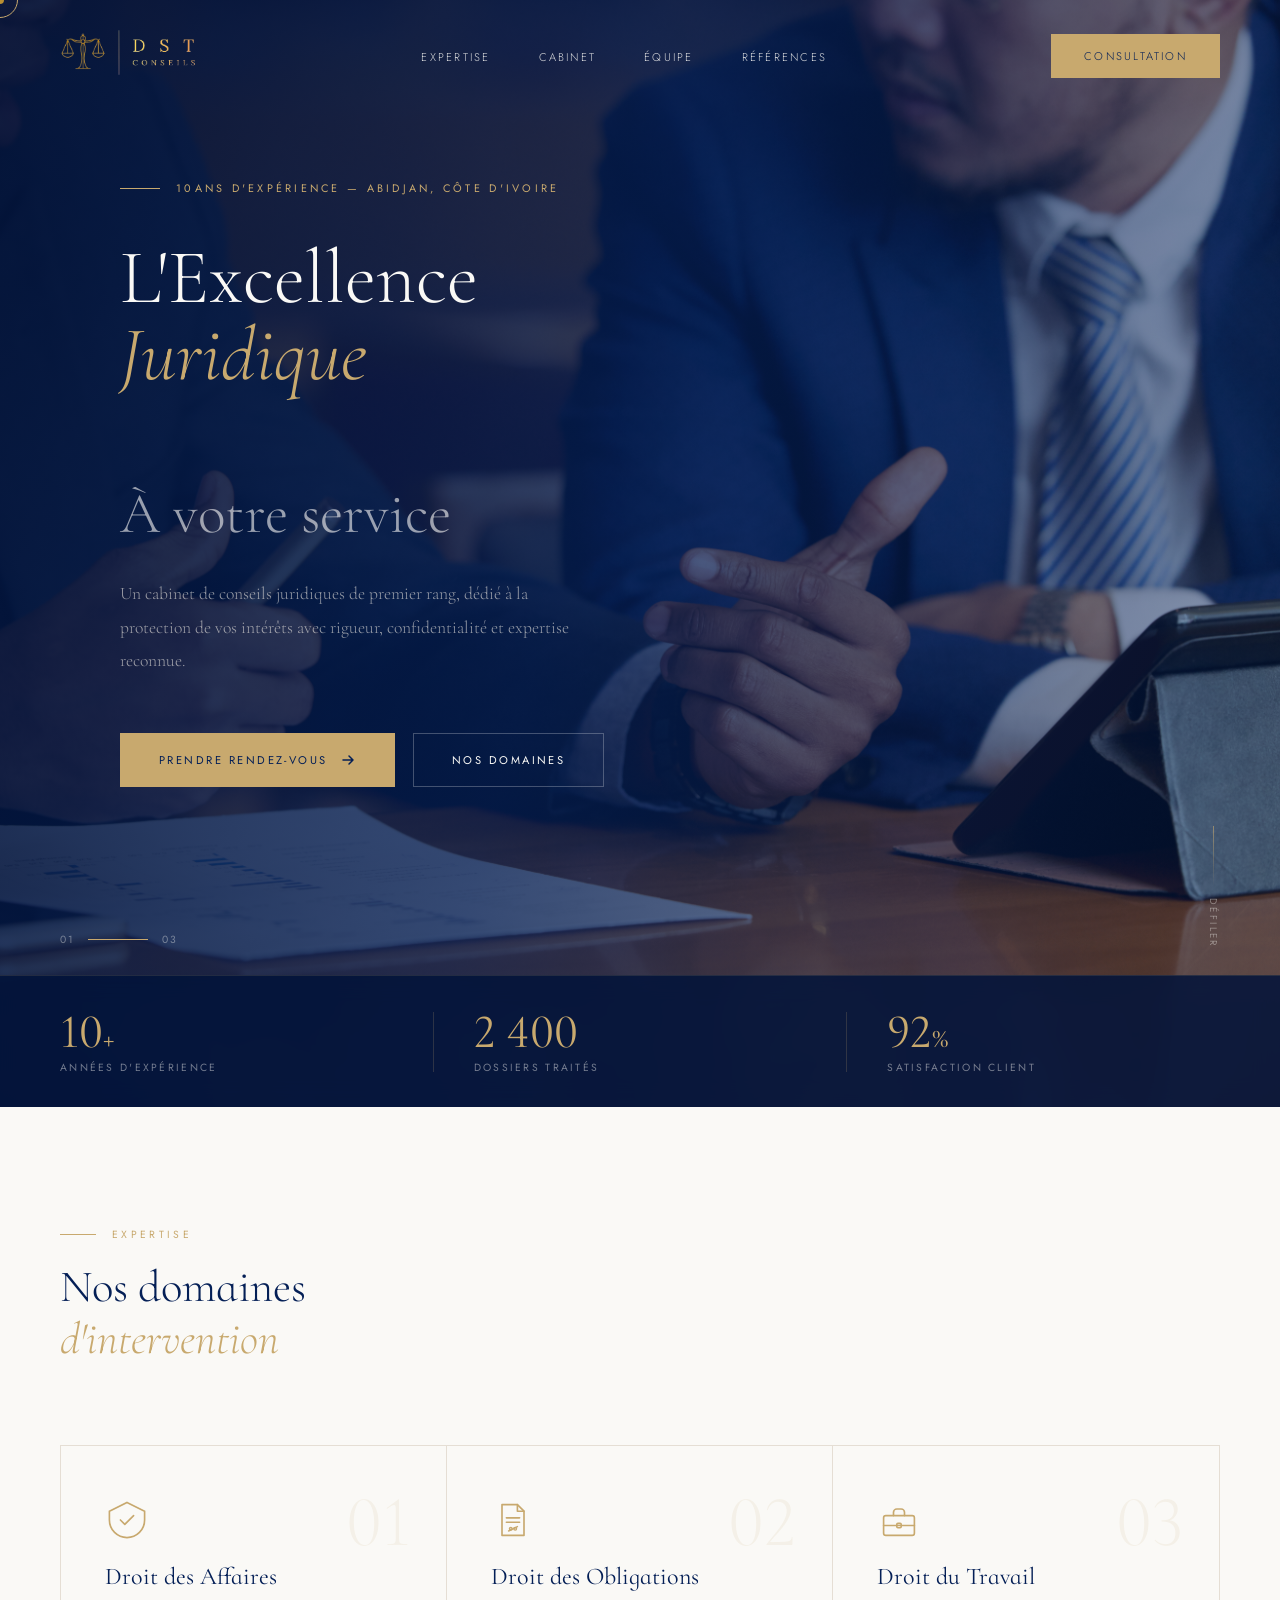
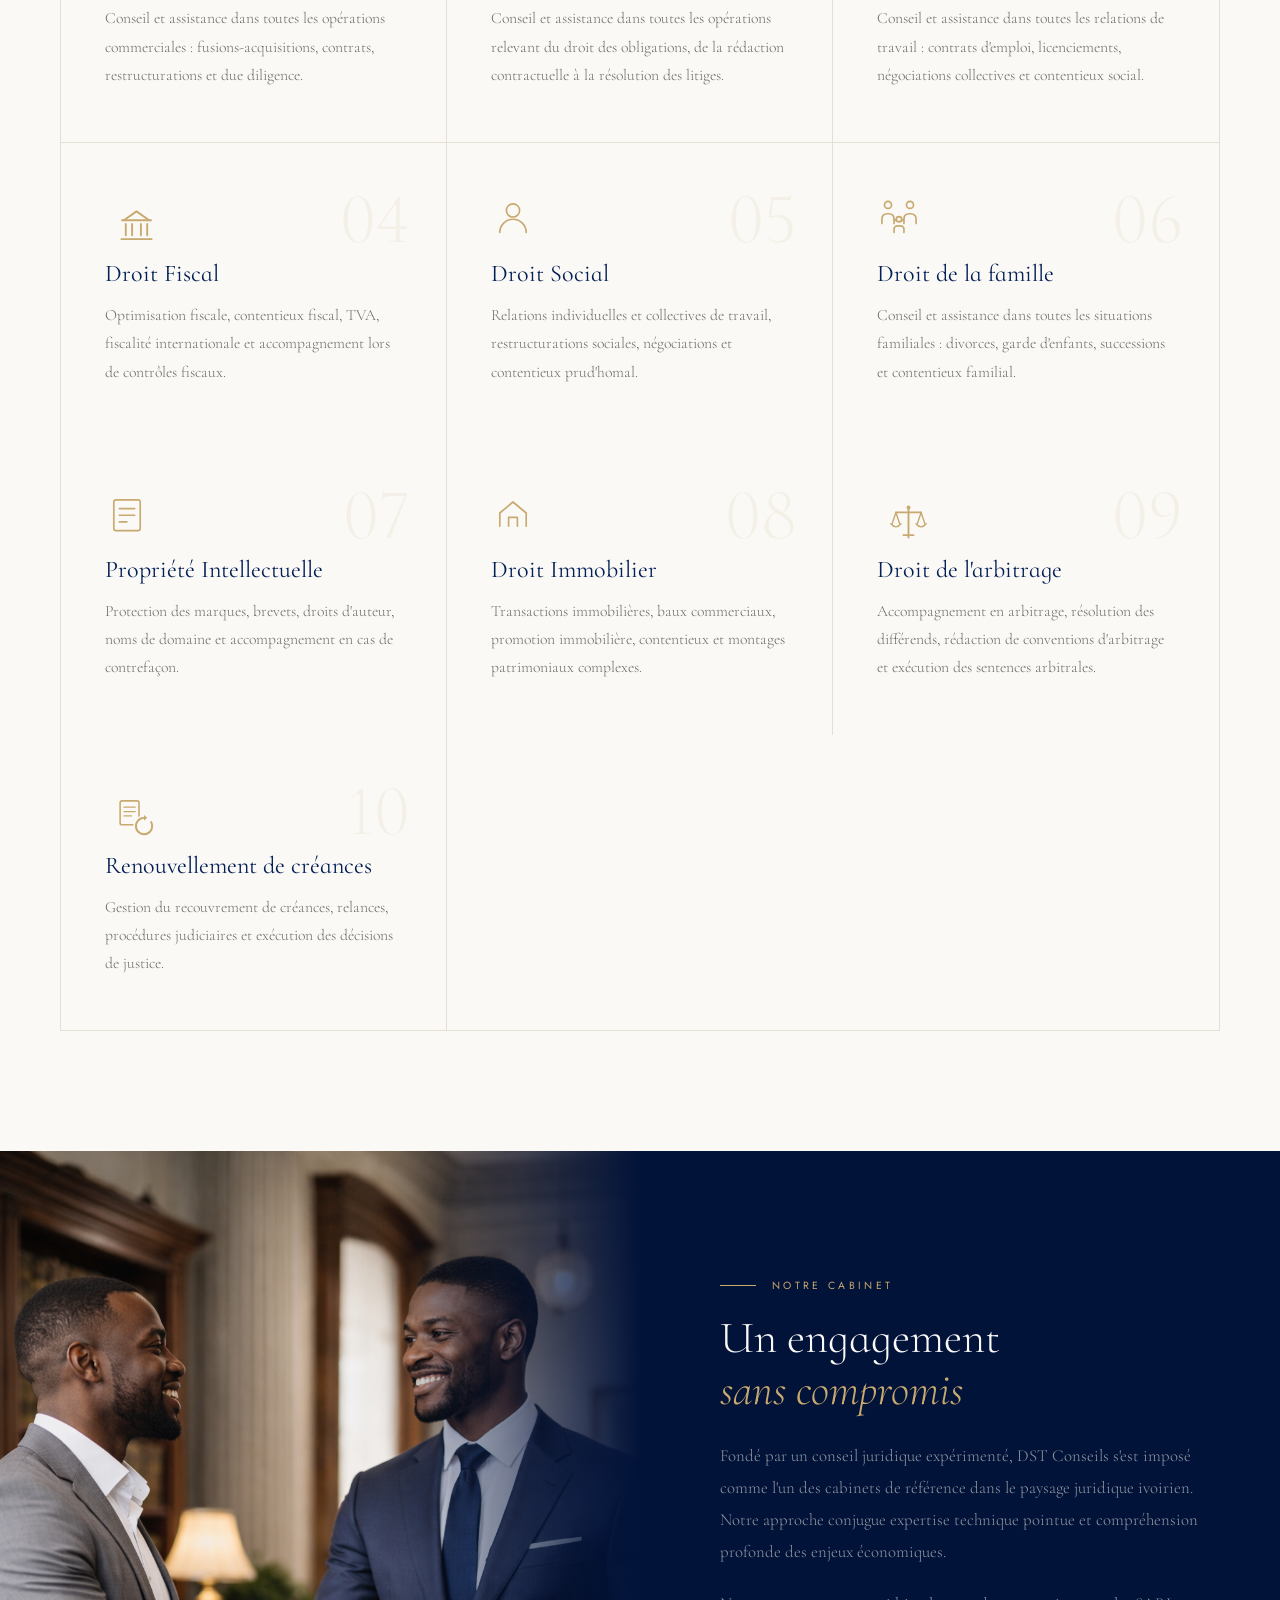
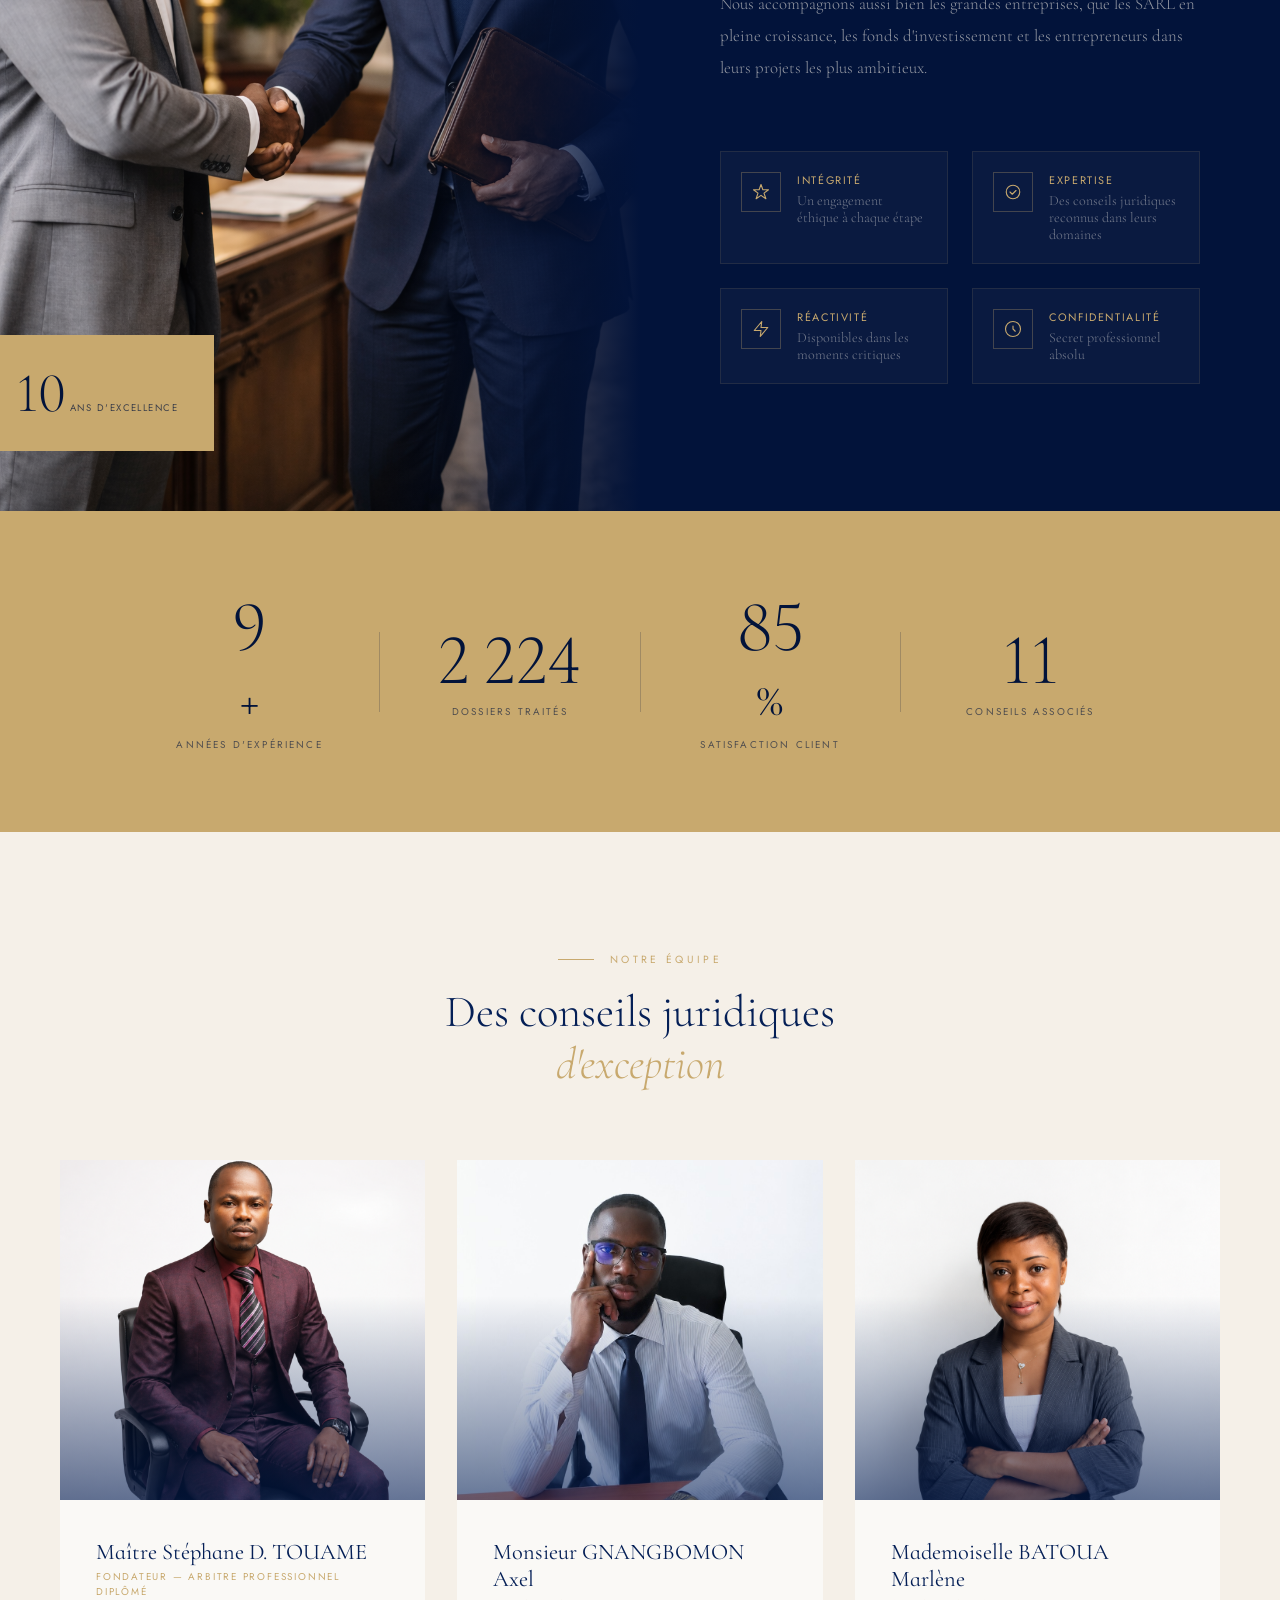
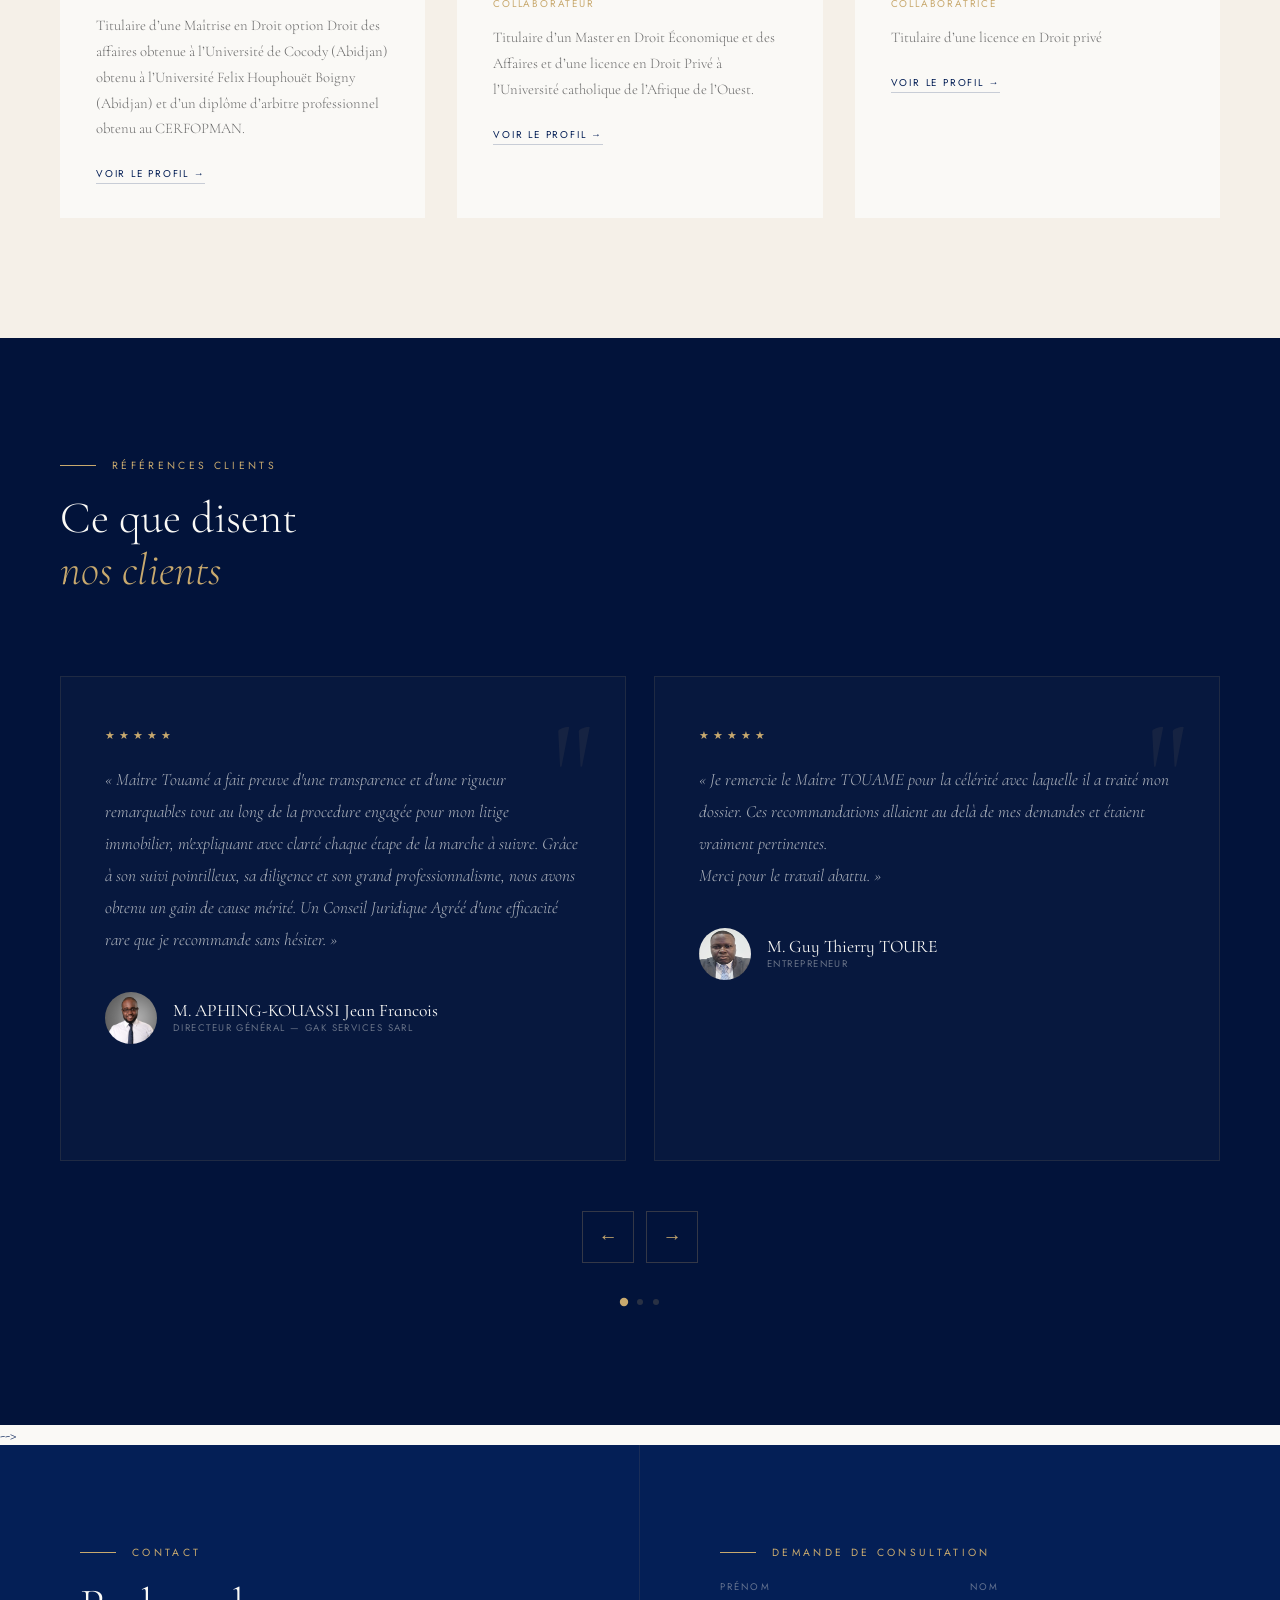
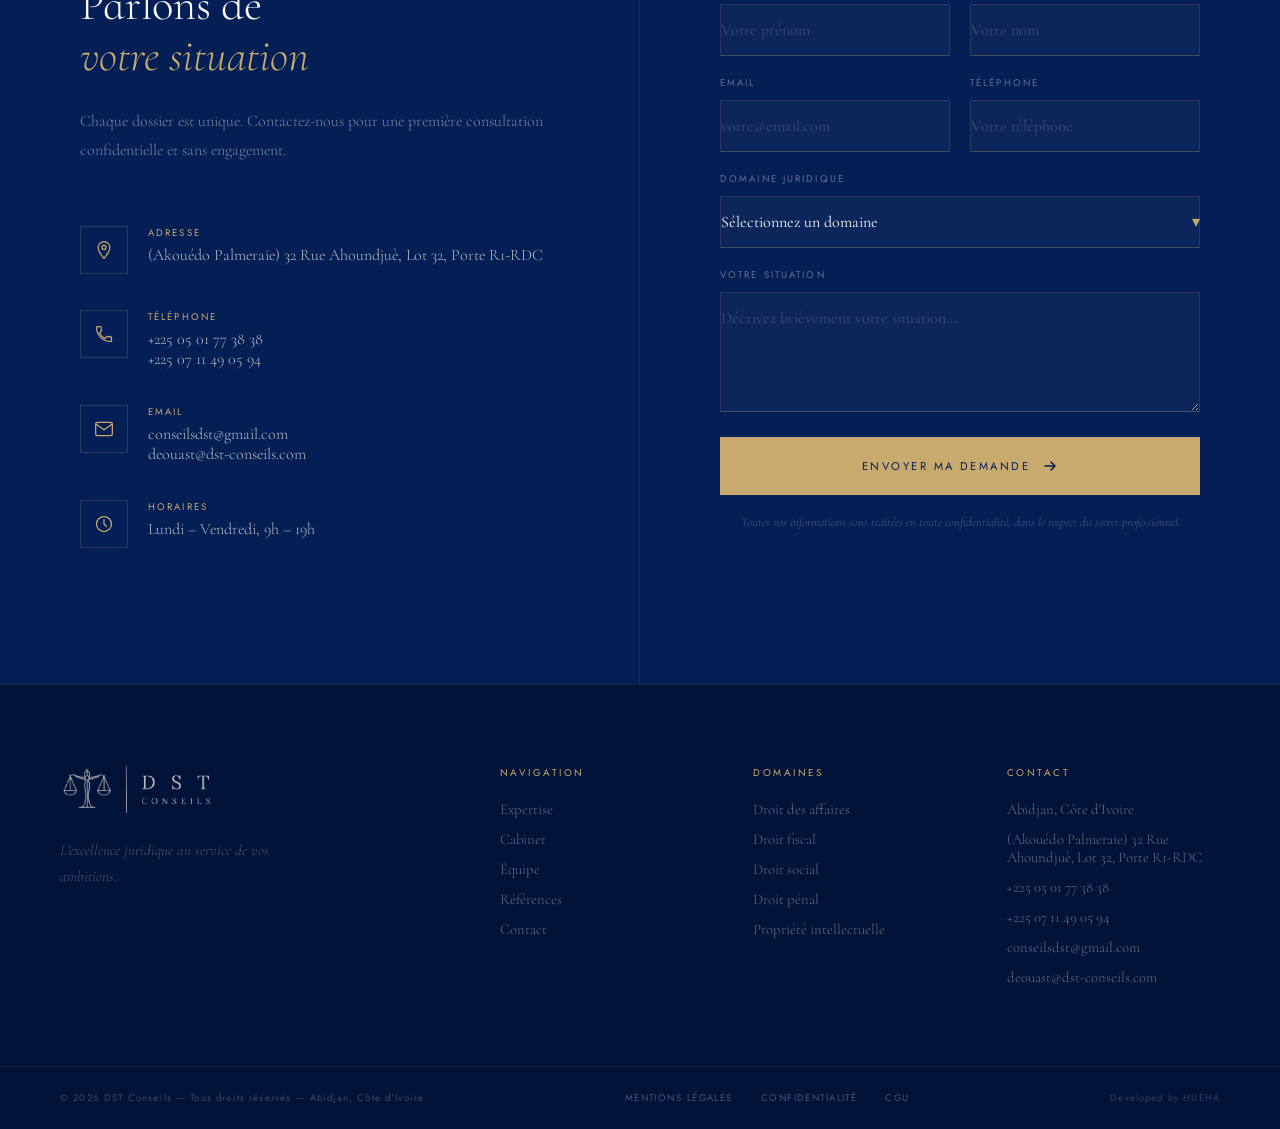
==== commit 6df0c3a9: "17 juillet 2026" ====
--- a/index.html
+++ b/index.html
@@ -526,12 +526,17 @@
         </div>
         <div class="temoignage">
           <div class="stars">★★★★★</div>
-          <p class="temoignage-text">« La qualité de l'accompagnement fiscal dans nos opérations d'optimisation m'a impressionné. Des conseils toujours pertinents, délivrés avec une grande pédagogie. »</p>
+          <p class="temoignage-text">« Bonjour Maître TOUAME,
+<br>
+Je tiens à vous remercier sincèrement pour votre disponibilité, votre professionnalisme et la qualité exceptionnelle de votre accompagnement tout au long de cette procédure. Votre expertise a largement contribué à l'issue favorable de notre dossier, et j'ai particulièrement apprécié votre écoute ainsi que votre engagement. Recevez toute ma gratitude, dans l'espoir d'une exécution rapide de la décision de justice.
+<br>
+Bien cordialement.
+ »</p>
           <div class="temoignage-author">
-            <div class="author-avatar">TR</div>
+            <img class="author-avatar" src="img/emi.png">
             <div>
-              <div class="author-name">Thomas Renard</div>
-              <div class="author-title">Entrepreneur &amp; Investisseur</div>
+              <div class="author-name">KOFFI Amoin Émilienne</div>
+              <div class="author-title"></div>
             </div>
           </div>
         </div>
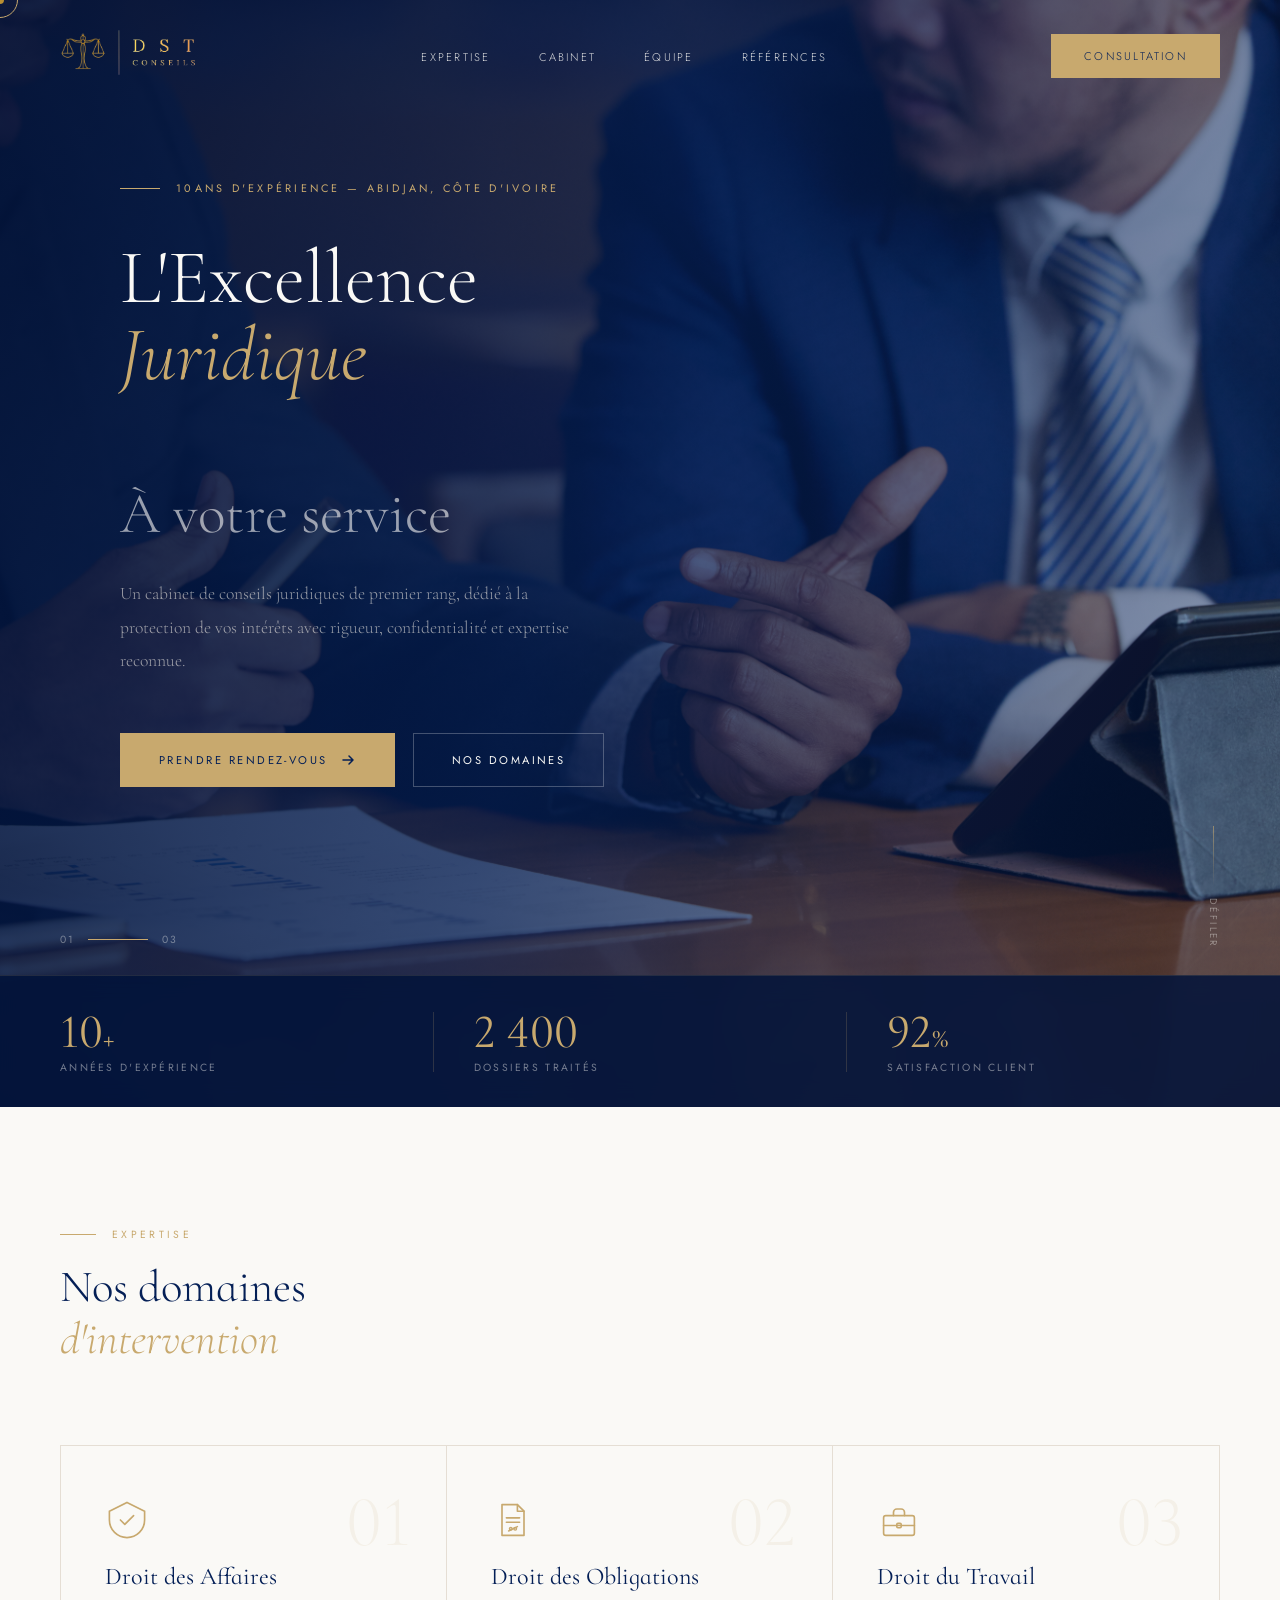
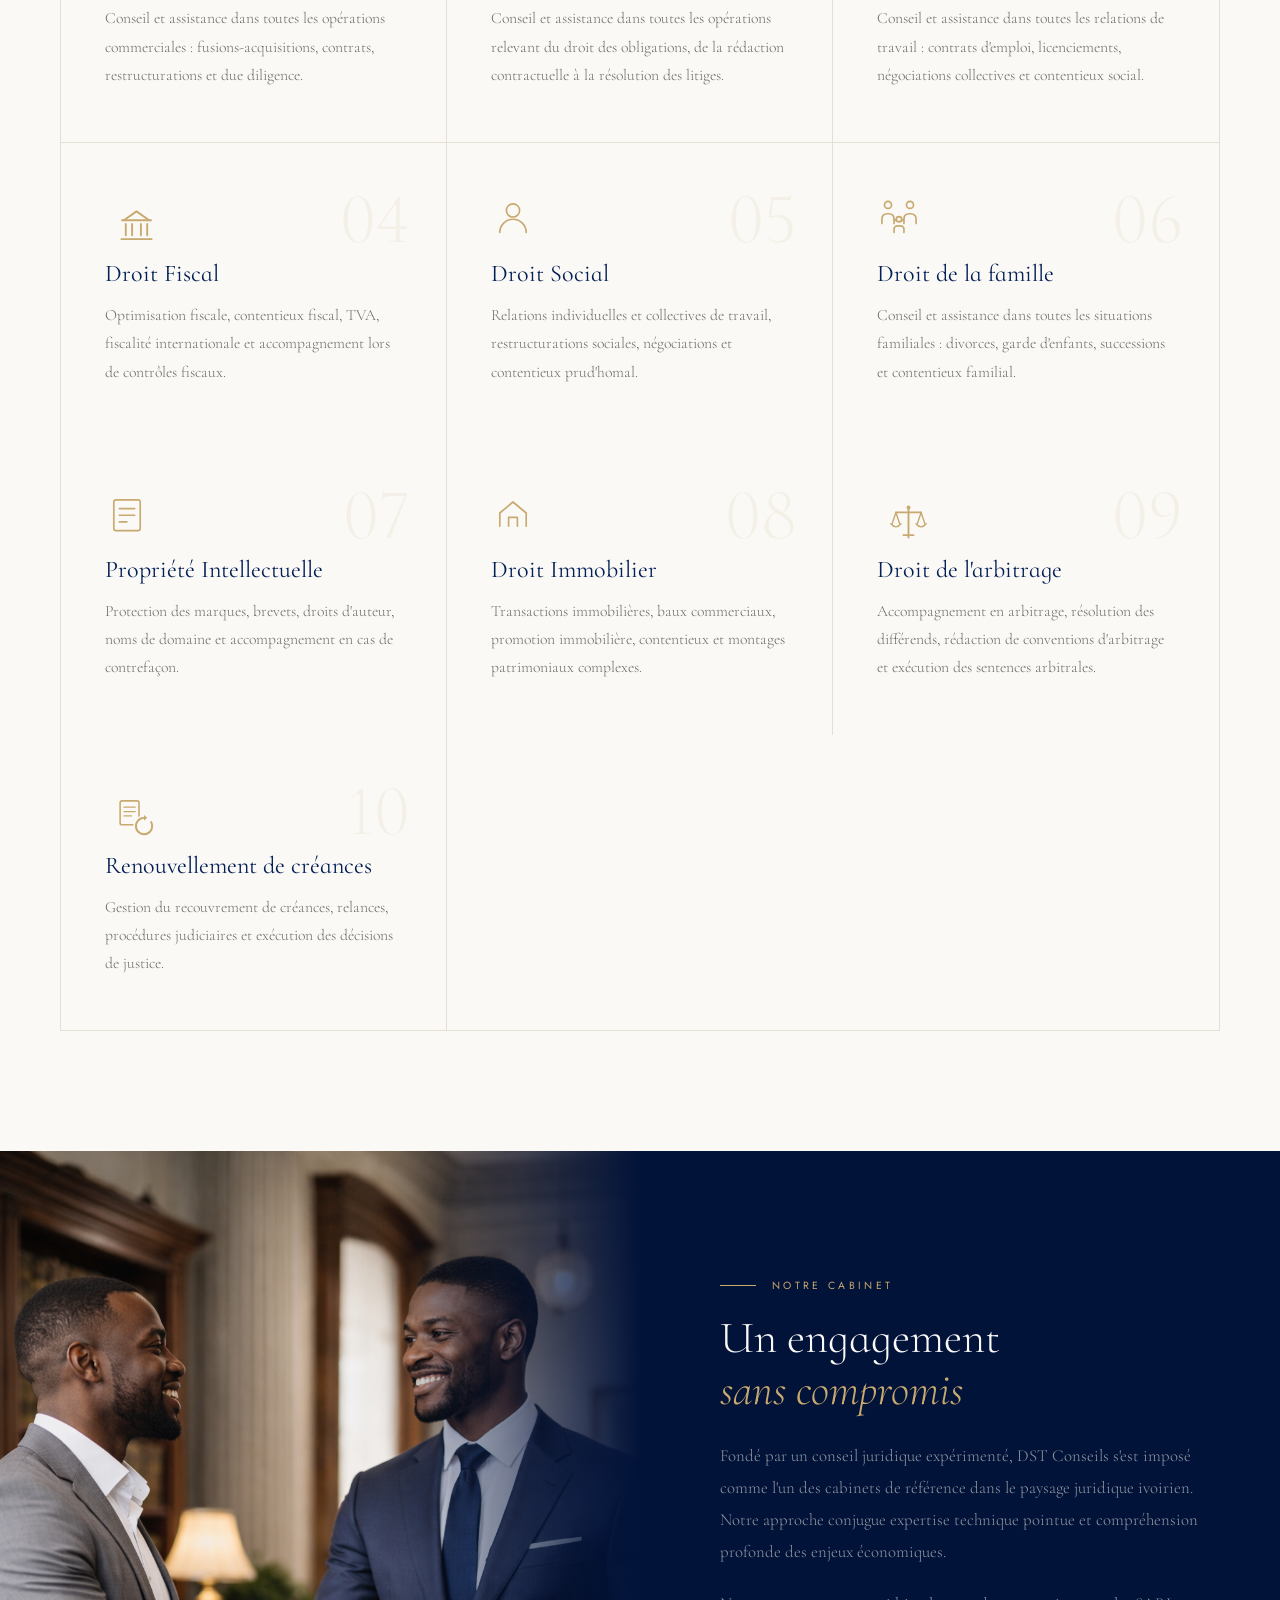
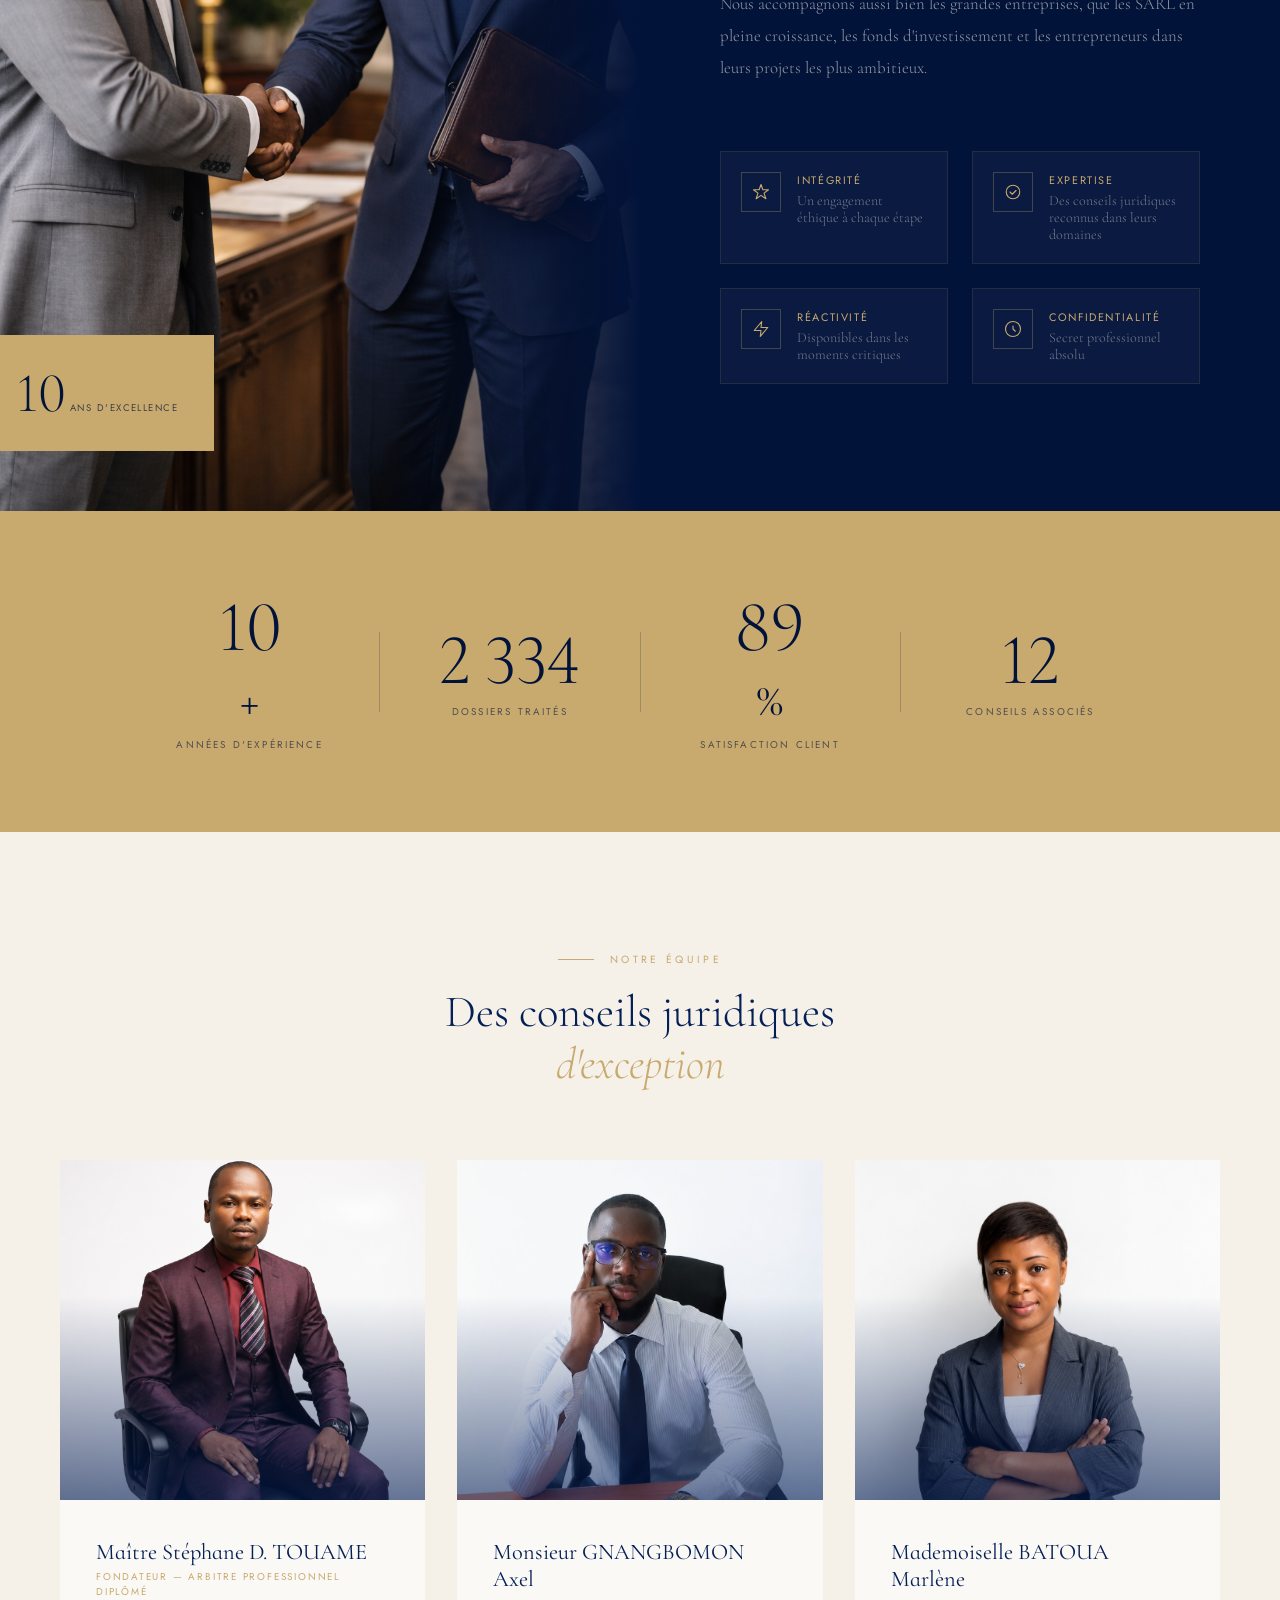
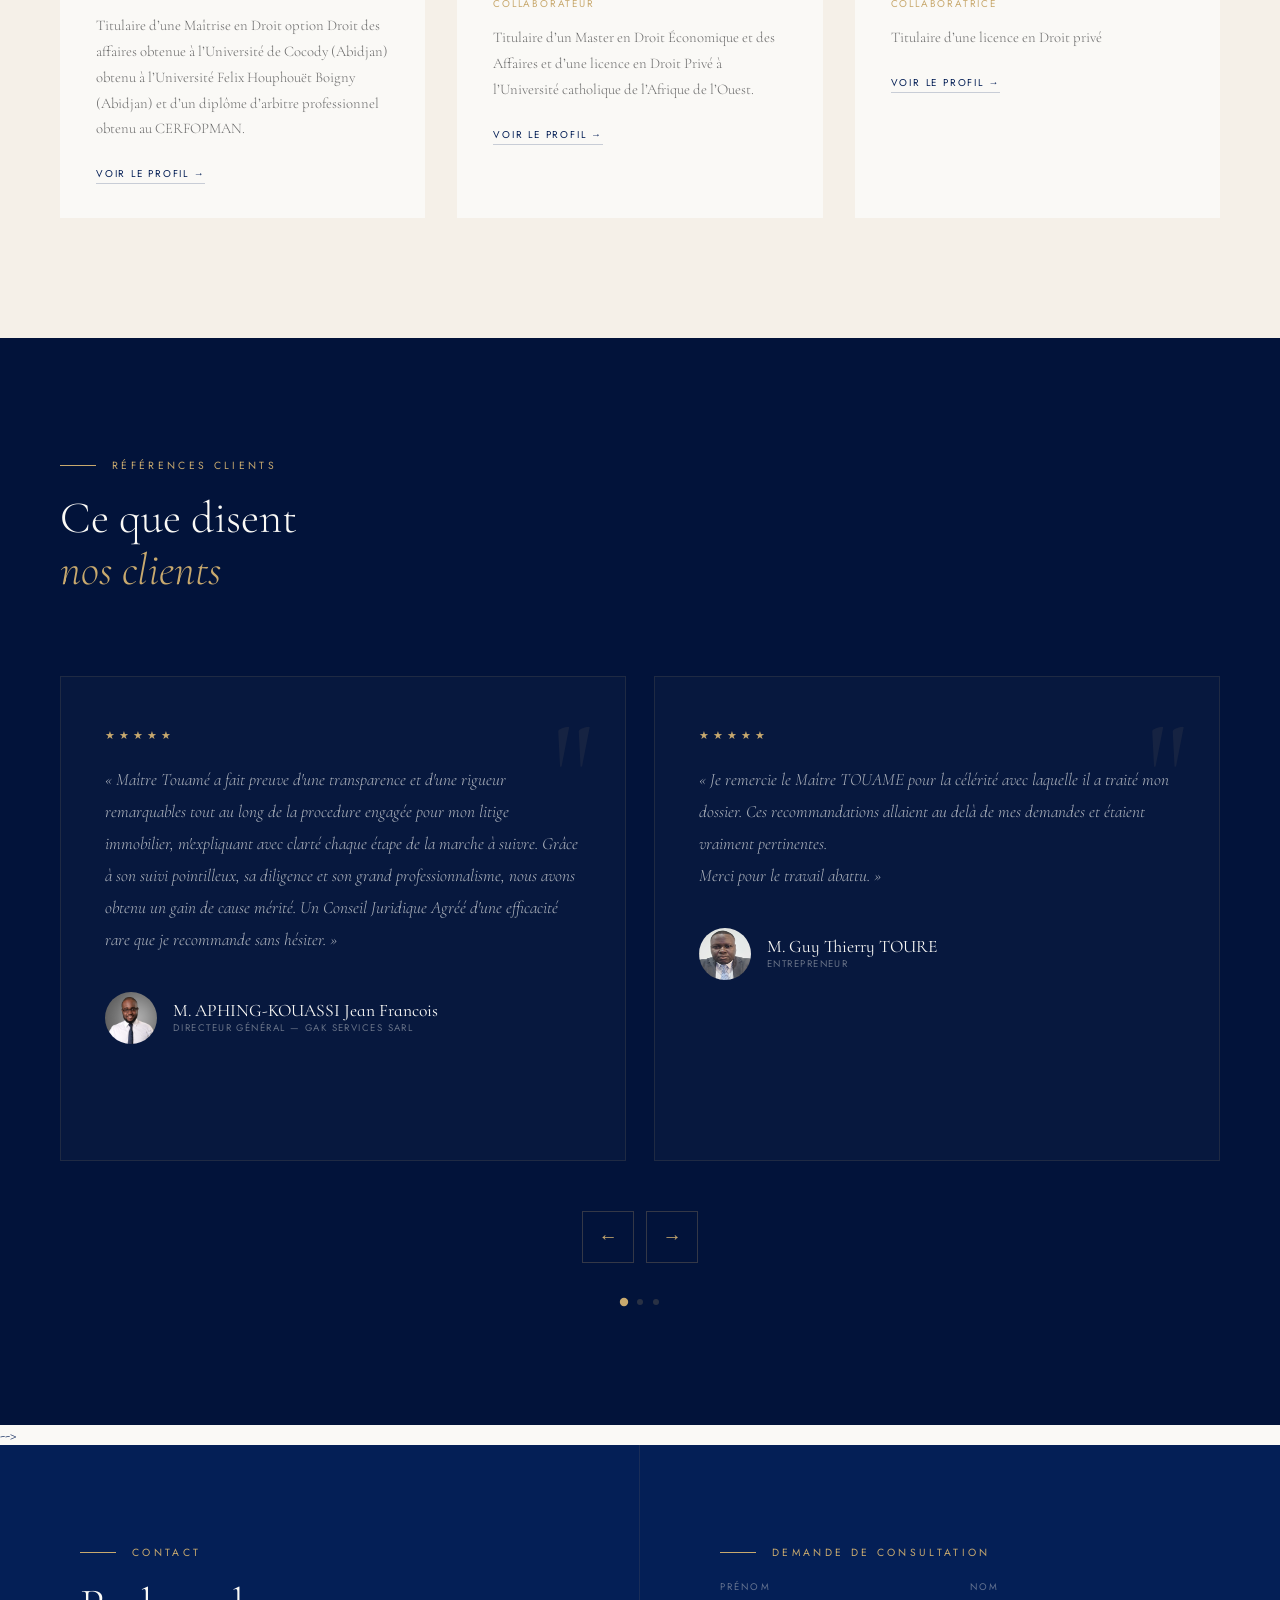
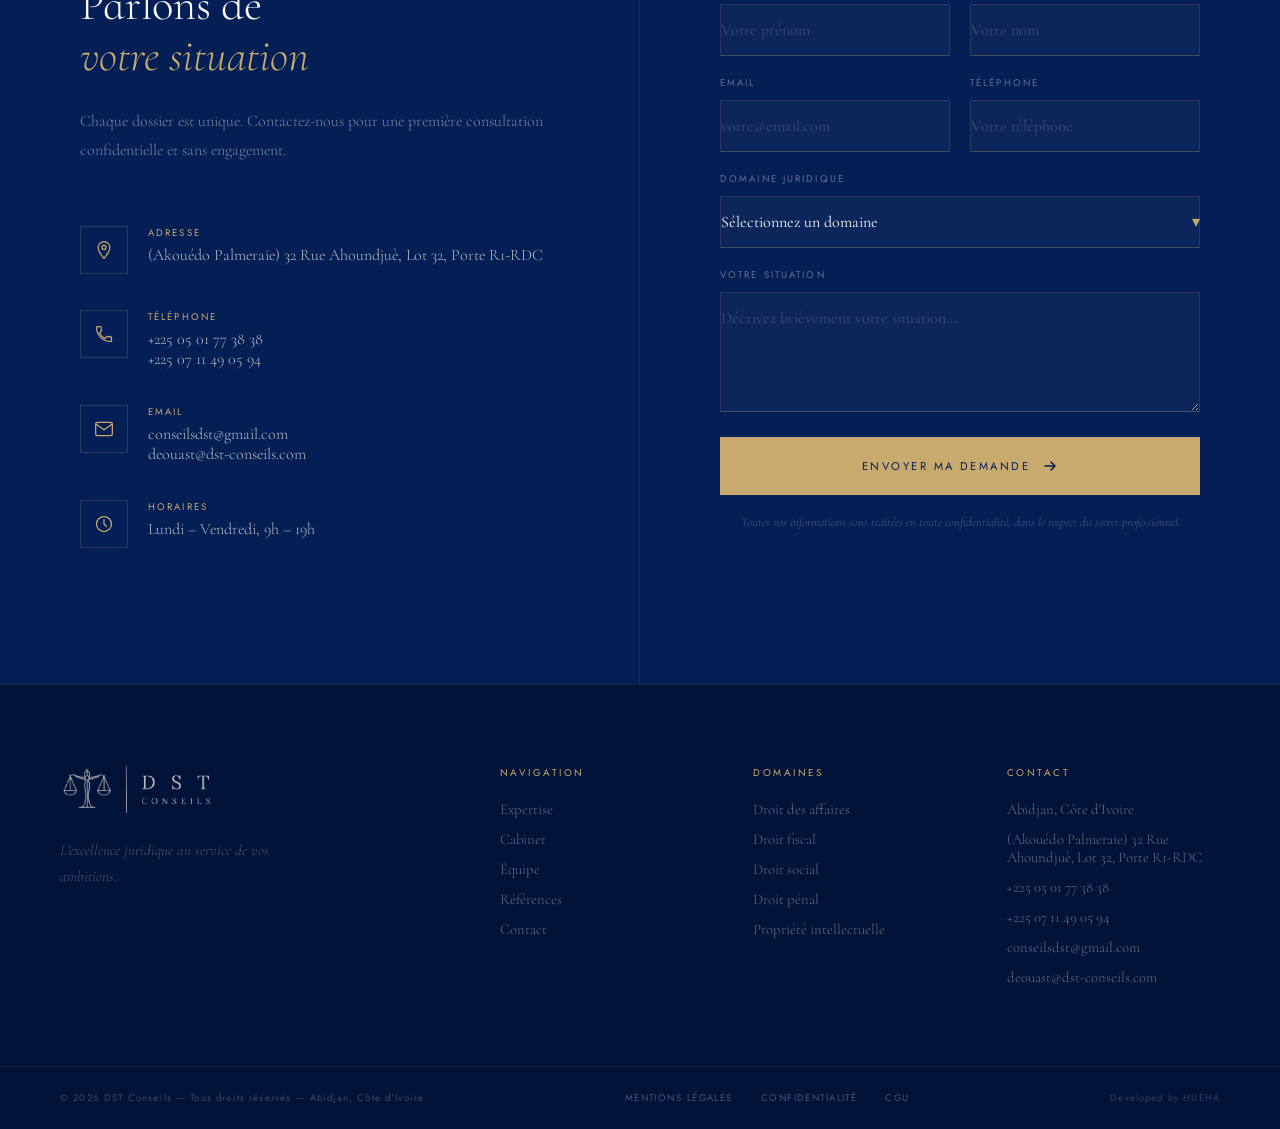
==== commit 6b1bd240: "17 juillet 2026" ====
--- a/index.html
+++ b/index.html
@@ -10,14 +10,14 @@
 
 <meta name="description" content="DST Conseils, cabinet de conseils juridiques à Abidjan. 10 ans d'expérience en droit des affaires, droit du travail et droit fiscal. Prenez rendez-vous.">
 <meta name="robots" content="index, follow">
-<link rel="canonical" href="https://www.dstconseils.ci/">
+<link rel="canonical" href="https://www.dst-conseils.com/">
  
 <!-- Open Graph / réseaux sociaux -->
 <meta property="og:type" content="website">
 <meta property="og:title" content="DST Conseils — Cabinet de Conseils Juridiques à Abidjan">
 <meta property="og:description" content="Cabinet de conseils juridiques à Abidjan, Côte d'Ivoire. Droit des affaires, droit du travail, droit fiscal, droit de la famille, droit du sport, renouvellement de créances, droit de l'arbitrage. 10 ans d'expérience à votre service.">
-<meta property="og:image" content="https://www.dstconseils.ci/img/logo.png">
-<meta property="og:url" content="https://www.dstconseils.ci/">
+<meta property="og:image" content="https://www.dst-conseils.com/img/logo.png">
+<meta property="og:url" content="https://www.dst-conseils.com/">
 <meta property="og:locale" content="fr_CI">
 <meta property="og:site_name" content="DST Conseils">
  
@@ -25,7 +25,7 @@
 <meta name="twitter:card" content="summary_large_image">
 <meta name="twitter:title" content="DST Conseils — Cabinet de Conseils Juridiques à Abidjan">
 <meta name="twitter:description" content="Cabinet de conseils juridiques à Abidjan, Côte d'Ivoire. 10 ans d'expérience à votre service.">
-<meta name="twitter:image" content="https://www.dstconseils.ci/img/logo.png">
+<meta name="twitter:image" content="https://www.dst-conseils.com/img/logo.png">
  
 <link rel="stylesheet" href="mod.css">
 <link rel="shortcut icon" href="logobleu.png" type="image/x-icon">
@@ -42,8 +42,8 @@
   "@context": "https://schema.org",
   "@type": "LegalService",
   "name": "DST Conseils",
-  "image": "https://www.dstconseils.ci/img/logo.png",
-  "url": "https://www.dstconseils.ci/",
+  "image": "https://www.dst-conseils.com/img/logo.png",
+  "url": "https://www.dst-conseils.com/",
   "description": "Cabinet de conseils juridiques à Abidjan, Côte d'Ivoire, spécialisé en droit des affaires, droit du travail, droit fiscal, droit social, droit de la famille et propriété intellectuelle.",
   "address": {
     "@type": "PostalAddress",
@@ -111,6 +111,7 @@
   <div class="mobile-footer-info">
     <span>+225 05 01 77 38 38 <br> +225 07 11 49 05 94</span>
     <span>conseilsdst@gmail.com</span>
+    <span>deouast@dst-conseils.com</span>
   </div>
 </div>
 <div class="mobile-overlay" id="mobileOverlay" style="display:none"></div>
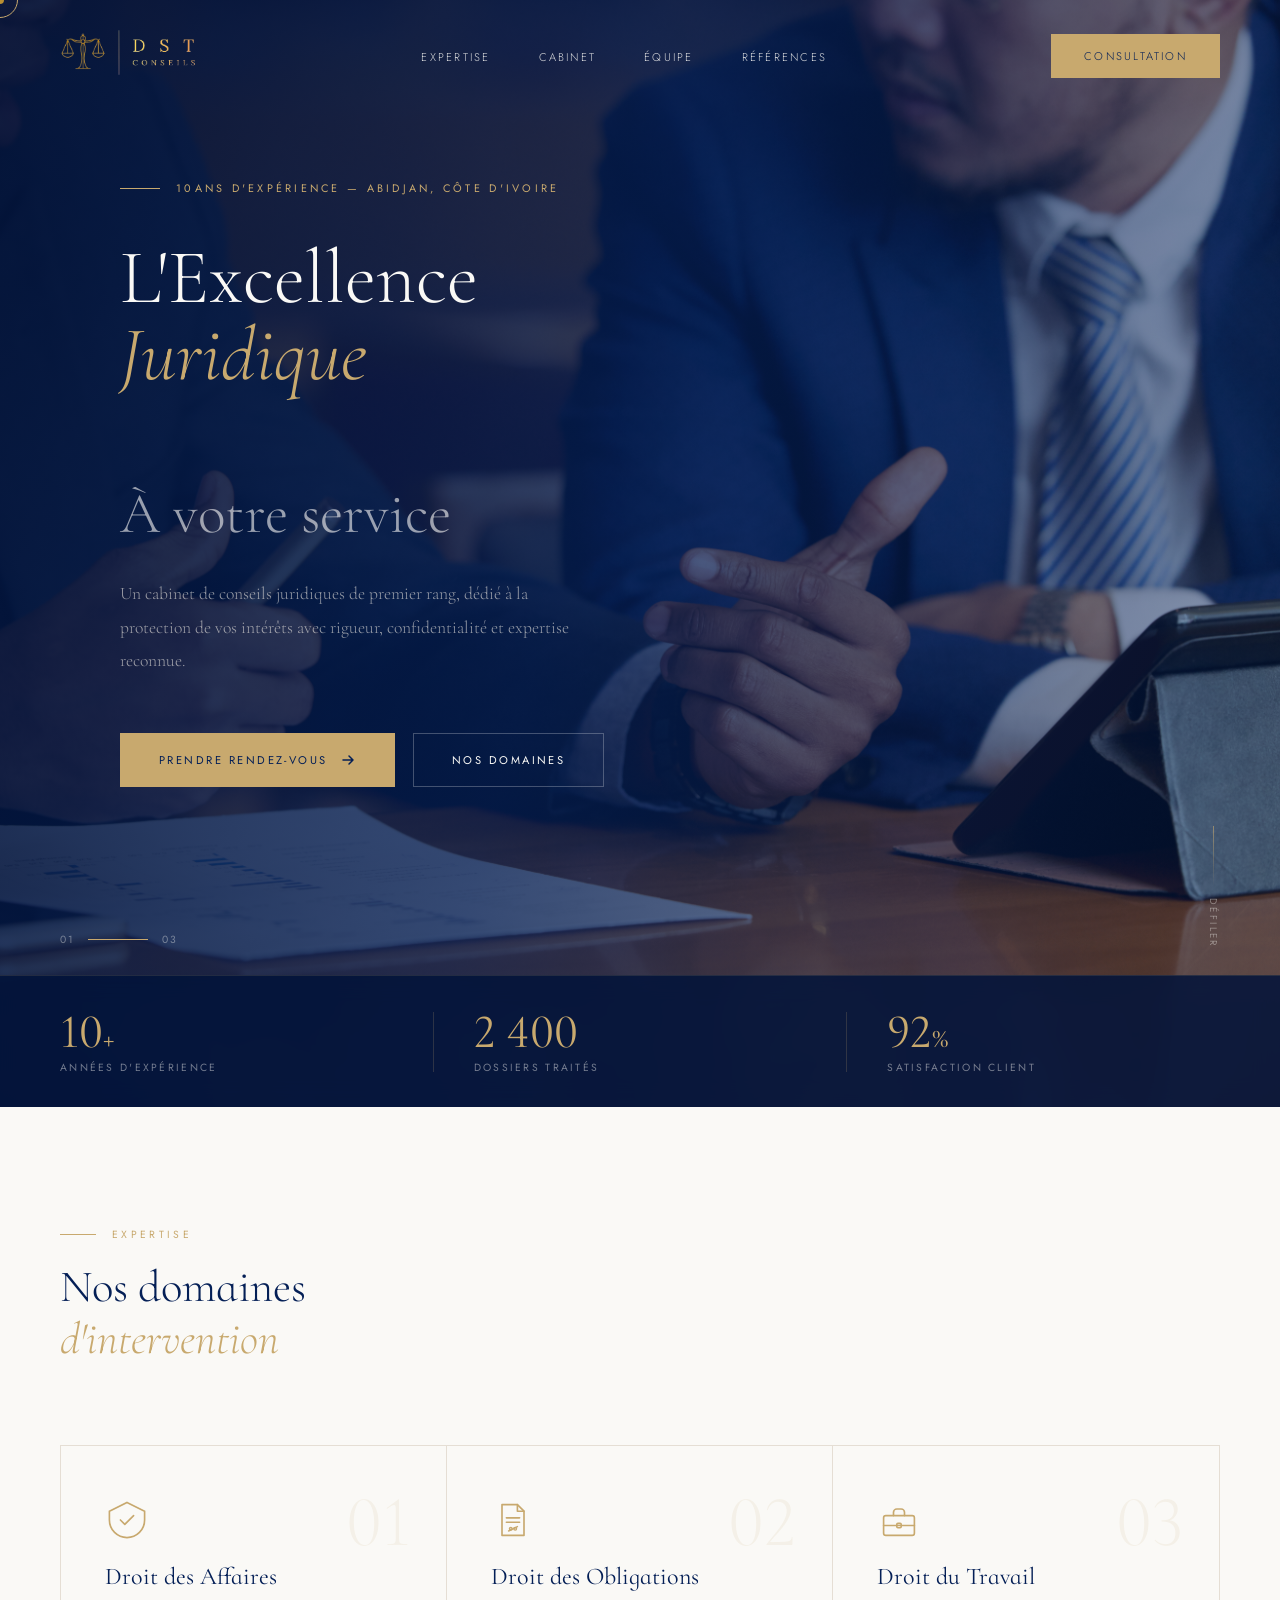
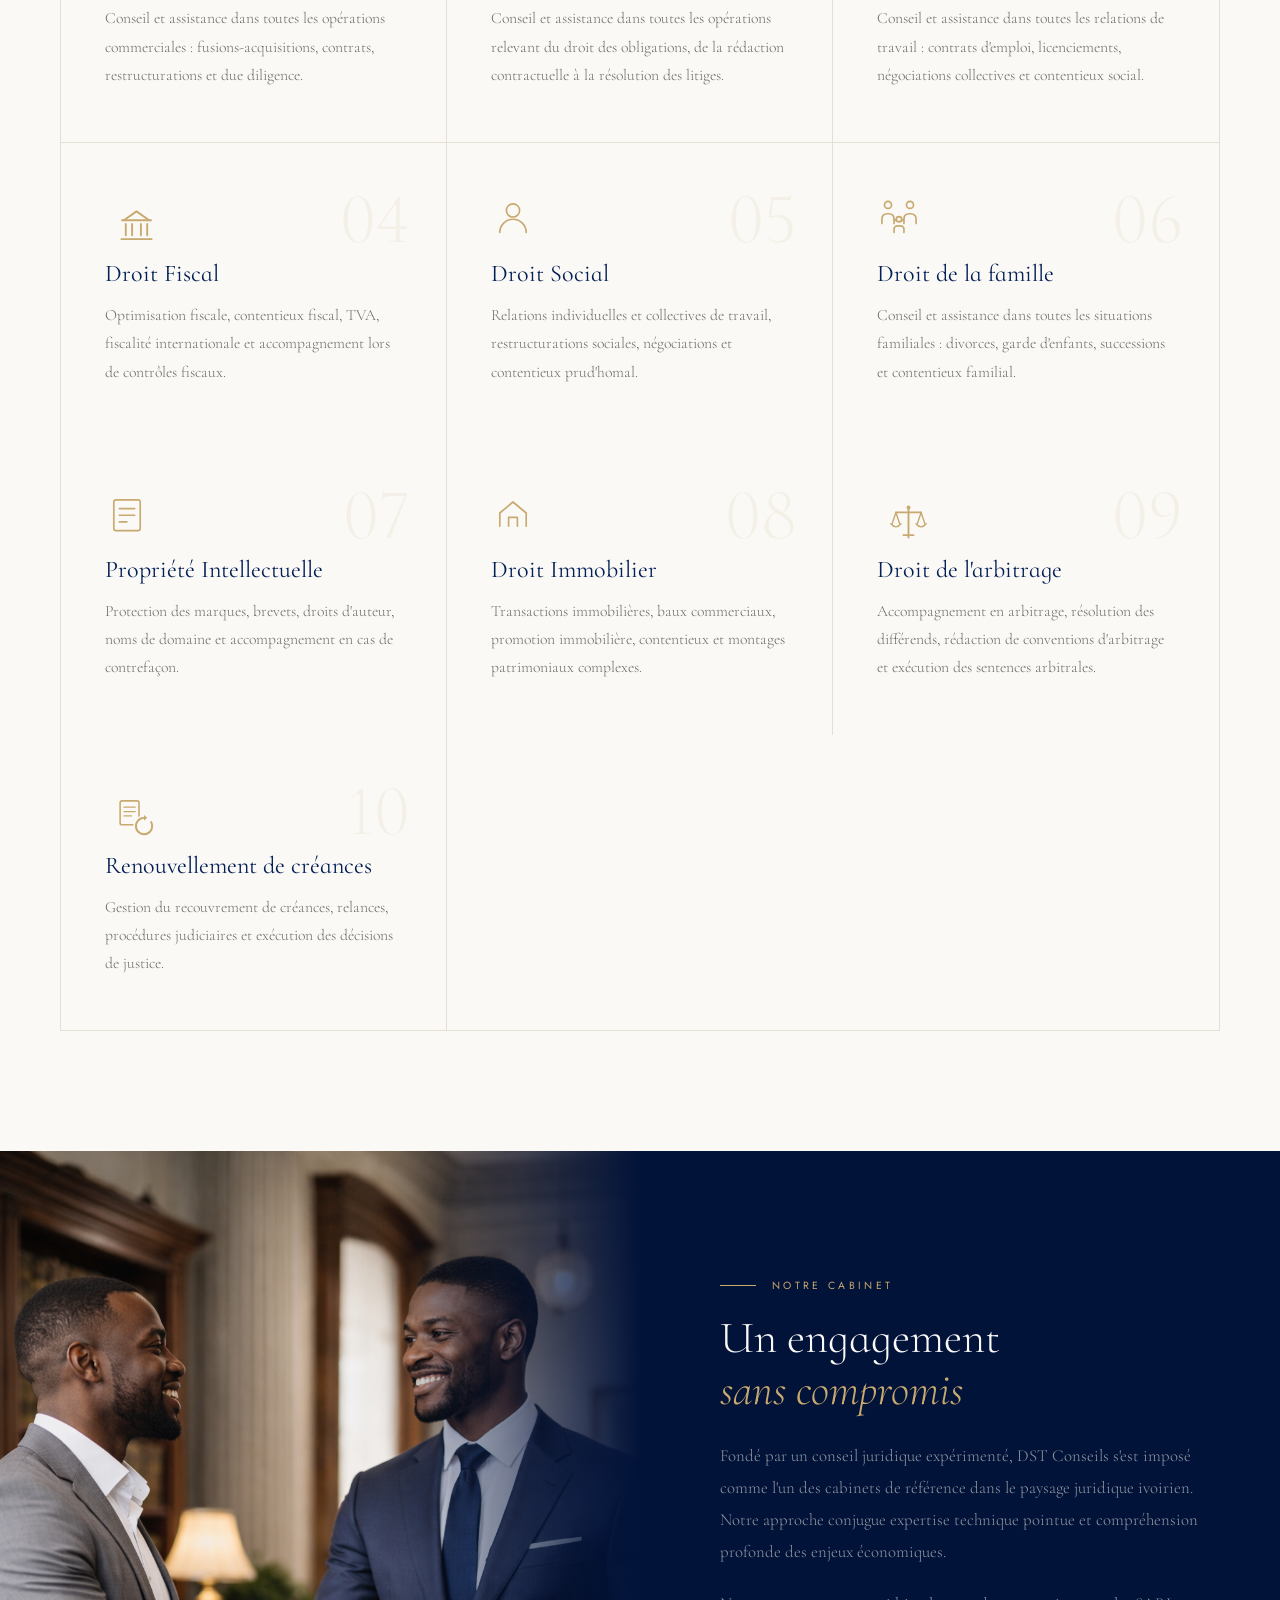
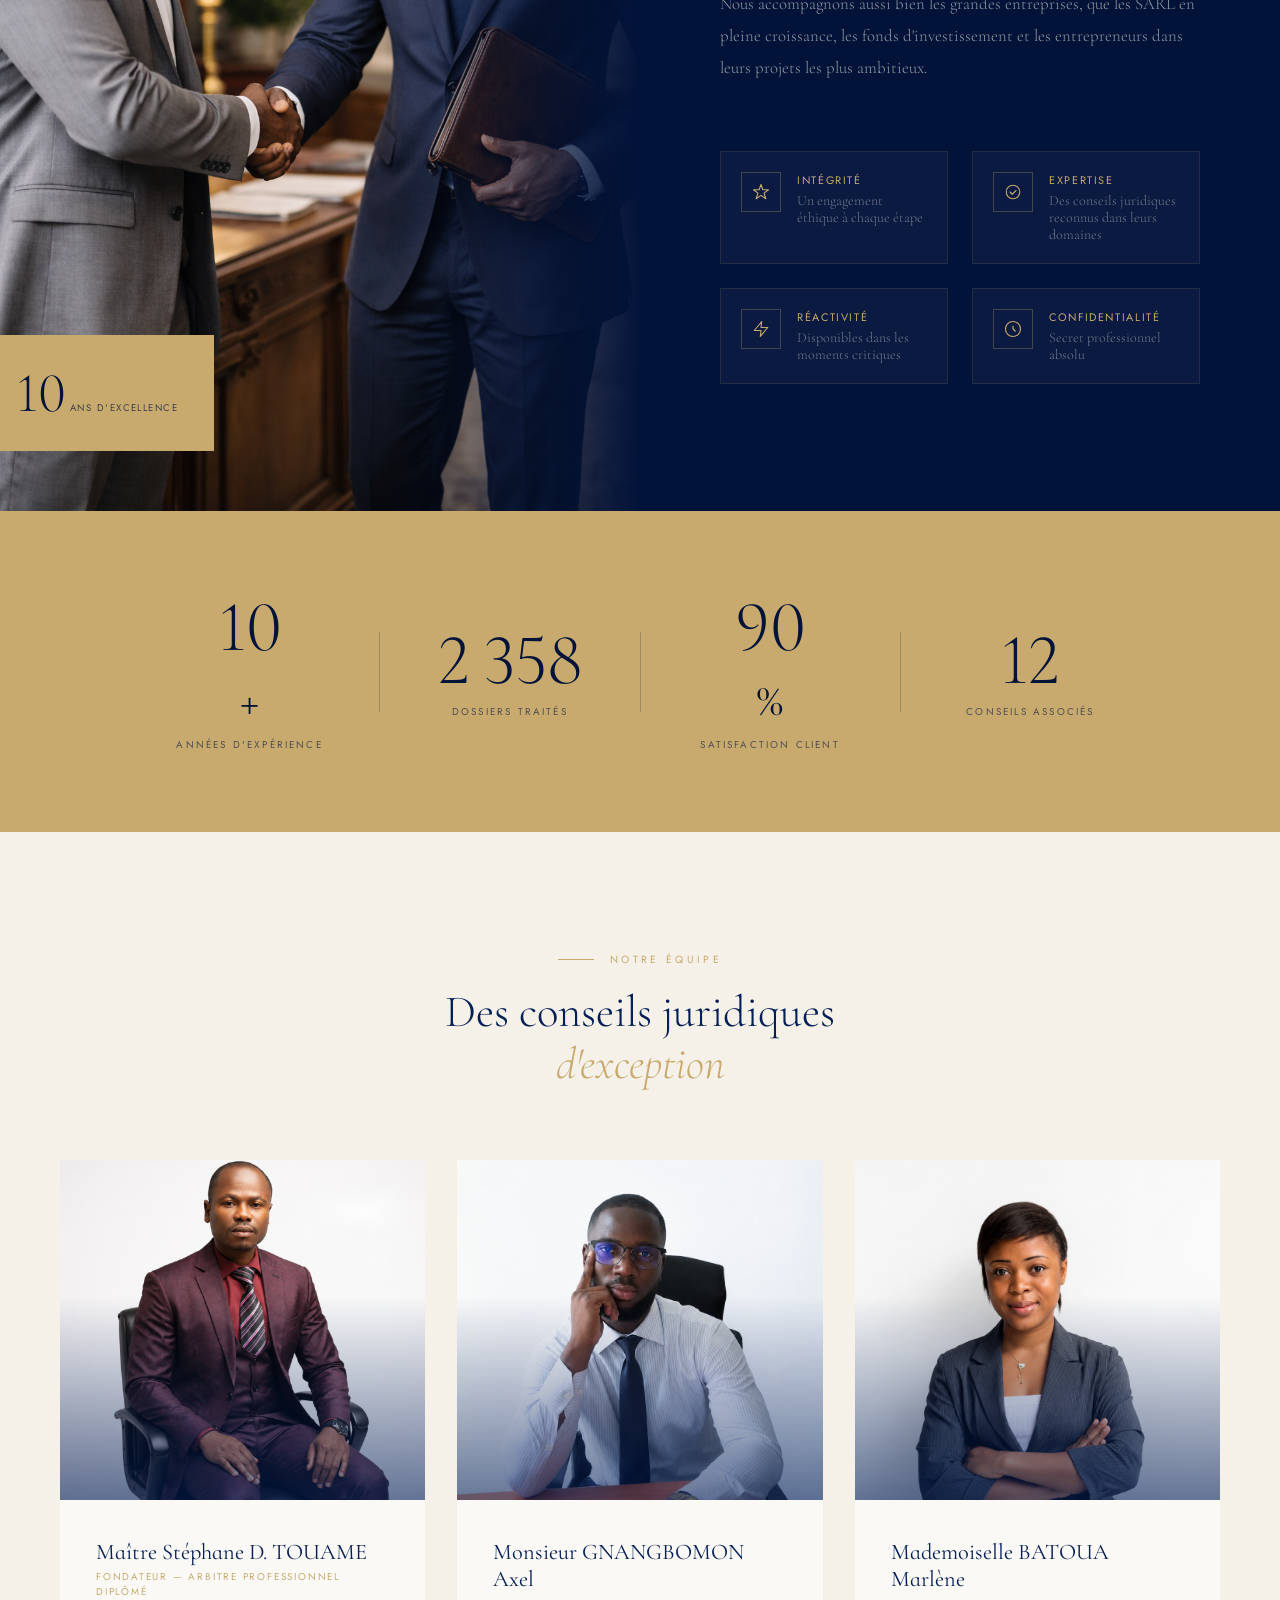
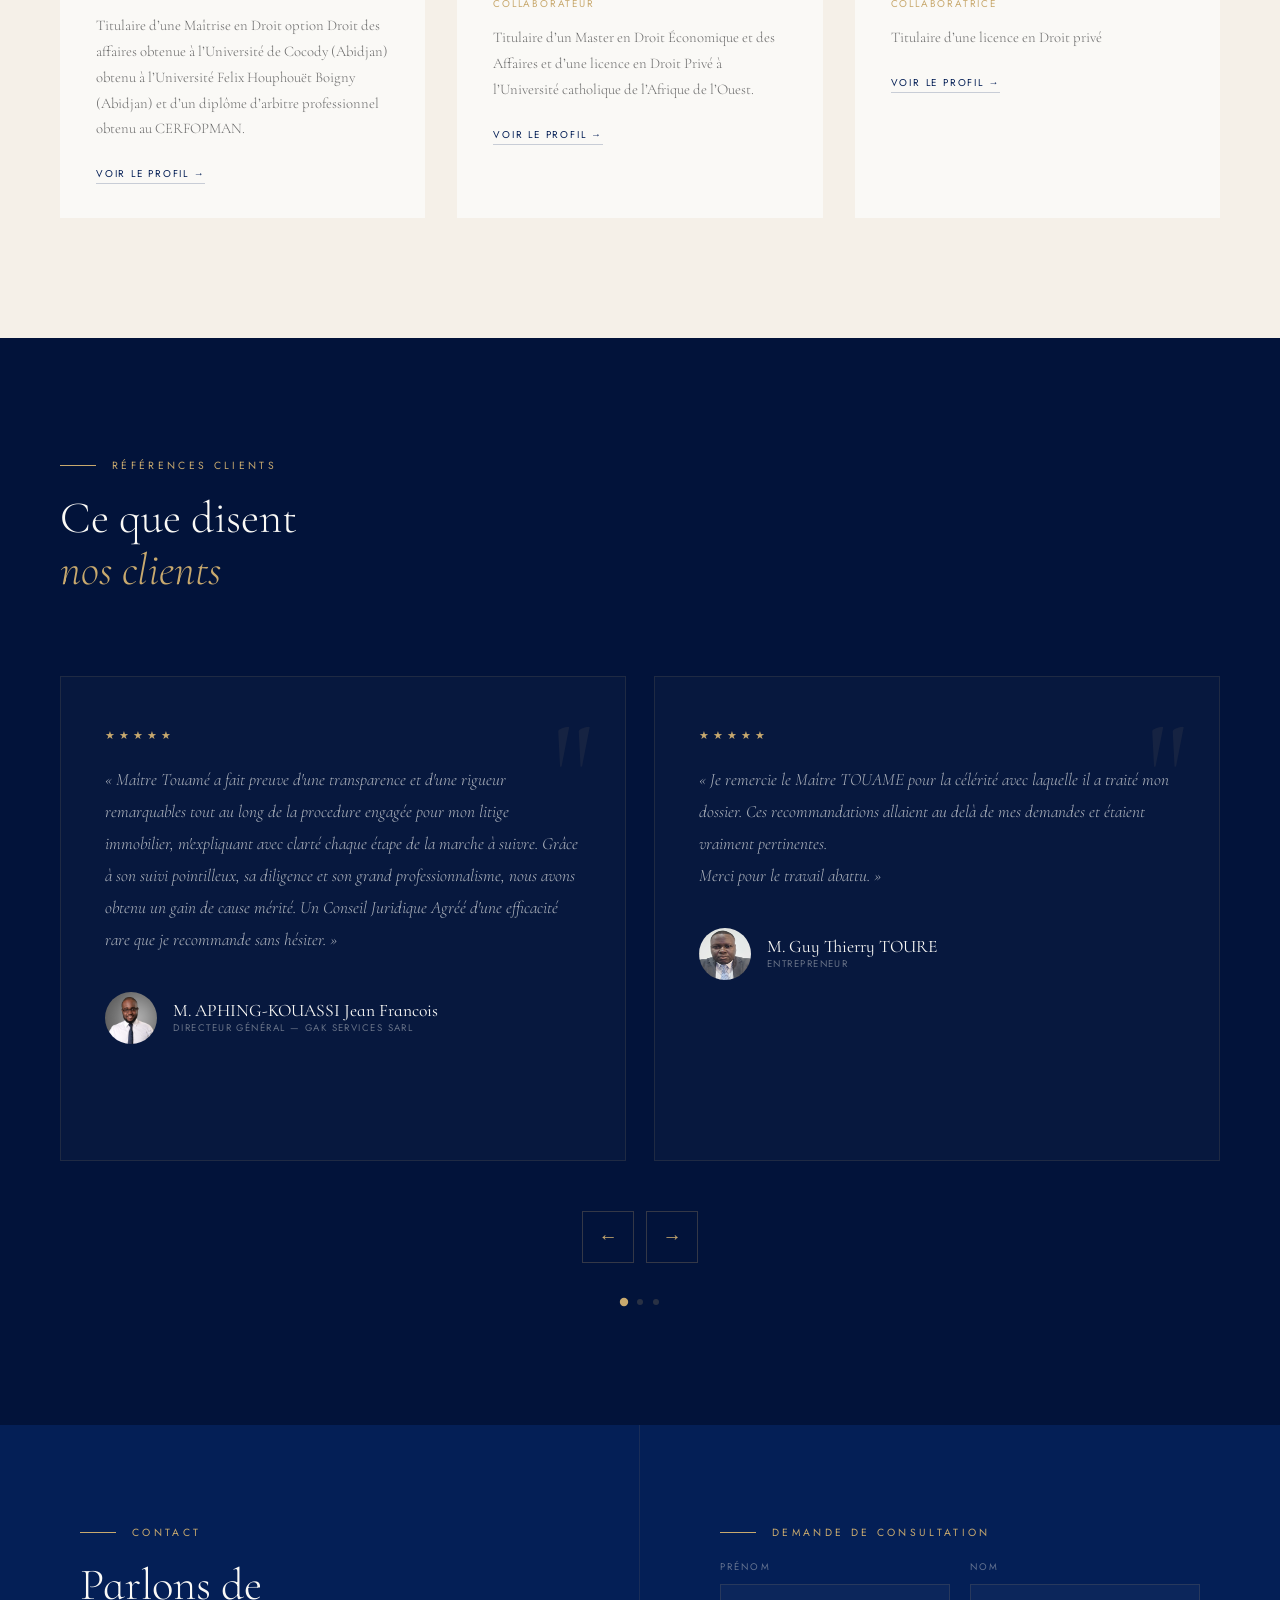
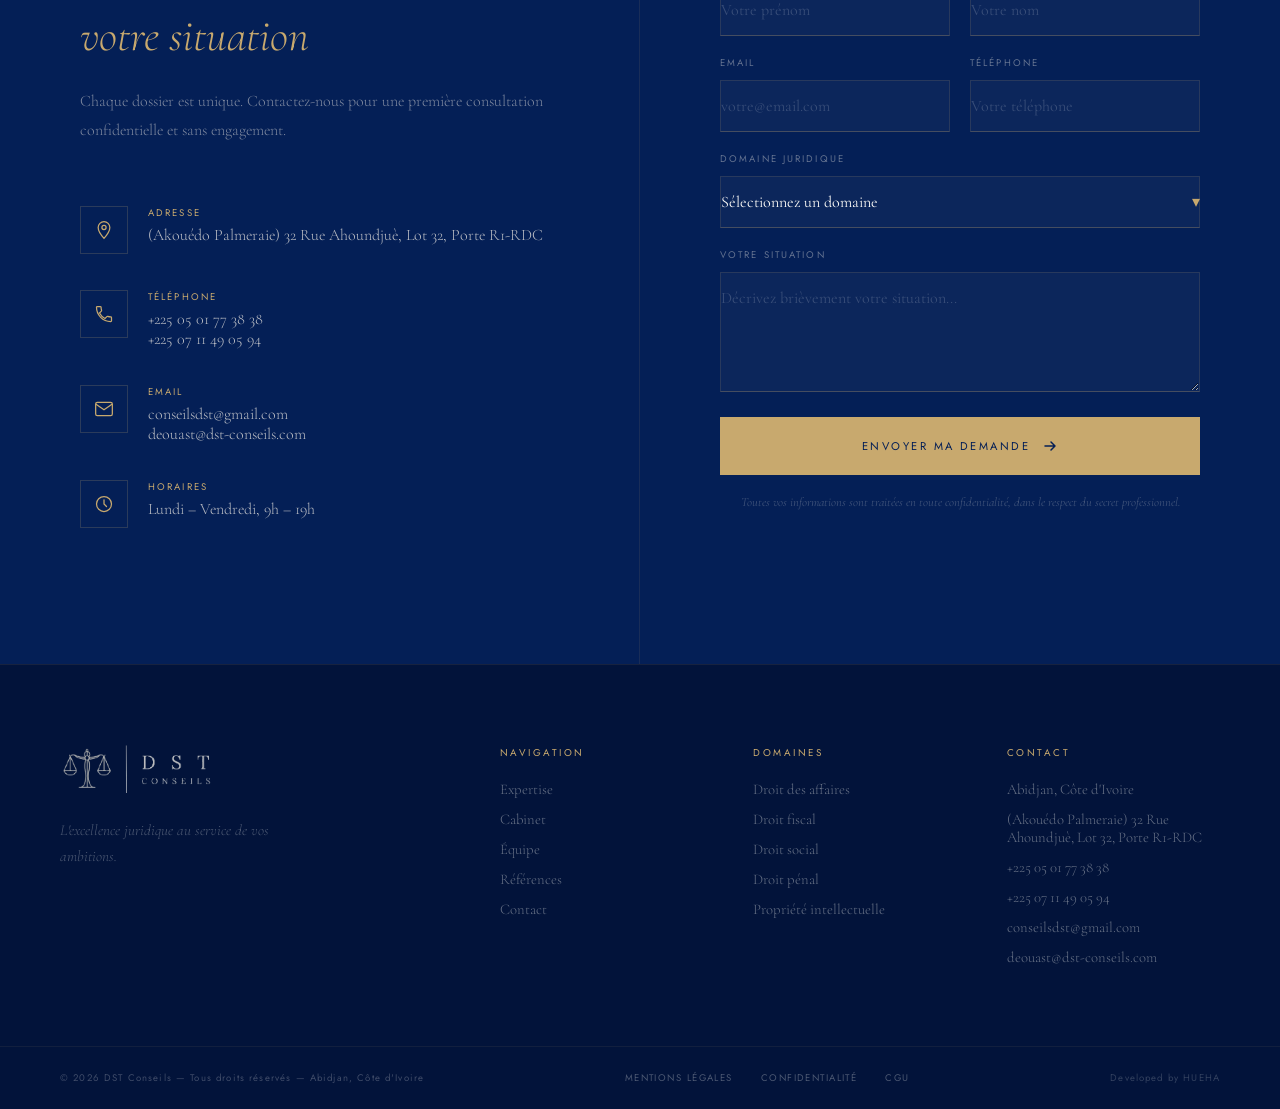
==== commit e9ef284c: "Lundi 28 septembre" ====
--- a/index.html
+++ b/index.html
@@ -619,10 +619,10 @@
 
       <div class="sponsors-fade sponsors-fade--right" aria-hidden="true"></div>
 
-    </div><!-- /sponsors-belt -->
-
-  </div>
-</section> -->
+    </div> <!-- /sponsors-belt -->
+
+  </div>
+</section>
 
 <!-- CONTACT -->
 <section id="contact">
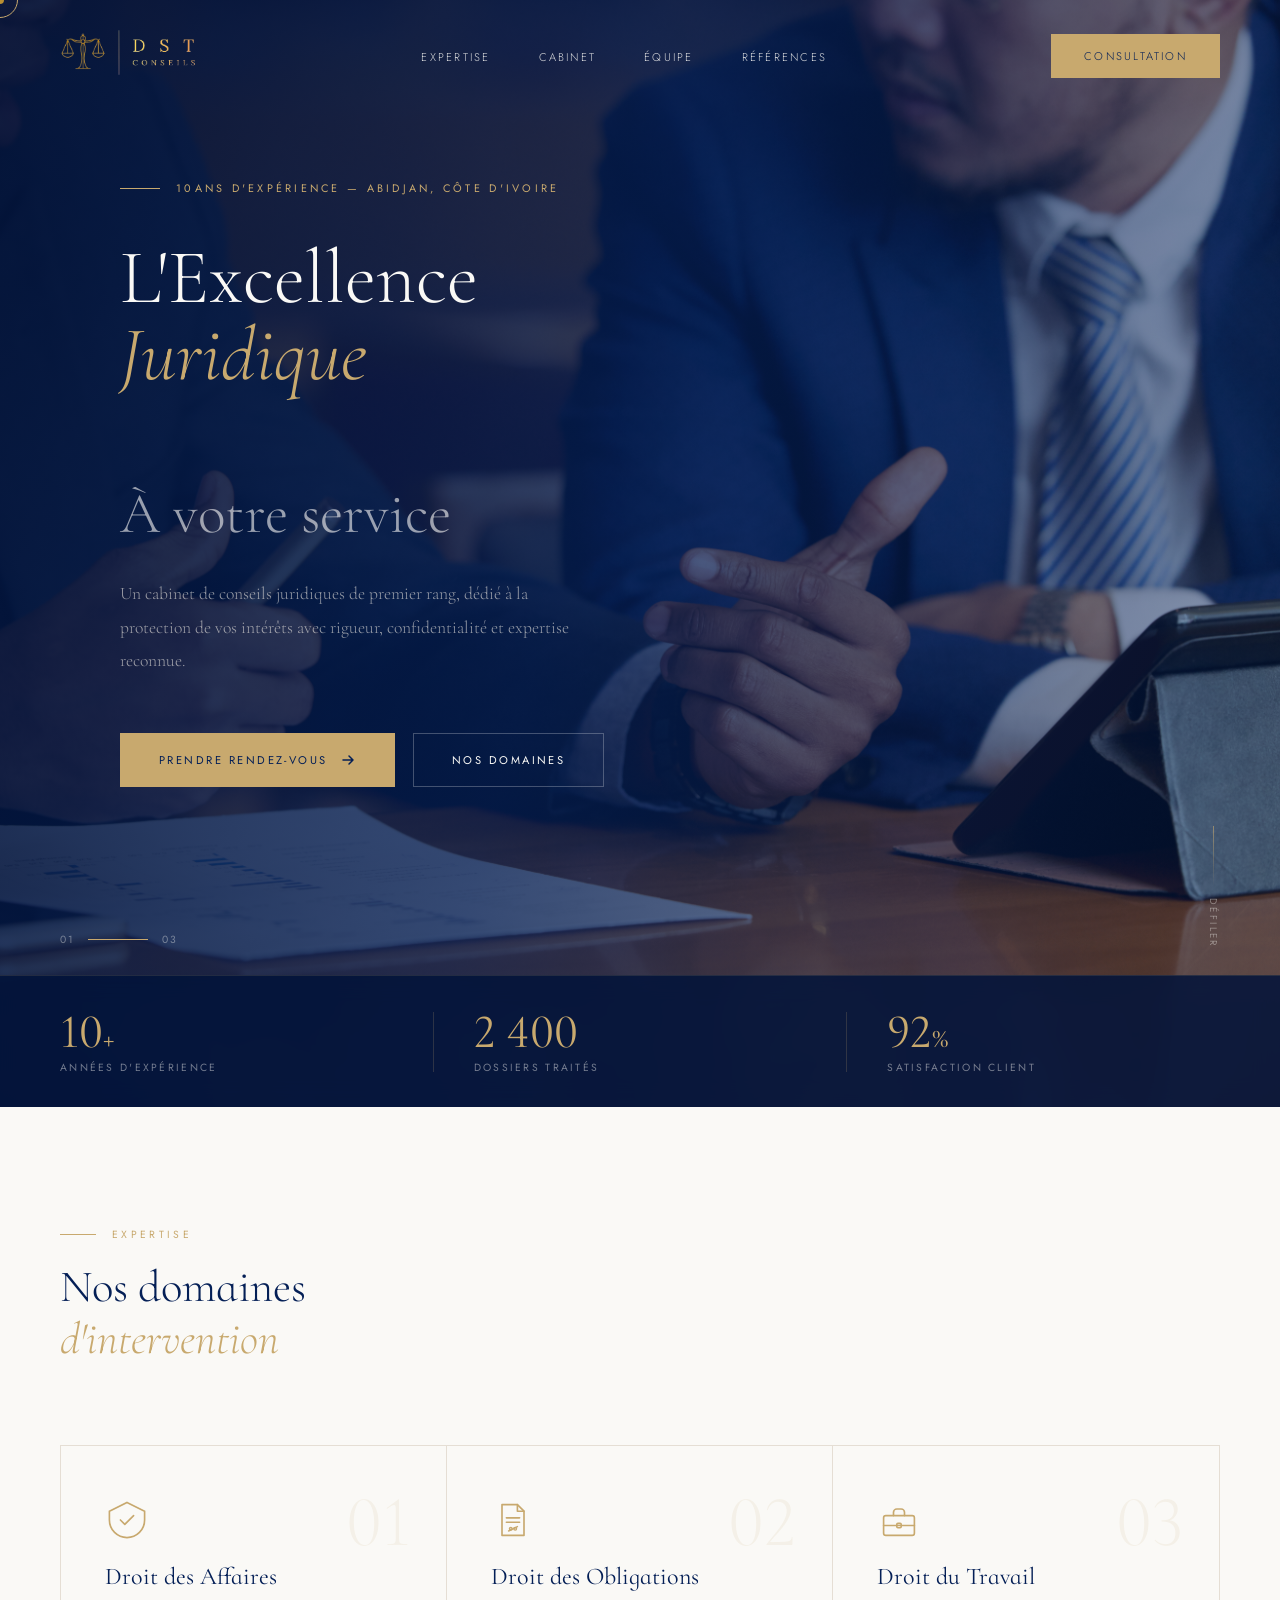
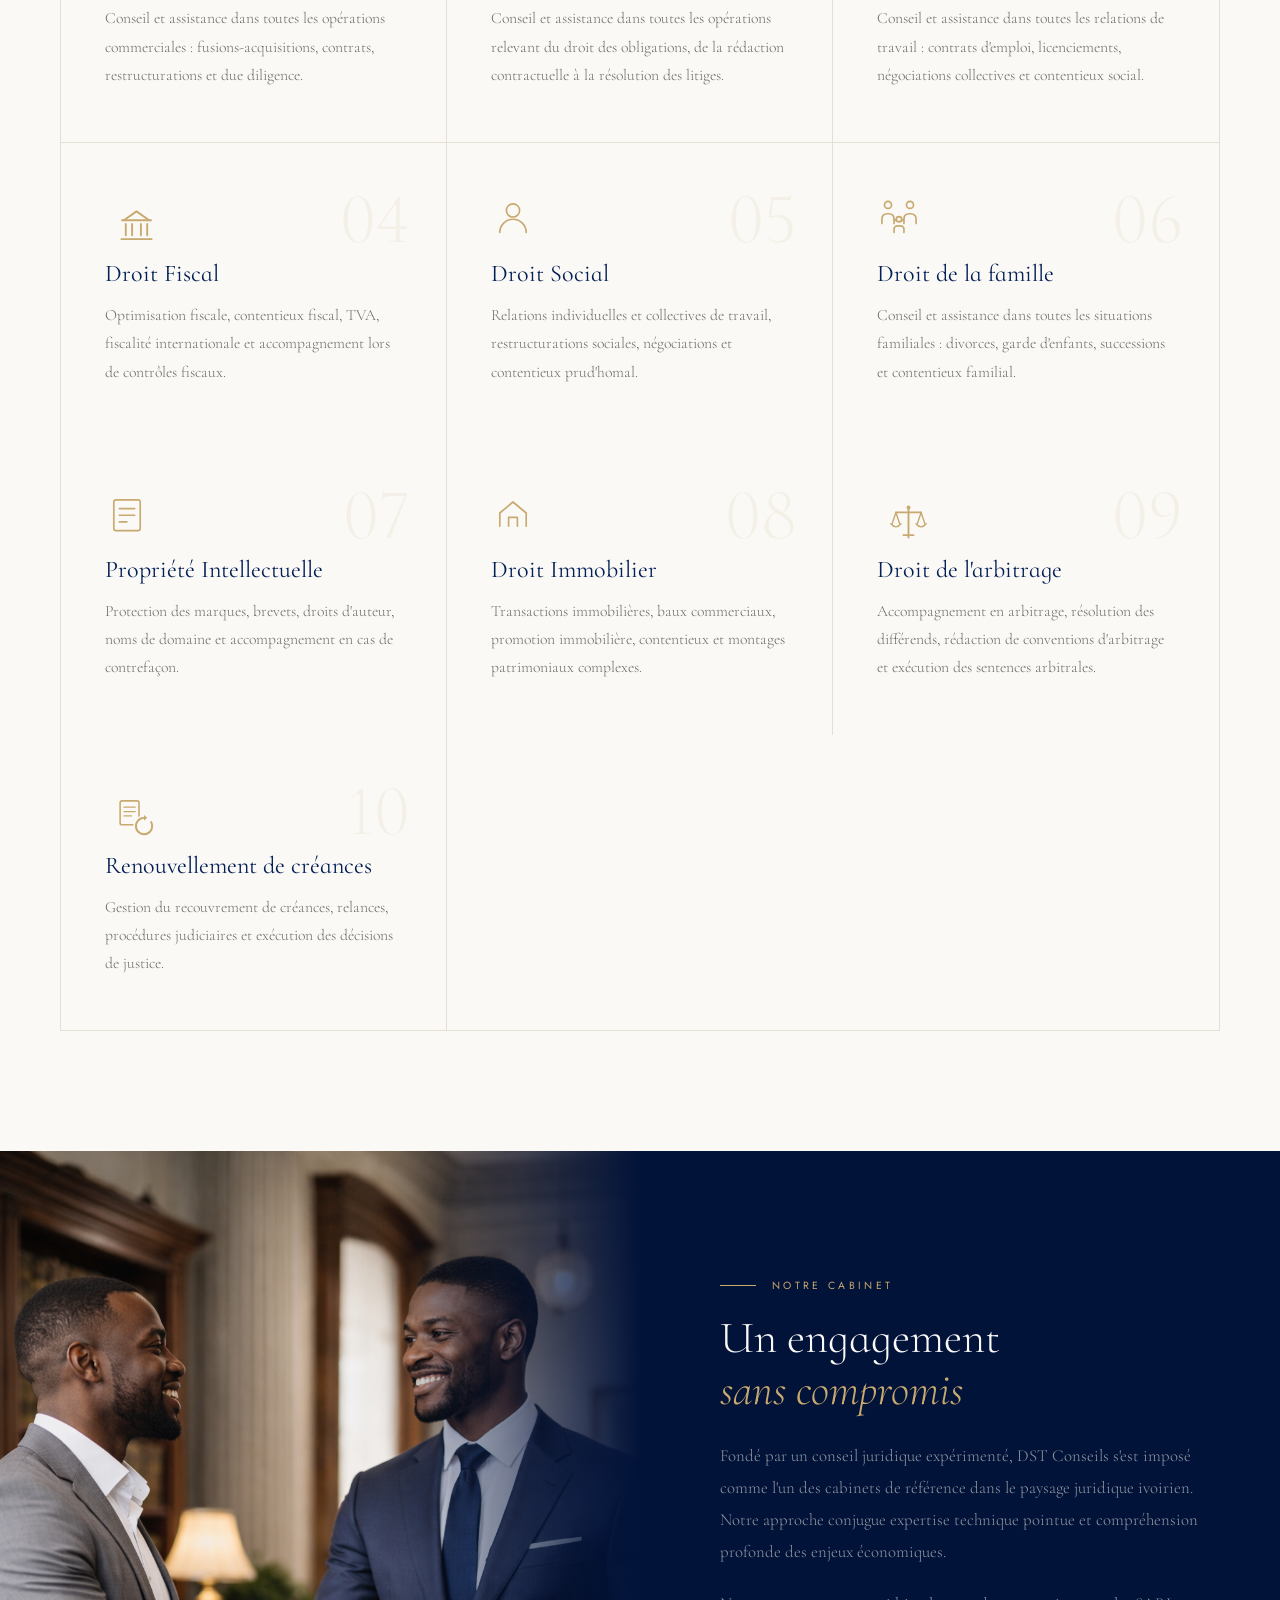
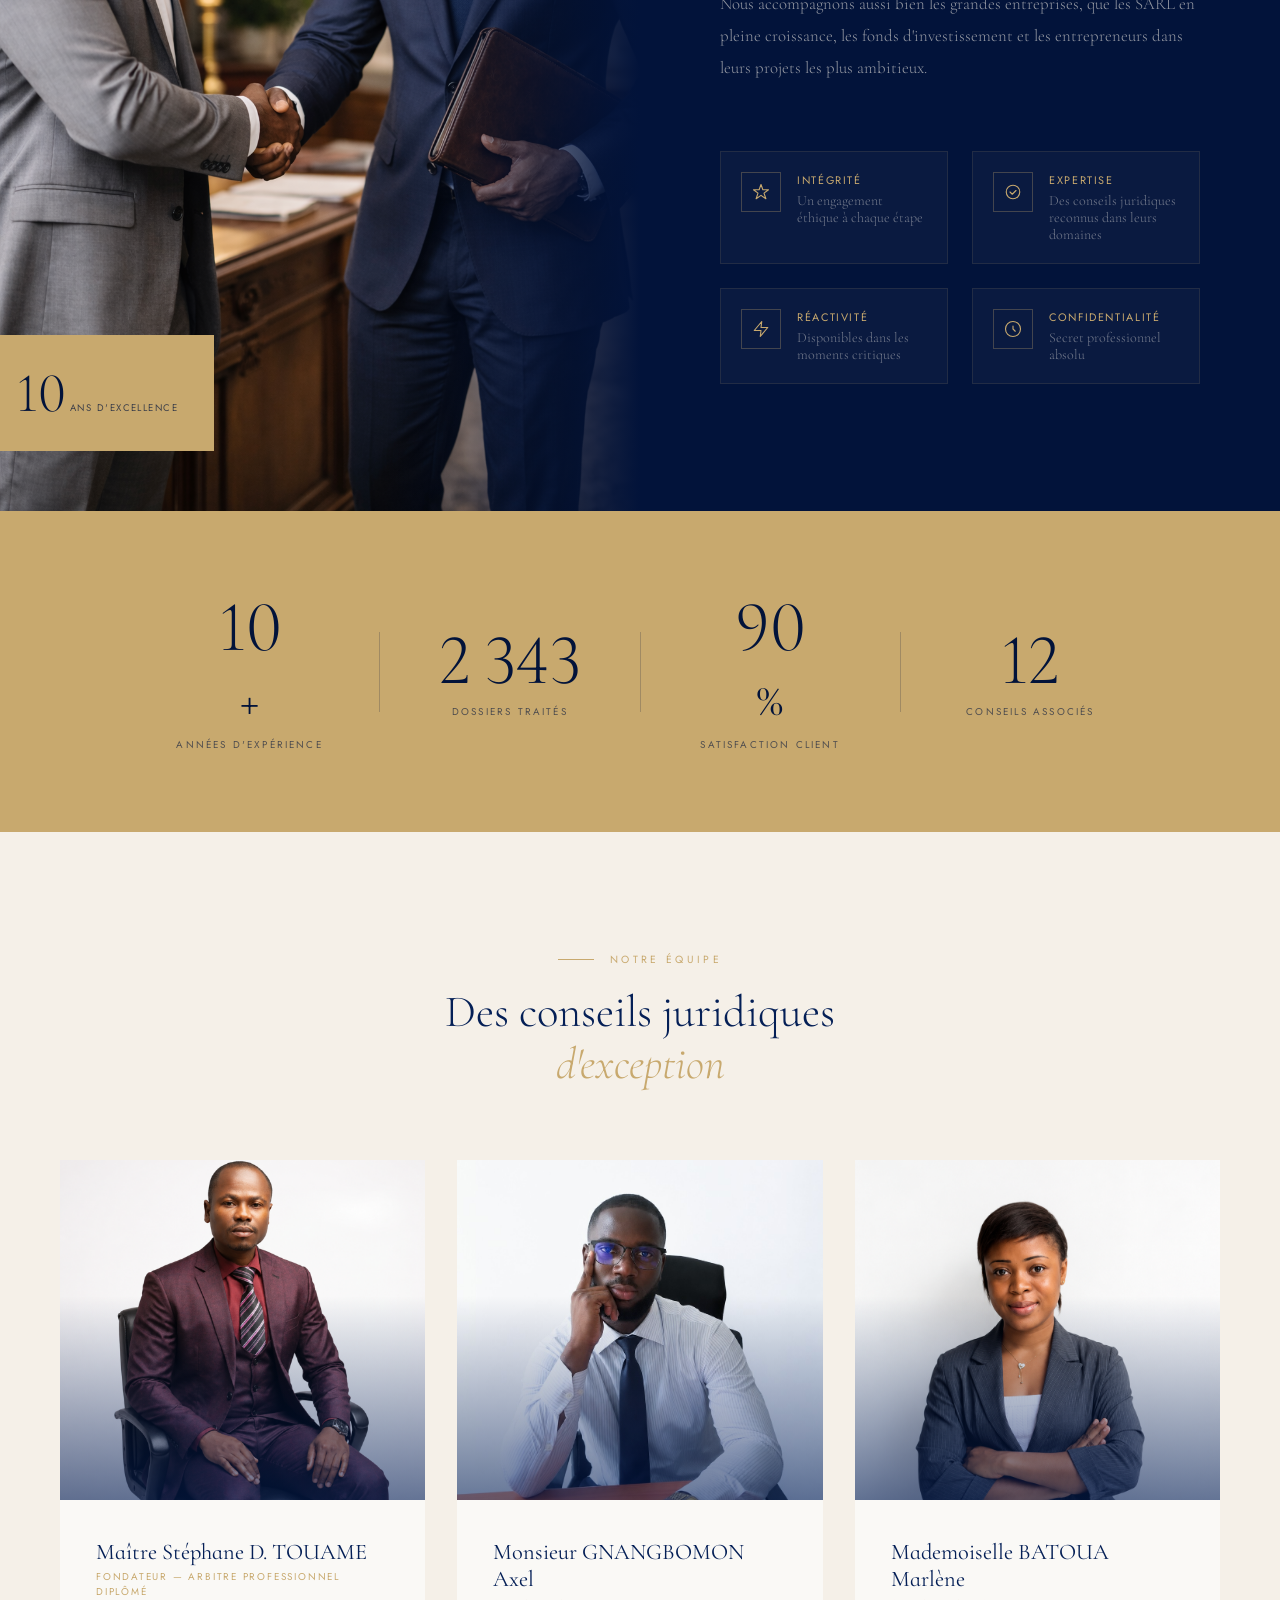
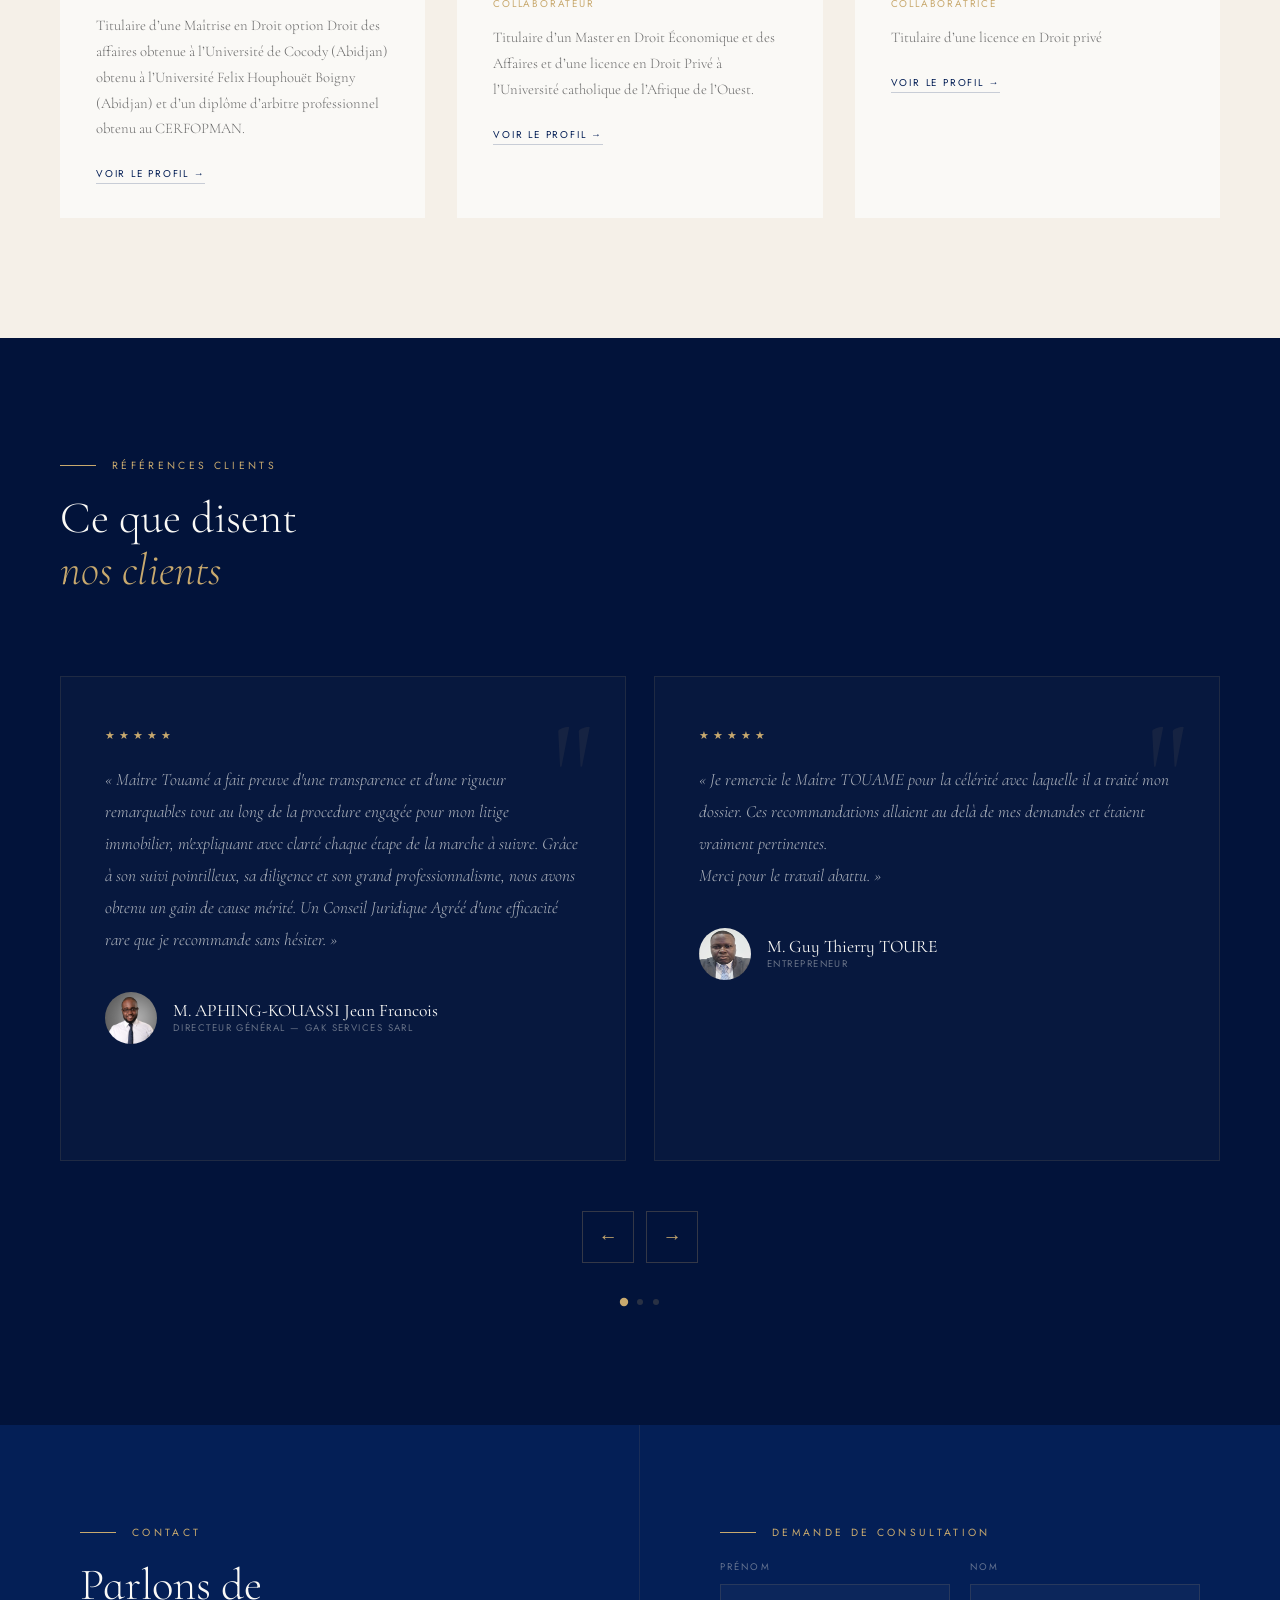
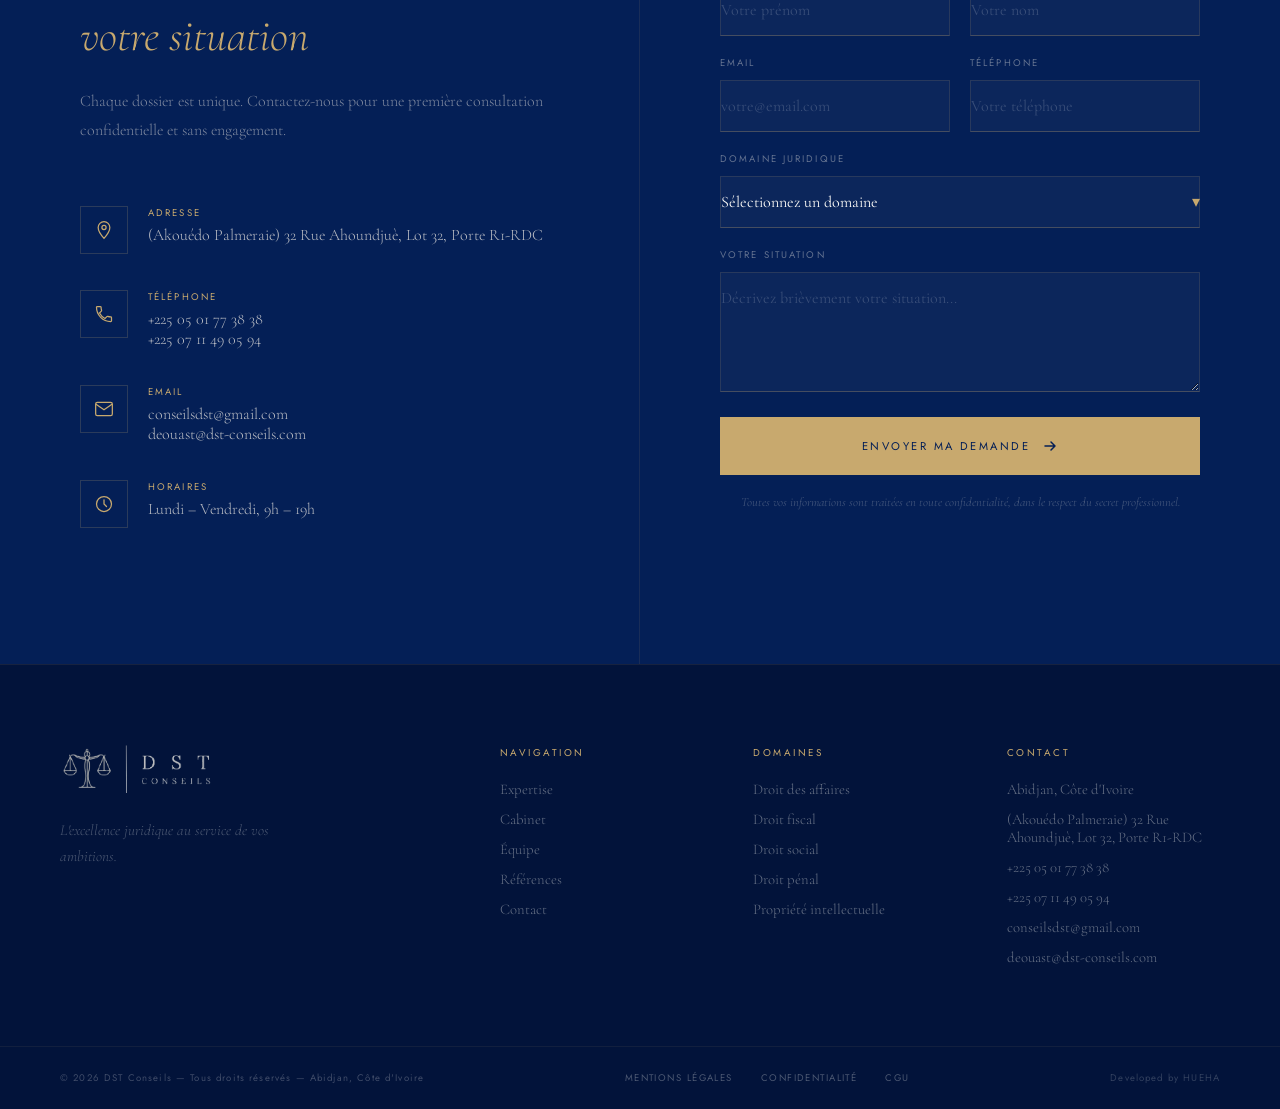
==== commit d7c82320: "Mardi 29 septembre 2026" ====
--- a/index.html
+++ b/index.html
@@ -5,7 +5,7 @@
 <meta name="viewport" content="width=device-width, initial-scale=1.0">
 <title>DST Conseils — Cabinet de conseils juridiques</title>
 <link rel="stylesheet" href="mod.css">
-<link rel="shortcut icon" href="logobleu.png" type="image/x-icon">
+<link rel="shortcut icon" href="img/logobleu.png" type="image/x-icon">
 <link href="https://fonts.googleapis.com/css2?family=Cormorant+Infant:ital,wght@0,300;0,400;0,600;1,300;1,400;1,600&family=Cormorant+Garamond:ital,wght@0,300;0,400;0,500;1,300;1,400&family=Jost:wght@200;300;400&display=swap" rel="stylesheet">
 
 <meta name="description" content="DST Conseils, cabinet de conseils juridiques à Abidjan. 10 ans d'expérience en droit des affaires, droit du travail et droit fiscal. Prenez rendez-vous.">
